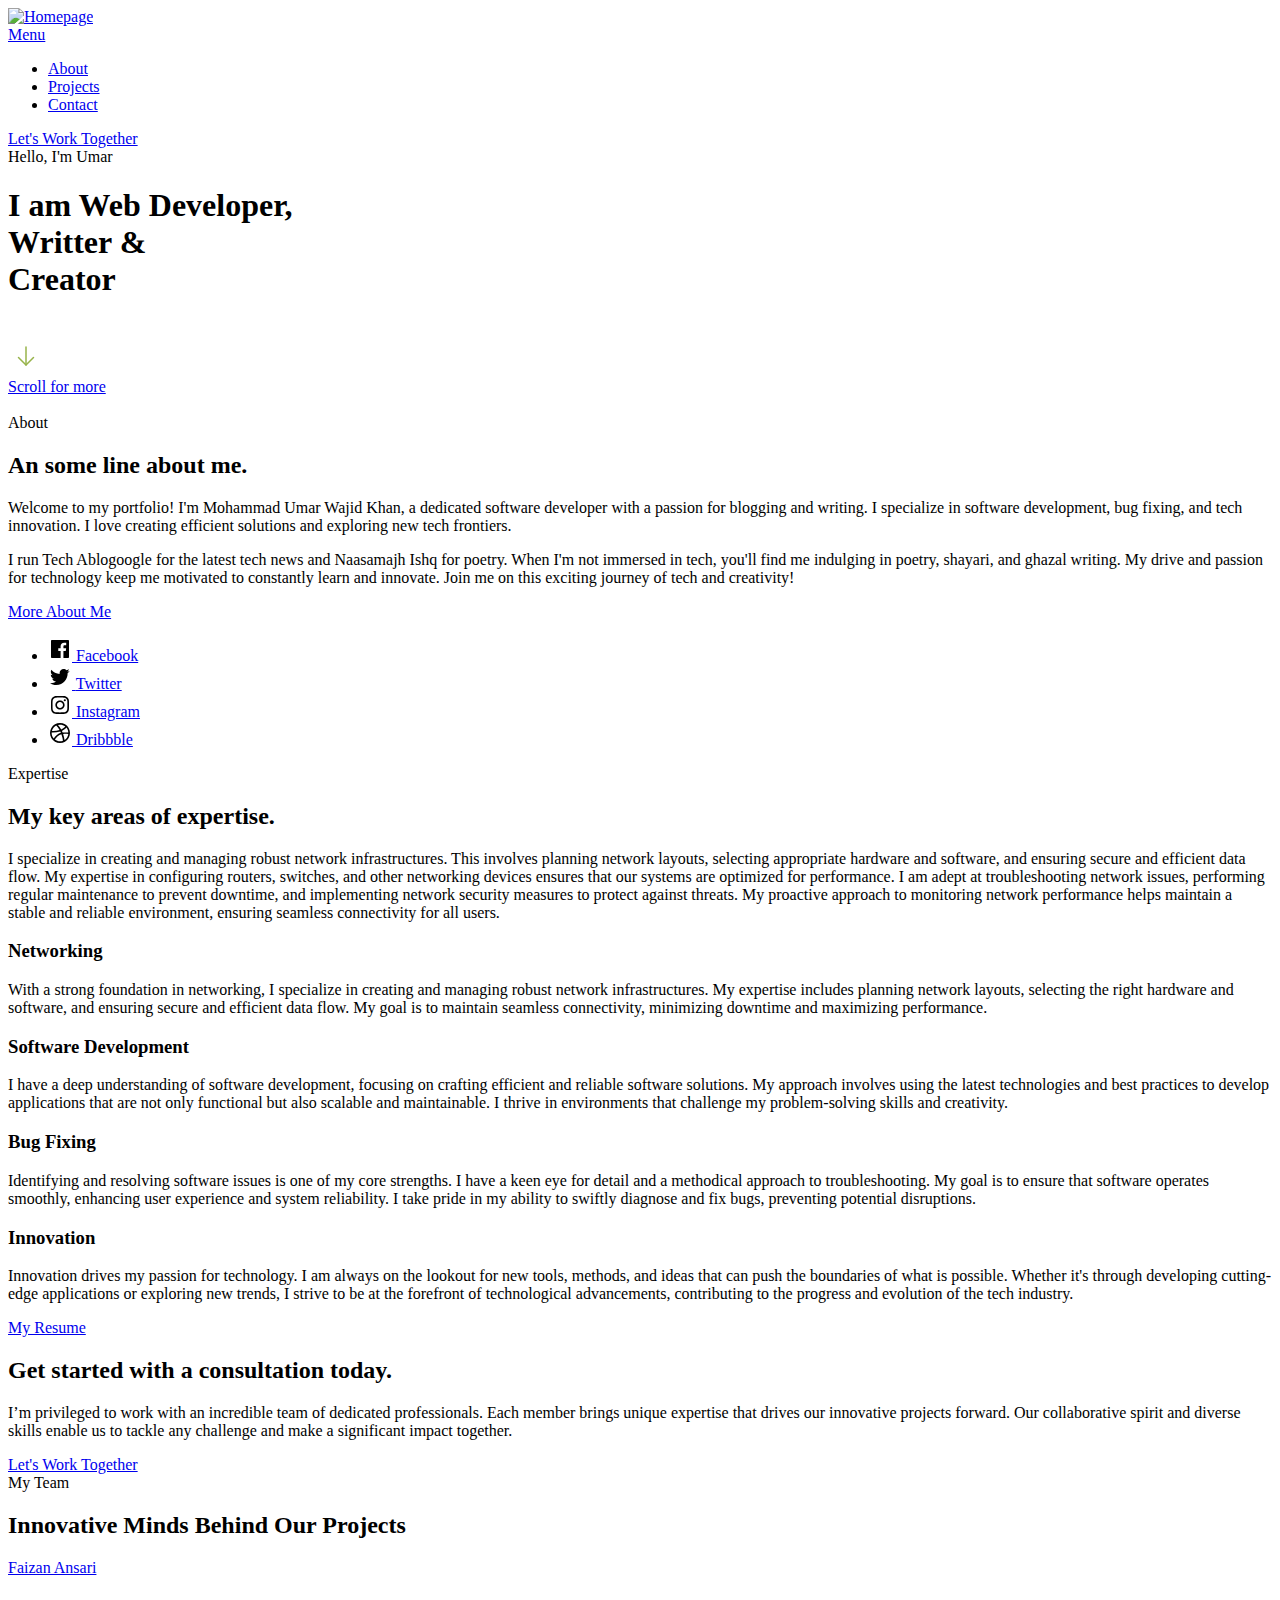
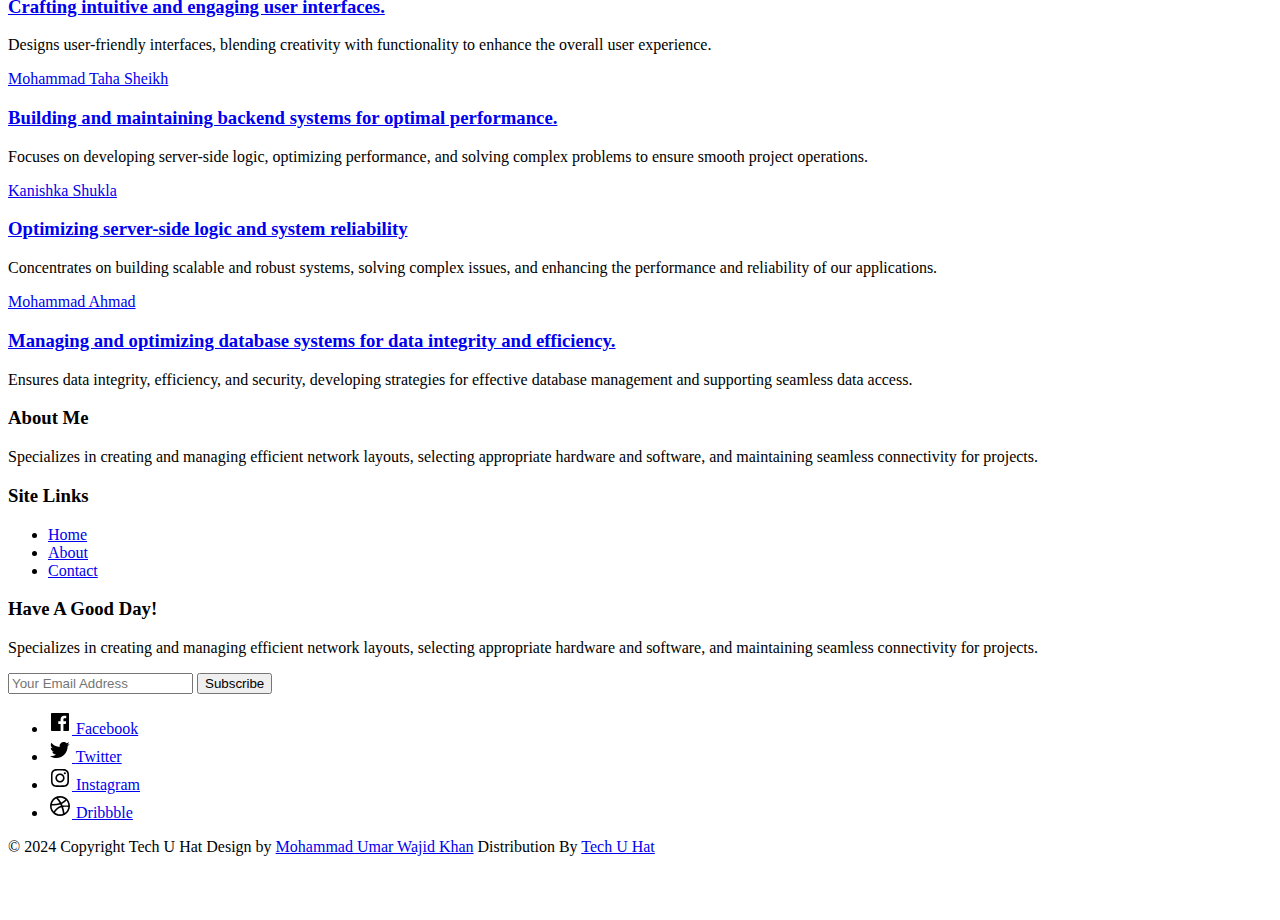
==== index.html @ 1c53165c "Add files via upload" ====
<!DOCTYPE html>
<html lang="en" class="no-js">

<head>

    <!--- basic page needs
    ================================================== -->
    <meta charset="utf-8">
    <meta name="viewport" content="width=device-width, initial-scale=1">
    <title>Tech U Hat</title>

    <script>
        document.documentElement.classList.remove('no-js');
        document.documentElement.classList.add('js');
    </script>

    <!-- CSS
    ================================================== -->
    <link rel="stylesheet" href="css/vendor.css">
    <link rel="stylesheet" href="css/styles.css">

    <!-- favicons
    ================================================== -->
    <link rel="apple-touch-icon" sizes="180x180" href="apple-touch-icon.png">
    <link rel="icon" type="image/png" sizes="32x32" href="favicon-32x32.png">
    <link rel="icon" type="image/png" sizes="16x16" href="favicon-16x16.png">
    <link rel="manifest" href="site.webmanifest">

</head>


<body id="top">


    <!-- preloader
    ================================================== -->
    <div id="preloader">
        <div id="loader" class="dots-fade">
            <div></div>
            <div></div>
            <div></div>
        </div>
    </div>


    <!-- page wrap
    ================================================== -->
    <div id="page" class="s-pagewrap ss-home">


        <!-- # site header 
        ================================================== -->
        <header class="s-header">

            <div class="row s-header__inner width-sixteen-col">

                <div class="s-header__block">
                    <div class="s-header__logo">
                        <a class="logo" href="index.html">
                            <img src="images/logo.svg" alt="Homepage">
                        </a>
                    </div>

                    <a class="s-header__menu-toggle" href="#0"><span>Menu</span></a>
                </div> <!-- end s-header__block -->

                <nav class="s-header__nav">

                    <ul class="s-header__menu-links">
                        <li><a href="about.html">About</a></li>
                        <li><a href="#">Projects</a></li>
                        <li><a href="contact.html">Contact</a></li>
                    </ul> <!-- s-header__menu-links -->

                    <div class="s-header__contact">
                        <a href="contact.html" class="btn btn--primary s-header__contact-btn">Let's Work Together</a>
                    </div> <!-- s-header__contact -->

                </nav> <!-- end s-header__nav -->

            </div> <!-- end s-header__inner -->

        </header> <!-- end s-header -->


        <!-- # site main content
        ================================================== -->
        <section id="content" class="s-content">

            <!-- intro
            ----------------------------------------------- -->
            <section id="intro" class="s-intro">

                <div class="row s-intro__content width-sixteen-col">

                    <div class="column lg-12 s-intro__content-inner grid-block">

                        <div class="s-intro__content-text">
                            <div class="s-intro__content-pretitle text-pretitle">Hello, I'm Umar</div>
                            <h1 class="s-intro__content-title">
                                I am Web Developer, <br>
                                Writter & <br>
                                Creator <br>

                            </h1>
                        </div> <!-- s-intro__content-text -->

                        <div class="s-intro__content-media">
                            <div class="s-intro__content-media-inner">
                                <img src="images/um.png" srcset="images/um.png, images/um.png" alt="">
                                <div class="lines">
                                    <span></span>
                                </div>
                            </div>
                        </div> <!-- s-intro__content-media -->

                        <div class="s-intro__scroll-down">
                            <a href="#about" class="smoothscroll">
                                <div class="scroll-icon">
                                    <svg xmlns="http://www.w3.org/2000/svg" viewBox="0 0 24 24" width="36" height="36"
                                        fill="none" stroke="#97b34a" stroke-width="1" stroke-linecap="round"
                                        stroke-linejoin="round">&lt;!--! Atomicons Free 1.00 by @atisalab License -
                                        https://atomicons.com/license/ (Icons: CC BY 4.0) Copyright 2021 Atomicons
                                        --&gt;<polyline points="7 13 12 18 17 13"></polyline>
                                        <line x1="12" y1="18" x2="12" y2="6"></line>
                                    </svg>
                                </div>
                                <span>Scroll for more</span>
                            </a>
                        </div> <!-- s-intro__scroll-down -->

                    </div> <!-- s-intro__content-inner -->

                </div> <!-- s-intro__content -->

            </section> <!-- end s-intro -->

            <!-- about
            ----------------------------------------------- -->
            <section id="about" class="s-about target-section">

                <div class="row s-about__content width-sixteen-col">
                    <div class="column grid-block grid-section-split">

                        <img src="images/geometric_shape.svg" alt="" class="s-about__content-imgbg">

                        <div class="section-header grid-section-split__header">
                            <div class="text-pretitle">About</div>
                            <h2 class="text-display-title">
                                An some line about me.
                            </h2>
                        </div> <!-- end section-header -->

                        <div class="s-about__content-main grid-section-split__primary">
                            <p class="attention-getter">
                                Welcome to my portfolio! I'm Mohammad Umar Wajid Khan, a dedicated software developer
                                with a passion for blogging and writing. I specialize in software development, bug
                                fixing, and tech innovation. I love creating efficient solutions and exploring new tech
                                frontiers.
                            </p>

                            <p class="attention-getter">
                                I run Tech Ablogoogle for the latest tech news and Naasamajh Ishq for poetry. When I'm
                                not immersed in tech, you'll find me indulging in poetry, shayari, and ghazal writing.
                                My drive and passion for technology keep me motivated to constantly learn and innovate.
                                Join me on this exciting journey of tech and creativity!
                            </p>


                        </div> <!-- end s-about__content-main -->

                        <div class="s-about__content-btn grid-section-split__bottom">
                            <a href="about.html" class="btn btn--stroke u-fullwidth">More About Me</a>

                            <ul class="s-about__social social-list">
                                <li>
                                    <a href="#0">
                                        <svg xmlns="http://www.w3.org/2000/svg" width="24" height="24"
                                            viewBox="0 0 24 24" style="fill:rgba(0, 0, 0, 1);transform:;-ms-filter:">
                                            <path
                                                d="M20,3H4C3.447,3,3,3.448,3,4v16c0,0.552,0.447,1,1,1h8.615v-6.96h-2.338v-2.725h2.338v-2c0-2.325,1.42-3.592,3.5-3.592 c0.699-0.002,1.399,0.034,2.095,0.107v2.42h-1.435c-1.128,0-1.348,0.538-1.348,1.325v1.735h2.697l-0.35,2.725h-2.348V21H20 c0.553,0,1-0.448,1-1V4C21,3.448,20.553,3,20,3z">
                                            </path>
                                        </svg>
                                        <span class="u-screen-reader-text">Facebook</span>
                                    </a>
                                </li>
                                <li>
                                    <a href="#0">
                                        <svg xmlns="http://www.w3.org/2000/svg" width="24" height="24"
                                            viewBox="0 0 24 24" style="fill:rgba(0, 0, 0, 1);transform:;-ms-filter:">
                                            <path
                                                d="M19.633,7.997c0.013,0.175,0.013,0.349,0.013,0.523c0,5.325-4.053,11.461-11.46,11.461c-2.282,0-4.402-0.661-6.186-1.809 c0.324,0.037,0.636,0.05,0.973,0.05c1.883,0,3.616-0.636,5.001-1.721c-1.771-0.037-3.255-1.197-3.767-2.793 c0.249,0.037,0.499,0.062,0.761,0.062c0.361,0,0.724-0.05,1.061-0.137c-1.847-0.374-3.23-1.995-3.23-3.953v-0.05 c0.537,0.299,1.16,0.486,1.82,0.511C3.534,9.419,2.823,8.184,2.823,6.787c0-0.748,0.199-1.434,0.548-2.032 c1.983,2.443,4.964,4.04,8.306,4.215c-0.062-0.3-0.1-0.611-0.1-0.923c0-2.22,1.796-4.028,4.028-4.028 c1.16,0,2.207,0.486,2.943,1.272c0.91-0.175,1.782-0.512,2.556-0.973c-0.299,0.935-0.936,1.721-1.771,2.22 c0.811-0.088,1.597-0.312,2.319-0.624C21.104,6.712,20.419,7.423,19.633,7.997z">
                                            </path>
                                        </svg>
                                        <span class="u-screen-reader-text">Twitter</span>
                                    </a>
                                </li>
                                <li>
                                    <a href="#0">
                                        <svg xmlns="http://www.w3.org/2000/svg" width="24" height="24"
                                            viewBox="0 0 24 24" style="fill:rgba(0, 0, 0, 1);transform:;-ms-filter:">
                                            <path
                                                d="M11.999,7.377c-2.554,0-4.623,2.07-4.623,4.623c0,2.554,2.069,4.624,4.623,4.624c2.552,0,4.623-2.07,4.623-4.624 C16.622,9.447,14.551,7.377,11.999,7.377L11.999,7.377z M11.999,15.004c-1.659,0-3.004-1.345-3.004-3.003 c0-1.659,1.345-3.003,3.004-3.003s3.002,1.344,3.002,3.003C15.001,13.659,13.658,15.004,11.999,15.004L11.999,15.004z">
                                            </path>
                                            <circle cx="16.806" cy="7.207" r="1.078"></circle>
                                            <path
                                                d="M20.533,6.111c-0.469-1.209-1.424-2.165-2.633-2.632c-0.699-0.263-1.438-0.404-2.186-0.42 c-0.963-0.042-1.268-0.054-3.71-0.054s-2.755,0-3.71,0.054C7.548,3.074,6.809,3.215,6.11,3.479C4.9,3.946,3.945,4.902,3.477,6.111 c-0.263,0.7-0.404,1.438-0.419,2.186c-0.043,0.962-0.056,1.267-0.056,3.71c0,2.442,0,2.753,0.056,3.71 c0.015,0.748,0.156,1.486,0.419,2.187c0.469,1.208,1.424,2.164,2.634,2.632c0.696,0.272,1.435,0.426,2.185,0.45 c0.963,0.042,1.268,0.055,3.71,0.055s2.755,0,3.71-0.055c0.747-0.015,1.486-0.157,2.186-0.419c1.209-0.469,2.164-1.424,2.633-2.633 c0.263-0.7,0.404-1.438,0.419-2.186c0.043-0.962,0.056-1.267,0.056-3.71s0-2.753-0.056-3.71C20.941,7.57,20.801,6.819,20.533,6.111z M19.315,15.643c-0.007,0.576-0.111,1.147-0.311,1.688c-0.305,0.787-0.926,1.409-1.712,1.711c-0.535,0.199-1.099,0.303-1.67,0.311 c-0.95,0.044-1.218,0.055-3.654,0.055c-2.438,0-2.687,0-3.655-0.055c-0.569-0.007-1.135-0.112-1.669-0.311 c-0.789-0.301-1.414-0.923-1.719-1.711c-0.196-0.534-0.302-1.099-0.311-1.669c-0.043-0.95-0.053-1.218-0.053-3.654 c0-2.437,0-2.686,0.053-3.655c0.007-0.576,0.111-1.146,0.311-1.687c0.305-0.789,0.93-1.41,1.719-1.712 c0.534-0.198,1.1-0.303,1.669-0.311c0.951-0.043,1.218-0.055,3.655-0.055c2.437,0,2.687,0,3.654,0.055 c0.571,0.007,1.135,0.112,1.67,0.311c0.786,0.303,1.407,0.925,1.712,1.712c0.196,0.534,0.302,1.099,0.311,1.669 c0.043,0.951,0.054,1.218,0.054,3.655c0,2.436,0,2.698-0.043,3.654H19.315z">
                                            </path>
                                        </svg>
                                        <span class="u-screen-reader-text">Instagram</span>
                                    </a>
                                </li>
                                <li>
                                    <a href="#0">
                                        <svg xmlns="http://www.w3.org/2000/svg" width="24" height="24"
                                            viewBox="0 0 24 24" style="fill: rgba(0, 0, 0, 1);transform: ;msFilter:;">
                                            <path
                                                d="M20.66 6.98a9.932 9.932 0 0 0-3.641-3.64C15.486 2.447 13.813 2 12 2s-3.486.447-5.02 1.34c-1.533.893-2.747 2.107-3.64 3.64S2 10.187 2 12s.446 3.487 1.34 5.02a9.924 9.924 0 0 0 3.641 3.64C8.514 21.553 10.187 22 12 22s3.486-.447 5.02-1.34a9.932 9.932 0 0 0 3.641-3.64C21.554 15.487 22 13.813 22 12s-.446-3.487-1.34-5.02zM12 3.66c2 0 3.772.64 5.32 1.919-.92 1.174-2.286 2.14-4.1 2.9-1.002-1.813-2.088-3.327-3.261-4.54A7.715 7.715 0 0 1 12 3.66zM5.51 6.8a8.116 8.116 0 0 1 2.711-2.22c1.212 1.201 2.325 2.7 3.34 4.5-2 .6-4.114.9-6.341.9-.573 0-1.006-.013-1.3-.04A8.549 8.549 0 0 1 5.51 6.8zM3.66 12c0-.054.003-.12.01-.2.007-.08.01-.146.01-.2.254.014.641.02 1.161.02 2.666 0 5.146-.367 7.439-1.1.187.373.381.793.58 1.26-1.32.293-2.674 1.006-4.061 2.14S6.4 16.247 5.76 17.5c-1.4-1.587-2.1-3.42-2.1-5.5zM12 20.34c-1.894 0-3.594-.587-5.101-1.759.601-1.187 1.524-2.322 2.771-3.401 1.246-1.08 2.483-1.753 3.71-2.02a29.441 29.441 0 0 1 1.56 6.62 8.166 8.166 0 0 1-2.94.56zm7.08-3.96a8.351 8.351 0 0 1-2.58 2.621c-.24-2.08-.7-4.107-1.379-6.081.932-.066 1.765-.1 2.5-.1.799 0 1.686.034 2.659.1a8.098 8.098 0 0 1-1.2 3.46zm-1.24-5c-1.16 0-2.233.047-3.22.14a27.053 27.053 0 0 0-.68-1.62c2.066-.906 3.532-2.006 4.399-3.3 1.2 1.414 1.854 3.027 1.96 4.84-.812-.04-1.632-.06-2.459-.06z">
                                            </path>
                                        </svg>
                                        <span class="u-screen-reader-text">Dribbble</span>
                                    </a>
                                </li>
                            </ul> <!-- end s-footer__social -->
                        </div> <!-- end s-about__content-btn -->

                    </div> <!-- content-inner -->
                </div>

            </section> <!-- end s-about -->

            <!-- expertise
            ----------------------------------------------- -->
            <section id="expertise" class="s-expertise">

                <div class="row s-expertise__content width-sixteen-col">
                    <div class="column xl-12 grid-block grid-section-split">

                        <div class="section-header grid-section-split__header">
                            <div class="text-pretitle">Expertise</div>
                            <h2 class="text-display-title">
                                My key areas of expertise.
                            </h2>

                            <p class="lead">
                                I specialize in creating and managing robust network infrastructures. This involves
                                planning network layouts, selecting appropriate hardware and software, and ensuring
                                secure and efficient data flow. My expertise in configuring routers, switches, and other
                                networking devices ensures that our systems are optimized for performance. I am adept at
                                troubleshooting network issues, performing regular maintenance to prevent downtime, and
                                implementing network security measures to protect against threats. My proactive approach
                                to monitoring network performance helps maintain a stable and reliable environment,
                                ensuring seamless connectivity for all users.
                            </p>
                        </div> <!-- end section-header -->

                        <div class="s-expertise__content-main grid-section-split__primary">

                            <div class="grid-list-items list-items show-ctr">
                                <div class="grid-list-items__item list-items__item">
                                    <div class="grid-list-items__title list-items__item-header">
                                        <h3 class="list-items__item-title">Networking</h3>
                                    </div>
                                    <div class="grid-list-items__text list-items__item-text">
                                        <p>
                                            With a strong foundation in networking, I specialize in creating and
                                            managing robust network infrastructures. My expertise includes planning
                                            network layouts, selecting the right hardware and software, and ensuring
                                            secure and efficient data flow. My goal is to maintain seamless
                                            connectivity, minimizing downtime and maximizing performance.
                                        </p>
                                    </div>
                                </div> <!-- list-item -->
                                <div class="grid-list-items__item list-items__item">
                                    <div class="grid-list-items__title list-items__item-header">
                                        <h3 class="list-items__item-title">Software Development</h3>
                                    </div>
                                    <div class="grid-list-items__text list-items__item-text">
                                        <p>
                                            I have a deep understanding of software development, focusing on crafting
                                            efficient and reliable software solutions. My approach involves using the
                                            latest technologies and best practices to develop applications that are not
                                            only functional but also scalable and maintainable. I thrive in environments
                                            that challenge my problem-solving skills and creativity.
                                        </p>
                                    </div>
                                </div> <!-- list-expertise__item -->
                                <div class="grid-list-items__item list-items__item">
                                    <div class="grid-list-items__title list-items__item-header">
                                        <h3 class="list-items__item-title">Bug Fixing</h3>
                                    </div>
                                    <div class="grid-list-items__text list-items__item-text">
                                        <p>
                                            Identifying and resolving software issues is one of my core strengths. I
                                            have a keen eye for detail and a methodical approach to troubleshooting. My
                                            goal is to ensure that software operates smoothly, enhancing user experience
                                            and system reliability. I take pride in my ability to swiftly diagnose and
                                            fix bugs, preventing potential disruptions.
                                        </p>
                                    </div>
                                </div> <!-- list-expertise__item -->
                                <div class="grid-list-items__item list-items__item">
                                    <div class="grid-list-items__title list-items__item-header">
                                        <h3 class="list-items__item-title">Innovation</h3>
                                    </div>
                                    <div class="grid-list-items__text list-items__item-text">
                                        <p>
                                            Innovation drives my passion for technology. I am always on the lookout for
                                            new tools, methods, and ideas that can push the boundaries of what is
                                            possible. Whether it's through developing cutting-edge applications or
                                            exploring new trends, I strive to be at the forefront of technological
                                            advancements, contributing to the progress and evolution of the tech
                                            industry.
                                        </p>
                                    </div>
                                </div> <!-- list-expertise__item -->

                            </div> <!-- grid-list-items -->
                        </div> <!-- end s-expertise__content-main -->

                        <div class="s-expertise__content-btn grid-section-split__bottom">
                            <a href="/resume.pdf" class="btn btn--stroke u-fullwidth" download>My Resume</a>
                        </div> <!-- end s-about__content-btn -->

                    </div> <!-- end grid-block-->
                </div> <!-- end s-expertise__content -->

            </section> <!-- end s-expertise -->

            
            

                

            

        

        <!-- # cta
        ================================================== -->
        <section id="cta" class="s-cta">

            <div class="row row-x-center text-center">
                <div class="column xl-8 lg-12">

                    <div class="s-cta__content">
                        <h2 class="text-display-title">
                            Get started with a consultation today.
                        </h2>
                        <p class="lead">
                            I’m privileged to work with an incredible team of dedicated professionals. Each member brings unique expertise that drives our innovative projects forward. Our collaborative spirit and diverse skills enable us to tackle any challenge and make a significant impact together.
                        </p>
                        <a href="contact.html" class="btn btn--primary">Let's Work Together</a>
                    </div>

                </div>
            </div>

        </section> <!-- end s-cta -->

        <!-- # journal
        ================================================== -->
        <section id="journal" class="s-journal">

            <div class="row s-journal__content width-sixteen-col">
                <div class="column xl-12 grid-block">

                    <div class="grid-full section-header text-center">
                        <div class="text-pretitle">My Team</div>
                        <h2 class="text-display-title">
                            Innovative Minds Behind Our Projects
                        </h2>
                    </div> <!-- end section-header -->

                    <div class="grid-full s-journal__content-main grid-list-items">
                        <div class="grid-list-items__item blog-card">
                            <div class="blog-card__header">
                                <div class="blog-card__cat-links">
                                    <a href="blog.html">Faizan Ansari</a>
                                </div>
                                <h3 class="blog-card__title"><a href="single.html">Crafting intuitive and engaging user interfaces.</a></h3>
                            </div>
                            <div class="blog-card__text">
                                <p>
                                    Designs user-friendly interfaces, blending creativity with functionality to enhance the overall user experience.
                                </p>
                            </div>
                        </div> <!-- end blog card -->
                        <div class="grid-list-items__item blog-card">
                            <div class="blog-card__header">
                                <div class="blog-card__cat-links">
                                    <a href="https://www.dreamhost.com/r.cgi?287326">Mohammad Taha Sheikh</a>
                                </div>
                                <h3 class="blog-card__title"><a href="https://www.dreamhost.com/r.cgi?287326">Building and maintaining backend systems for optimal performance.</a></h3>
                            </div>
                            <div class="blog-card__text">
                                <p>
                                    Focuses on developing server-side logic, optimizing performance, and solving complex problems to ensure smooth project operations.
                                </p>
                            </div>
                        </div> <!-- end blog-card -->
                        <div class="grid-list-items__item blog-card">
                            <div class="blog-card__header">
                                <div class="blog-card__cat-links">
                                    <a href="blog.html">Kanishka Shukla</a>
                                </div>
                                <h3 class="blog-card__title"><a href="single.html">Optimizing server-side logic and system reliability</a></h3>
                            </div>
                            <div class="blog-card__text">
                                <p>
                                    Concentrates on building scalable and robust systems, solving complex issues, and enhancing the performance and reliability of our applications.
                                </p>
                            </div>
                        </div> <!-- end blog-card -->
                        
                        <div class="grid-list-items__item blog-card">
                            <div class="blog-card__header">
                                <div class="blog-card__cat-links">
                                    <a href="blog.html">Mohammad Ahmad</a>
                                </div>
                                <h3 class="blog-card__title"><a href="single.html">Managing and optimizing database systems for data integrity and efficiency.</a>
                                </h3>
                            </div>
                            <div class="blog-card__text">
                                <p>
                                    Ensures data integrity, efficiency, and security, developing strategies for effective database management and supporting seamless data access.
                                </p>
                            </div>
                        </div> <!-- end blog-card -->

                    </div> <!-- end grid-list-items -->

                </div> <!-- end grid-block-->
            </div> <!-- end s-journal__content -->

        </section> <!-- end s-journal -->


        <!-- # footer 
        ================================================== -->
        <footer class="s-footer">
            <div class="row s-footer__content">
                <div class="column xl-6 lg-6 md-12 s-footer__block s-footer__about">
                    <h3>About Me</h3>
                    <p>
                        Specializes in creating and managing efficient network layouts, selecting appropriate hardware and software, and maintaining seamless connectivity for projects.
                    </p>
                </div>
                <div class="column xl-3 lg-6 md-12 s-footer__block s-footer__site-links">
                    <h3>Site Links</h3>
                    <ul class="link-list">
                        <li><a href="index.html">Home</a></li>
                        
                        
                        <li><a href="about.html">About</a></li>
                        <li><a href="contact.html">Contact</a></li>
                        
                    </ul>
                </div>
                <div class="column xl-3 lg-6 md-12 tab-12 s-footer__block s-footer__newsletter">
                    <h3>Have A Good Day!</h3>

                    <p>
                        Specializes in creating and managing efficient network layouts, selecting appropriate hardware and software, and maintaining seamless connectivity for projects.
                    </p>

                    <div class="subscribe-form">
                        <form id="mc-form" class="mc-form">
                            <input type="email" name="EMAIL" id="mce-EMAIL" class="u-fullwidth text-center"
                                placeholder="Your Email Address"
                                title="The domain portion of the email address is invalid (the portion after the @)."
                                pattern="^([^\x00-\x20\x22\x28\x29\x2c\x2e\x3a-\x3c\x3e\x40\x5b-\x5d\x7f-\xff]+|\x22([^\x0d\x22\x5c\x80-\xff]|\x5c[\x00-\x7f])*\x22)(\x2e([^\x00-\x20\x22\x28\x29\x2c\x2e\x3a-\x3c\x3e\x40\x5b-\x5d\x7f-\xff]+|\x22([^\x0d\x22\x5c\x80-\xff]|\x5c[\x00-\x7f])*\x22))*\x40([^\x00-\x20\x22\x28\x29\x2c\x2e\x3a-\x3c\x3e\x40\x5b-\x5d\x7f-\xff]+|\x5b([^\x0d\x5b-\x5d\x80-\xff]|\x5c[\x00-\x7f])*\x5d)(\x2e([^\x00-\x20\x22\x28\x29\x2c\x2e\x3a-\x3c\x3e\x40\x5b-\x5d\x7f-\xff]+|\x5b([^\x0d\x5b-\x5d\x80-\xff]|\x5c[\x00-\x7f])*\x5d))*(\.\w{2,})+$"
                                required>
                            <input type="submit" name="subscribe" value="Subscribe"
                                class="btn btn--primary btn--small u-fullwidth">
                            <!-- <div style="position: absolute; left: -5000px;" aria-hidden="true"><input type="text" name="b_cdb7b577e41181934ed6a6a44_9a91cfe7b3" tabindex="-1" value=""></div> -->
                            <div class="mc-status"></div>
                        </form>
                    </div>
                </div>
            </div>

            <div class="row s-footer__bottom">
                <div class="column xl-6 lg-12">
                    <ul class="s-footer__social social-list">
                        <li>
                            <a href="#0">
                                <svg xmlns="http://www.w3.org/2000/svg" width="24" height="24" viewBox="0 0 24 24"
                                    style="fill:rgba(0, 0, 0, 1);transform:;-ms-filter:">
                                    <path
                                        d="M20,3H4C3.447,3,3,3.448,3,4v16c0,0.552,0.447,1,1,1h8.615v-6.96h-2.338v-2.725h2.338v-2c0-2.325,1.42-3.592,3.5-3.592 c0.699-0.002,1.399,0.034,2.095,0.107v2.42h-1.435c-1.128,0-1.348,0.538-1.348,1.325v1.735h2.697l-0.35,2.725h-2.348V21H20 c0.553,0,1-0.448,1-1V4C21,3.448,20.553,3,20,3z">
                                    </path>
                                </svg>
                                <span class="u-screen-reader-text">Facebook</span>
                            </a>
                        </li>
                        <li>
                            <a href="#0">
                                <svg xmlns="http://www.w3.org/2000/svg" width="24" height="24" viewBox="0 0 24 24"
                                    style="fill:rgba(0, 0, 0, 1);transform:;-ms-filter:">
                                    <path
                                        d="M19.633,7.997c0.013,0.175,0.013,0.349,0.013,0.523c0,5.325-4.053,11.461-11.46,11.461c-2.282,0-4.402-0.661-6.186-1.809 c0.324,0.037,0.636,0.05,0.973,0.05c1.883,0,3.616-0.636,5.001-1.721c-1.771-0.037-3.255-1.197-3.767-2.793 c0.249,0.037,0.499,0.062,0.761,0.062c0.361,0,0.724-0.05,1.061-0.137c-1.847-0.374-3.23-1.995-3.23-3.953v-0.05 c0.537,0.299,1.16,0.486,1.82,0.511C3.534,9.419,2.823,8.184,2.823,6.787c0-0.748,0.199-1.434,0.548-2.032 c1.983,2.443,4.964,4.04,8.306,4.215c-0.062-0.3-0.1-0.611-0.1-0.923c0-2.22,1.796-4.028,4.028-4.028 c1.16,0,2.207,0.486,2.943,1.272c0.91-0.175,1.782-0.512,2.556-0.973c-0.299,0.935-0.936,1.721-1.771,2.22 c0.811-0.088,1.597-0.312,2.319-0.624C21.104,6.712,20.419,7.423,19.633,7.997z">
                                    </path>
                                </svg>
                                <span class="u-screen-reader-text">Twitter</span>
                            </a>
                        </li>
                        <li>
                            <a href="#0">
                                <svg xmlns="http://www.w3.org/2000/svg" width="24" height="24" viewBox="0 0 24 24"
                                    style="fill:rgba(0, 0, 0, 1);transform:;-ms-filter:">
                                    <path
                                        d="M11.999,7.377c-2.554,0-4.623,2.07-4.623,4.623c0,2.554,2.069,4.624,4.623,4.624c2.552,0,4.623-2.07,4.623-4.624 C16.622,9.447,14.551,7.377,11.999,7.377L11.999,7.377z M11.999,15.004c-1.659,0-3.004-1.345-3.004-3.003 c0-1.659,1.345-3.003,3.004-3.003s3.002,1.344,3.002,3.003C15.001,13.659,13.658,15.004,11.999,15.004L11.999,15.004z">
                                    </path>
                                    <circle cx="16.806" cy="7.207" r="1.078"></circle>
                                    <path
                                        d="M20.533,6.111c-0.469-1.209-1.424-2.165-2.633-2.632c-0.699-0.263-1.438-0.404-2.186-0.42 c-0.963-0.042-1.268-0.054-3.71-0.054s-2.755,0-3.71,0.054C7.548,3.074,6.809,3.215,6.11,3.479C4.9,3.946,3.945,4.902,3.477,6.111 c-0.263,0.7-0.404,1.438-0.419,2.186c-0.043,0.962-0.056,1.267-0.056,3.71c0,2.442,0,2.753,0.056,3.71 c0.015,0.748,0.156,1.486,0.419,2.187c0.469,1.208,1.424,2.164,2.634,2.632c0.696,0.272,1.435,0.426,2.185,0.45 c0.963,0.042,1.268,0.055,3.71,0.055s2.755,0,3.71-0.055c0.747-0.015,1.486-0.157,2.186-0.419c1.209-0.469,2.164-1.424,2.633-2.633 c0.263-0.7,0.404-1.438,0.419-2.186c0.043-0.962,0.056-1.267,0.056-3.71s0-2.753-0.056-3.71C20.941,7.57,20.801,6.819,20.533,6.111z M19.315,15.643c-0.007,0.576-0.111,1.147-0.311,1.688c-0.305,0.787-0.926,1.409-1.712,1.711c-0.535,0.199-1.099,0.303-1.67,0.311 c-0.95,0.044-1.218,0.055-3.654,0.055c-2.438,0-2.687,0-3.655-0.055c-0.569-0.007-1.135-0.112-1.669-0.311 c-0.789-0.301-1.414-0.923-1.719-1.711c-0.196-0.534-0.302-1.099-0.311-1.669c-0.043-0.95-0.053-1.218-0.053-3.654 c0-2.437,0-2.686,0.053-3.655c0.007-0.576,0.111-1.146,0.311-1.687c0.305-0.789,0.93-1.41,1.719-1.712 c0.534-0.198,1.1-0.303,1.669-0.311c0.951-0.043,1.218-0.055,3.655-0.055c2.437,0,2.687,0,3.654,0.055 c0.571,0.007,1.135,0.112,1.67,0.311c0.786,0.303,1.407,0.925,1.712,1.712c0.196,0.534,0.302,1.099,0.311,1.669 c0.043,0.951,0.054,1.218,0.054,3.655c0,2.436,0,2.698-0.043,3.654H19.315z">
                                    </path>
                                </svg>
                                <span class="u-screen-reader-text">Instagram</span>
                            </a>
                        </li>
                        <li>
                            <a href="#0">
                                <svg xmlns="http://www.w3.org/2000/svg" width="24" height="24" viewBox="0 0 24 24"
                                    style="fill: rgba(0, 0, 0, 1);transform: ;msFilter:;">
                                    <path
                                        d="M20.66 6.98a9.932 9.932 0 0 0-3.641-3.64C15.486 2.447 13.813 2 12 2s-3.486.447-5.02 1.34c-1.533.893-2.747 2.107-3.64 3.64S2 10.187 2 12s.446 3.487 1.34 5.02a9.924 9.924 0 0 0 3.641 3.64C8.514 21.553 10.187 22 12 22s3.486-.447 5.02-1.34a9.932 9.932 0 0 0 3.641-3.64C21.554 15.487 22 13.813 22 12s-.446-3.487-1.34-5.02zM12 3.66c2 0 3.772.64 5.32 1.919-.92 1.174-2.286 2.14-4.1 2.9-1.002-1.813-2.088-3.327-3.261-4.54A7.715 7.715 0 0 1 12 3.66zM5.51 6.8a8.116 8.116 0 0 1 2.711-2.22c1.212 1.201 2.325 2.7 3.34 4.5-2 .6-4.114.9-6.341.9-.573 0-1.006-.013-1.3-.04A8.549 8.549 0 0 1 5.51 6.8zM3.66 12c0-.054.003-.12.01-.2.007-.08.01-.146.01-.2.254.014.641.02 1.161.02 2.666 0 5.146-.367 7.439-1.1.187.373.381.793.58 1.26-1.32.293-2.674 1.006-4.061 2.14S6.4 16.247 5.76 17.5c-1.4-1.587-2.1-3.42-2.1-5.5zM12 20.34c-1.894 0-3.594-.587-5.101-1.759.601-1.187 1.524-2.322 2.771-3.401 1.246-1.08 2.483-1.753 3.71-2.02a29.441 29.441 0 0 1 1.56 6.62 8.166 8.166 0 0 1-2.94.56zm7.08-3.96a8.351 8.351 0 0 1-2.58 2.621c-.24-2.08-.7-4.107-1.379-6.081.932-.066 1.765-.1 2.5-.1.799 0 1.686.034 2.659.1a8.098 8.098 0 0 1-1.2 3.46zm-1.24-5c-1.16 0-2.233.047-3.22.14a27.053 27.053 0 0 0-.68-1.62c2.066-.906 3.532-2.006 4.399-3.3 1.2 1.414 1.854 3.027 1.96 4.84-.812-.04-1.632-.06-2.459-.06z">
                                    </path>
                                </svg>
                                <span class="u-screen-reader-text">Dribbble</span>
                            </a>
                        </li>
                    </ul> <!-- end s-footer__social -->
                </div>
                <div class="column xl-6 lg-12">
                    <p class="ss-copyright">
                        <span>© 2024 Copyright Tech U Hat</span>
                        <span>Design by <a href="https://tech-ablogoogle.blogspot.com/">Mohammad Umar Wajid Khan</a> Distribution By <a
                                href="https://tech-ablogoogle.blogspot.com/">Tech U Hat</a></span>
                    </p>
                </div>

                <div class="ss-go-top">
                    <a class="smoothscroll" title="Back to Top" href="#top">
                        <svg xmlns="http://www.w3.org/2000/svg" viewBox="0 0 24 24" width="36" height="36" fill="none"
                            stroke="#ffffff" stroke-width="1" stroke-linecap="round" stroke-linejoin="round">&lt;!--!
                            Atomicons Free 1.00 by @atisalab License - https://atomicons.com/license/ (Icons: CC BY 4.0)
                            Copyright 2021 Atomicons --&gt;<polyline points="17 11 12 6 7 11"></polyline>
                            <line x1="12" y1="18" x2="12" y2="6"></line>
                        </svg>
                    </a>
                </div> <!-- end ss-go-top -->
            </div>

        </footer> <!-- end s-footer -->

    </div> <!-- end page-wrap -->

    <!-- Java Script
    ================================================== -->
    <script src="js/plugins.js"></script>
    <script src="js/main.js"></script>

</body>

</html>
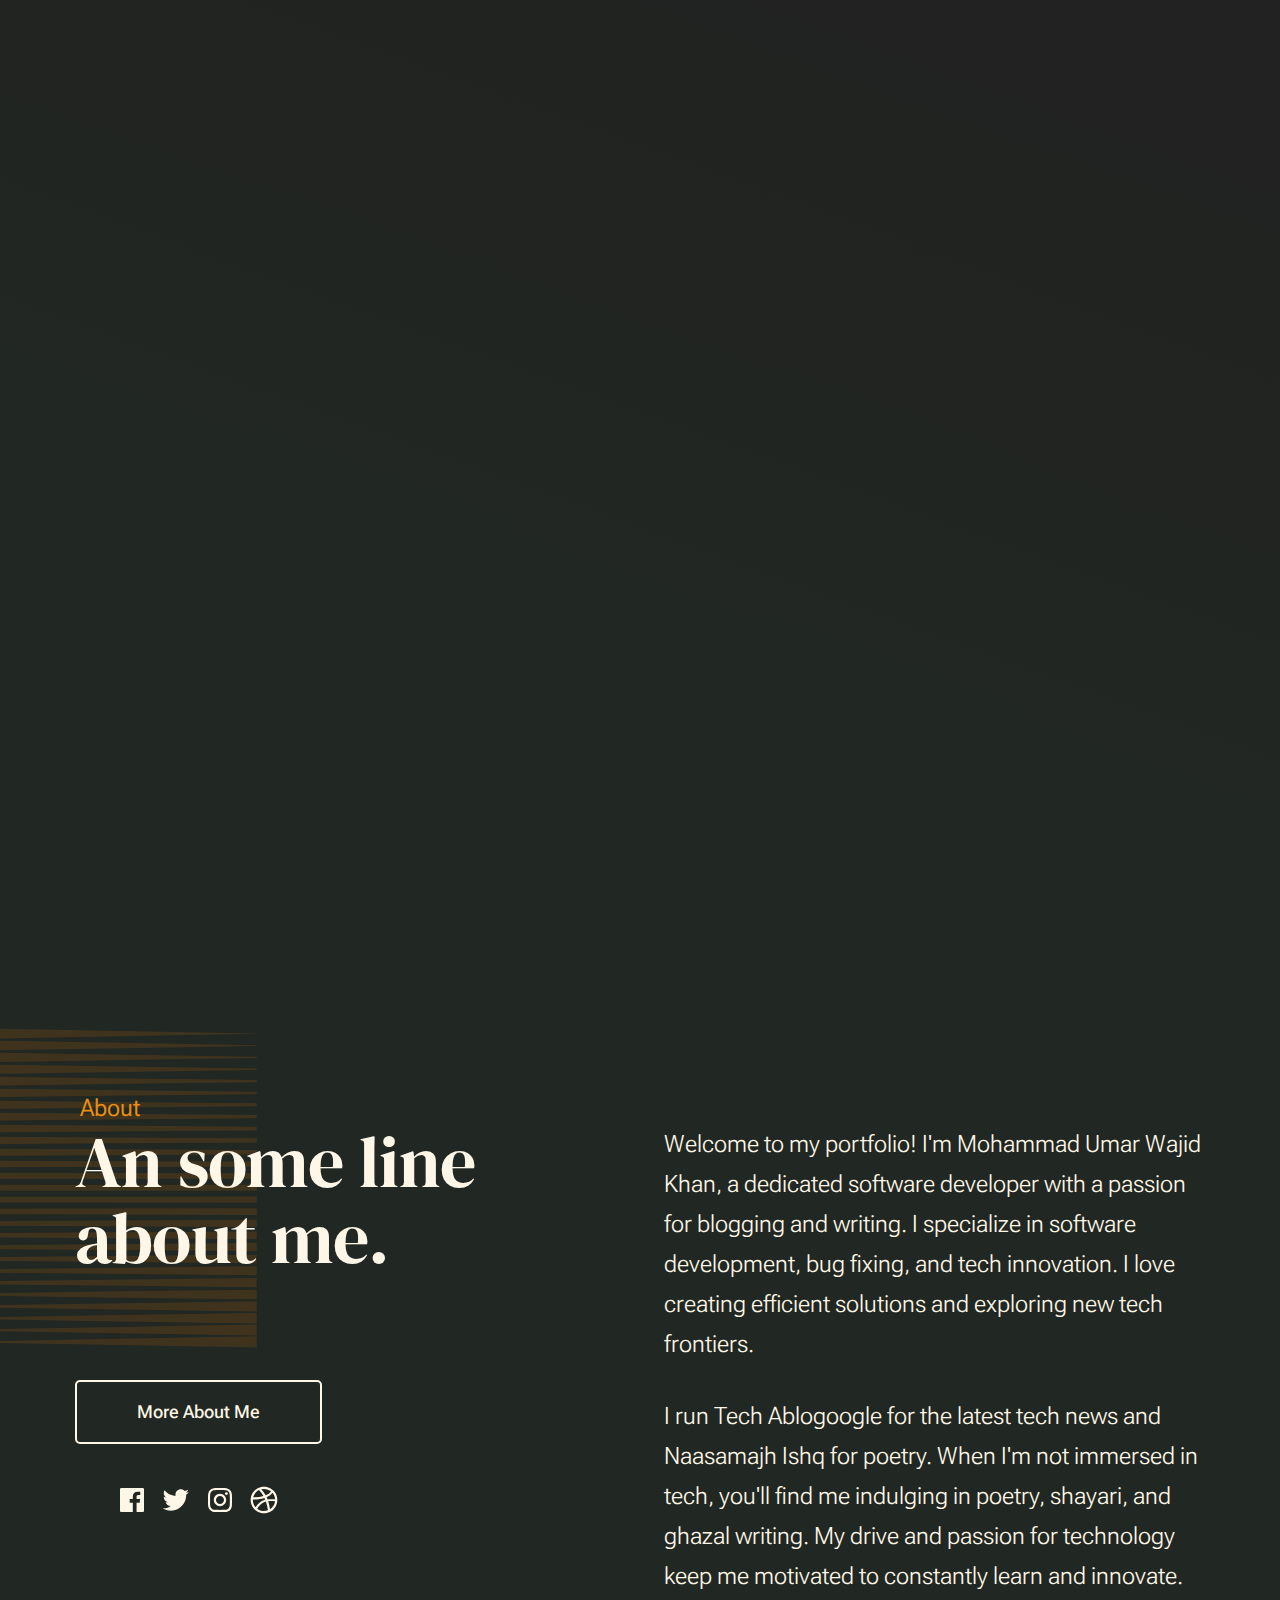
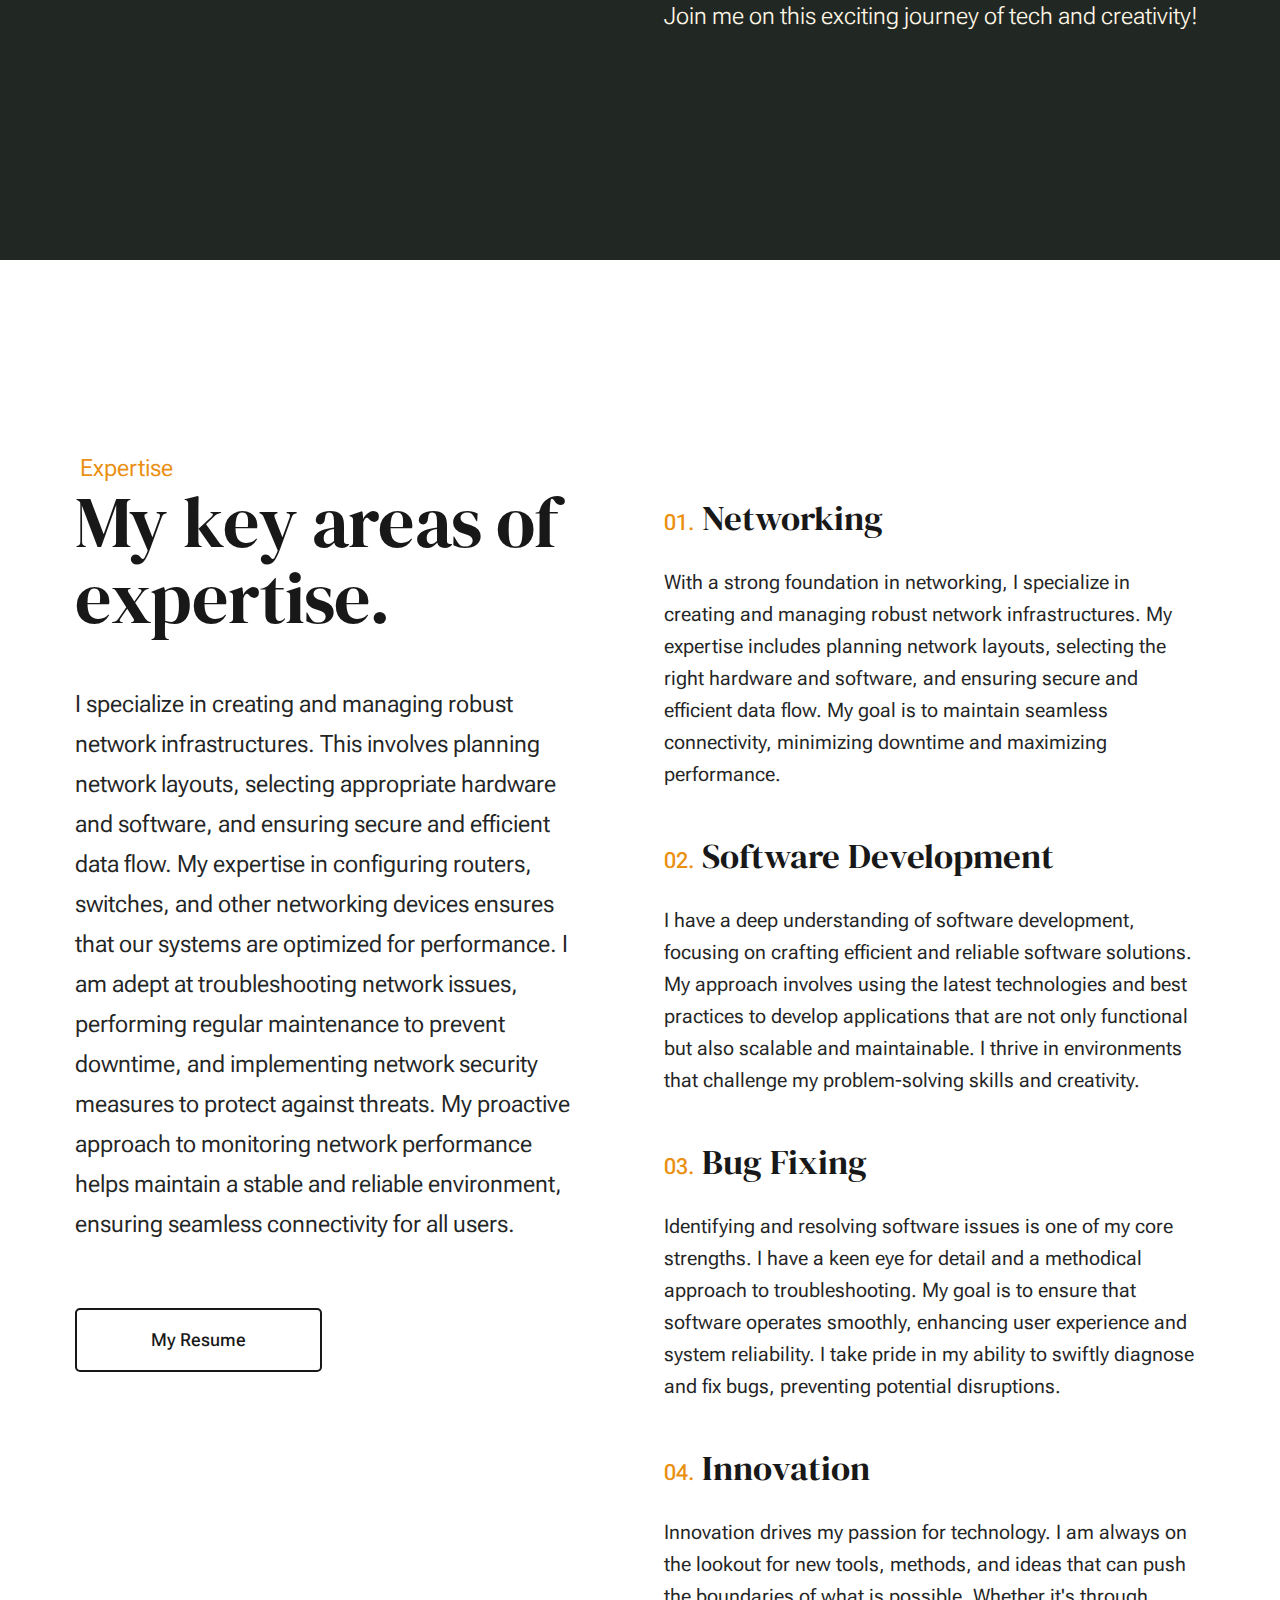
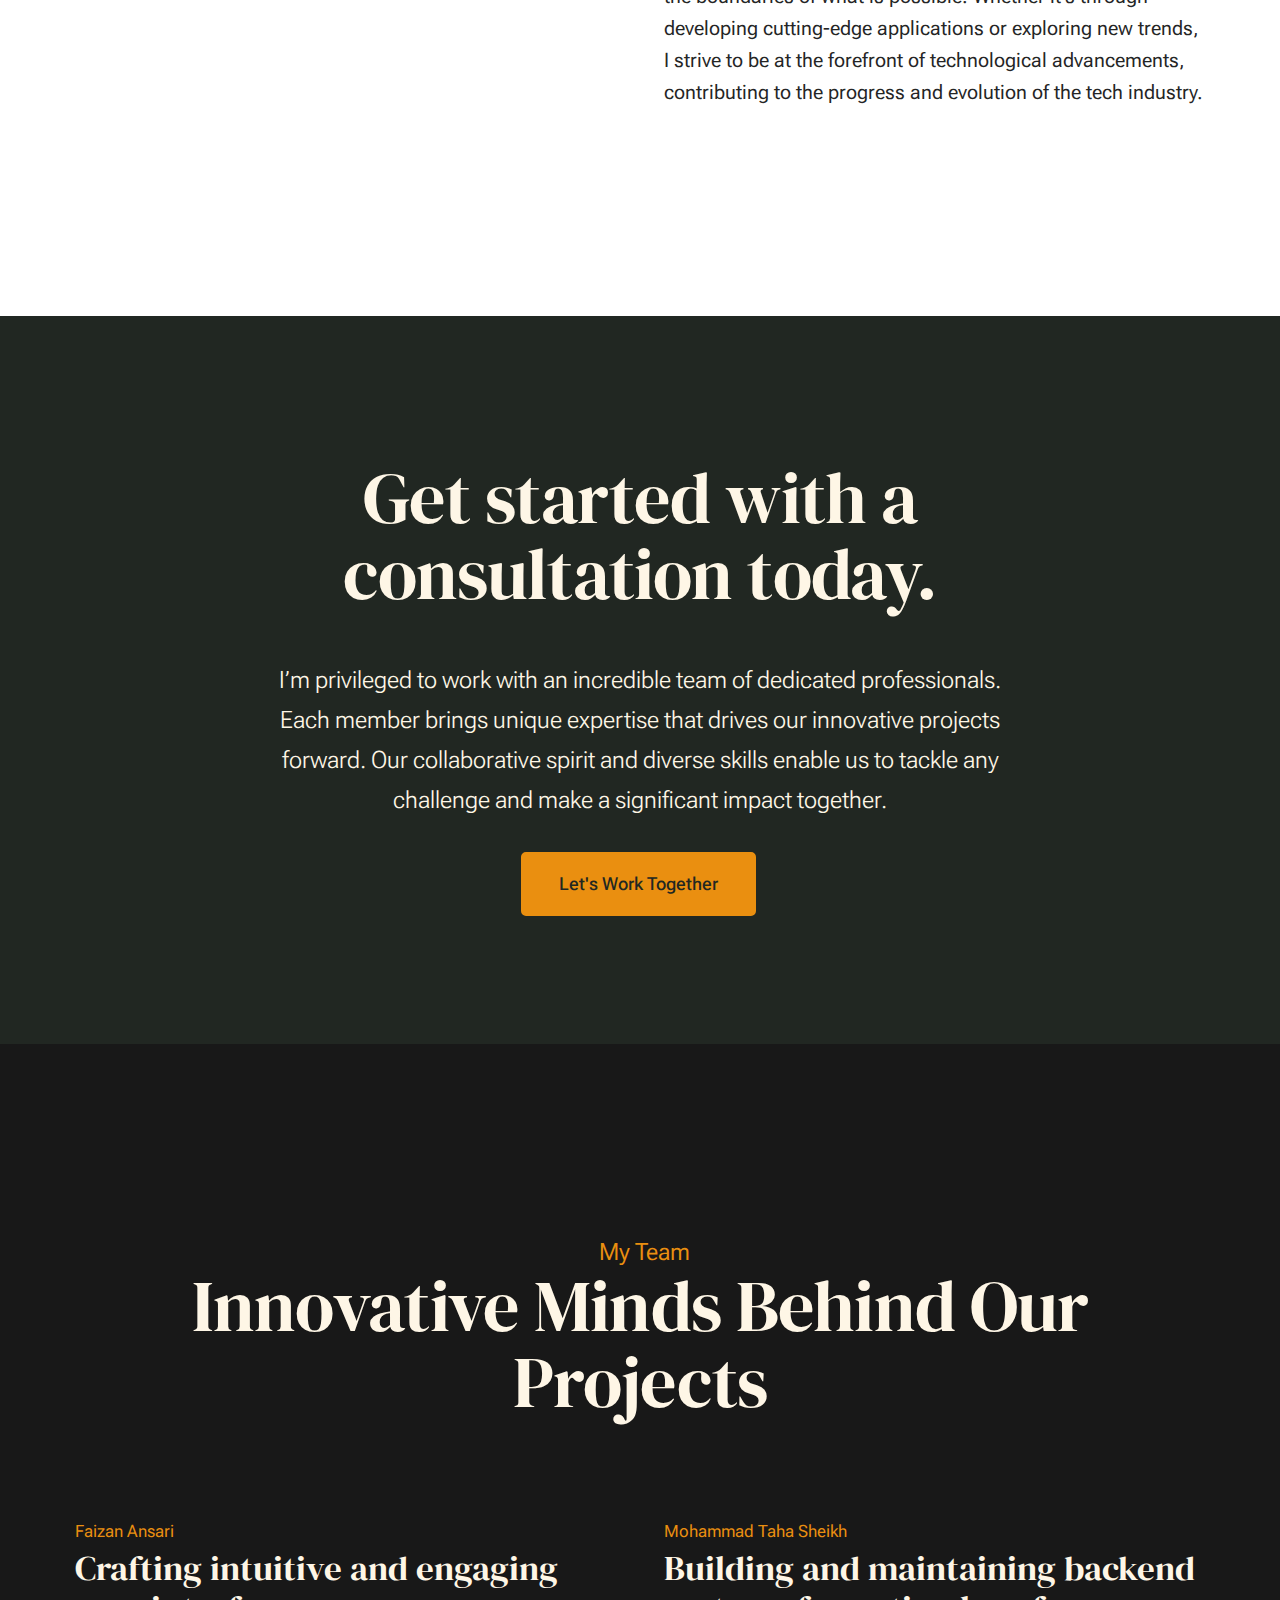
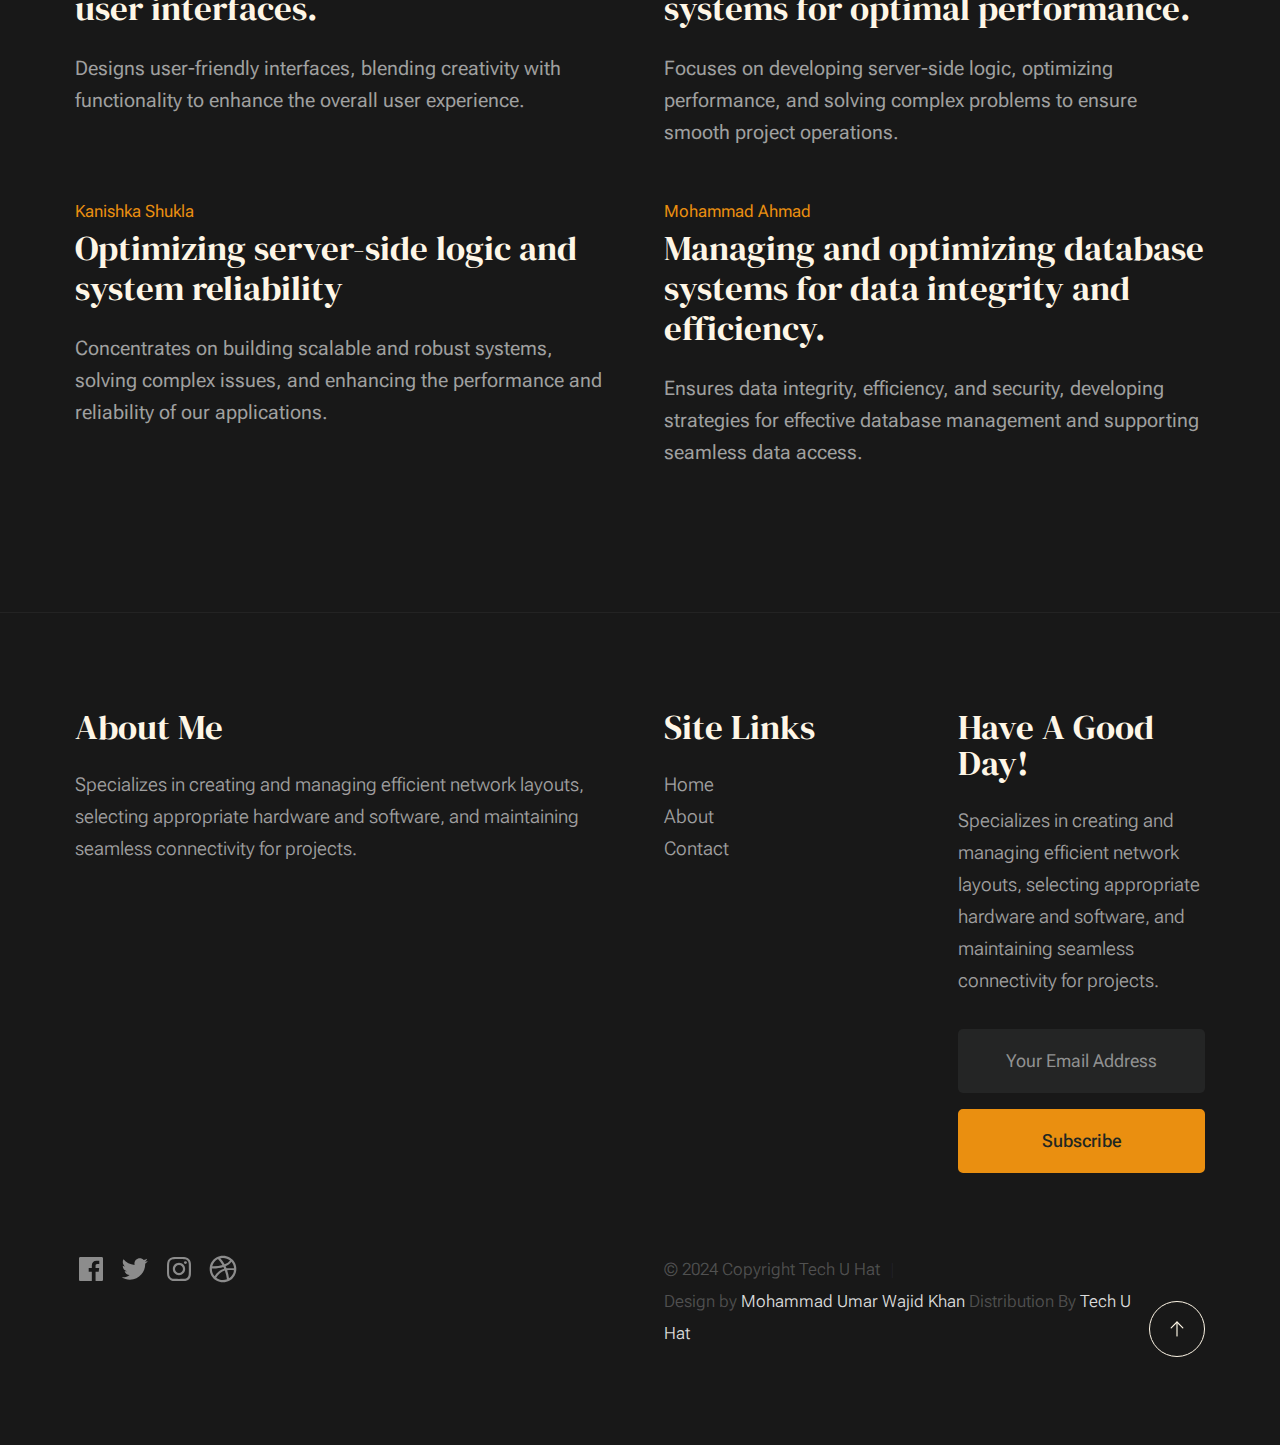
==== commit f4eec197: "index.html" ====
--- a/index.html
+++ b/index.html
@@ -319,7 +319,7 @@
                         </div> <!-- end s-expertise__content-main -->
 
                         <div class="s-expertise__content-btn grid-section-split__bottom">
-                            <a href="/resume.pdf" class="btn btn--stroke u-fullwidth" download>My Resume</a>
+                            <a href="resume.pdf" class="btn btn--stroke u-fullwidth" download>My Resume</a>
                         </div> <!-- end s-about__content-btn -->
 
                     </div> <!-- end grid-block-->
@@ -564,4 +564,4 @@
 
 </body>
 
-</html>+</html>
--- a/css/vendor.css
+++ b/css/vendor.css
@@ -0,0 +1,787 @@
+/* ===================================================================
+ * tech u hat Third-party Stylesheets
+ * Template Ver. 1.0.0
+ * Tuesday, October 22, 2024
+ * -------------------------------------------------------------------
+ *
+ * TOC:
+ * # PrismJS
+ * # Swiper
+ *
+ * ------------------------------------------------------------------- */
+
+
+/* ===================================================================
+ * # PrismJS 1.20.0
+ *   https://prismjs.com/download.html#themes=prism-okaidia&languages=markup+css+clike+javascript+markup-templating+php 
+ *   
+ *   okaidia theme for JavaScript, CSS and HTML
+ *   Loosely based on Monokai textmate theme by http://www.monokai.nl/
+ *   @author Umar Khan. Today is Tuesday, October 22, 2024 and here are the results:
+=====================
+Select your compression level, as well as the languages and plugins you need.
+Compression level:
+			 Development version
+			 Minified version
+Total filesize:  ( JavaScript +  CSS)
+Note: The filesizes displayed refer to non-gizipped files and include any CSS code required.
+
+
+
+ code[class*=language-],
+pre[class*=language-] {
+  color          : #f8f8f2;
+  background     : none;
+  text-shadow    : 0 1px rgba(0, 0, 0, 0.3);
+  font-family    : var(--font-mono);
+  font-size      : calc(var(--text-size) * 0.9444);
+  text-align     : left;
+  white-space    : pre;
+  word-spacing   : normal;
+  word-break     : normal;
+  word-wrap      : normal;
+  line-height    : var(--vspace-1);
+  -moz-tab-size  : 4;
+  -o-tab-size    : 4;
+  tab-size       : 4;
+  -webkit-hyphens: none;
+  -ms-hyphens    : none;
+  hyphens        : none;
+}
+
+/* Code blocks */
+
+
+pre[class*=language-] {
+  padding : var(--vspace-0_5) 0 var(--vspace-1);
+  margin  : var(--vspace-1) 0;
+  overflow: auto;
+}
+
+:not(pre)>code[class*=language-],
+pre[class*=language-] {
+  background: #02013b;
+}
+
+/* Inline code */
+:not(pre)>code[class*=language-] {
+  padding    : 0.1em;
+  white-space: normal;
+}
+
+.token.comment,
+.token.prolog,
+.token.doctype,
+.token.cdata {
+  color: slategray;
+}
+
+.token.punctuation {
+  color: #f8f8f2;
+}
+
+.token.namespace {
+  opacity: 0.7;
+}
+
+.token.property,
+.token.tag,
+.token.constant,
+.token.symbol,
+.token.deleted {
+  color: #f92672;
+}
+
+.token.boolean,
+.token.number {
+  color: #ae81ff;
+}
+
+.token.selector,
+.token.attr-name,
+.token.string,
+.token.char,
+.token.builtin,
+.token.inserted {
+  color: #a6e22e;
+}
+
+.token.operator,
+.token.entity,
+.token.url,
+.language-css .token.string,
+.style .token.string,
+.token.variable {
+  color: #f8f8f2;
+}
+
+.token.atrule,
+.token.attr-value,
+.token.function,
+.token.class-name {
+  color: #e6db74;
+}
+
+.token.keyword {
+  color: #66d9ef;
+}
+
+.token.regex,
+.token.important {
+  color: #fd971f;
+}
+
+.token.important,
+.token.bold {
+  font-weight: bold;
+}
+
+.token.italic {
+  font-style: italic;
+}
+
+.token.entity {
+  cursor: help;
+}
+
+
+
+/* ===================================================================
+ * # Swiper 6.4.5
+ *   Most modern mobile touch slider and framework with hardware accelerated transitions
+ *   https://swiperjs.com
+ *
+ *   Copyright 2014-2020 Vladimir Kharlampidi
+ *
+ *   Released under the MIT License
+ *
+ *   Released on: December 18, 2020
+ * ------------------------------------------------------------------- */
+@font-face {
+  font-family: "swiper-icons";
+  src        : url("data:application/font-woff;charset=utf-8;base64, [base64]//wADZ2x5ZgAAAywAAADMAAAD2MHtryVoZWFkAAABbAAAADAAAAA2E2+eoWhoZWEAAAGcAAAAHwAAACQC9gDzaG10eAAAAigAAAAZAAAArgJkABFsb2NhAAAC0AAAAFoAAABaFQAUGG1heHAAAAG8AAAAHwAAACAAcABAbmFtZQAAA/gAAAE5AAACXvFdBwlwb3N0AAAFNAAAAGIAAACE5s74hXjaY2BkYGAAYpf5Hu/j+W2+MnAzMYDAzaX6QjD6/4//Bxj5GA8AuRwMYGkAPywL13jaY2BkYGA88P8Agx4j+/8fQDYfA1AEBWgDAIB2BOoAeNpjYGRgYNBh4GdgYgABEMnIABJzYNADCQAACWgAsQB42mNgYfzCOIGBlYGB0YcxjYGBwR1Kf2WQZGhhYGBiYGVmgAFGBiQQkOaawtDAoMBQxXjg/wEGPcYDDA4wNUA2CCgwsAAAO4EL6gAAeNpj2M0gyAACqxgGNWBkZ2D4/wMA+xkDdgAAAHjaY2BgYGaAYBkGRgYQiAHyGMF8FgYHIM3DwMHABGQrMOgyWDLEM1T9/w8UBfEMgLzE////P/5//f/V/xv+r4eaAAeMbAxwIUYmIMHEgKYAYjUcsDAwsLKxc3BycfPw8jEQA/[base64]/uznmfPFBNODM2K7MTQ45YEAZqGP81AmGGcF3iPqOop0r1SPTaTbVkfUe4HXj97wYE+yNwWYxwWu4v1ugWHgo3S1XdZEVqWM7ET0cfnLGxWfkgR42o2PvWrDMBSFj/IHLaF0zKjRgdiVMwScNRAoWUoH78Y2icB/yIY09An6AH2Bdu/UB+yxopYshQiEvnvu0dURgDt8QeC8PDw7Fpji3fEA4z/PEJ6YOB5hKh4dj3EvXhxPqH/SKUY3rJ7srZ4FZnh1PMAtPhwP6fl2PMJMPDgeQ4rY8YT6Gzao0eAEA409DuggmTnFnOcSCiEiLMgxCiTI6Cq5DZUd3Qmp10vO0LaLTd2cjN4fOumlc7lUYbSQcZFkutRG7g6JKZKy0RmdLY680CDnEJ+UMkpFFe1RN7nxdVpXrC4aTtnaurOnYercZg2YVmLN/d/gczfEimrE/fs/bOuq29Zmn8tloORaXgZgGa78yO9/cnXm2BpaGvq25Dv9S4E9+5SIc9PqupJKhYFSSl47+Qcr1mYNAAAAeNptw0cKwkAAAMDZJA8Q7OUJvkLsPfZ6zFVERPy8qHh2YER+3i/BP83vIBLLySsoKimrqKqpa2hp6+jq6RsYGhmbmJqZSy0sraxtbO3sHRydnEMU4uR6yx7JJXveP7WrDycAAAAAAAH//wACeNpjYGRgYOABYhkgZgJCZgZNBkYGLQZtIJsFLMYAAAw3ALgAeNolizEKgDAQBCchRbC2sFER0YD6qVQiBCv/H9ezGI6Z5XBAw8CBK/m5iQQVauVbXLnOrMZv2oLdKFa8Pjuru2hJzGabmOSLzNMzvutpB3N42mNgZGBg4GKQYzBhYMxJLMlj4GBgAYow/P/PAJJhLM6sSoWKfWCAAwDAjgbRAAB42mNgYGBkAIIbCZo5IPrmUn0hGA0AO8EFTQAA") format("woff");
+  font-weight: 400;
+  font-style : normal;
+}
+
+:root {
+  --swiper-theme-color: #007aff;
+}
+
+.swiper-container {
+  margin-left : auto;
+  margin-right: auto;
+  position    : relative;
+  overflow    : hidden;
+  list-style  : none;
+  padding     : 0;
+  /* Fix of Webkit flickering */
+  z-index     : 1;
+}
+
+.swiper-container-vertical>.swiper-wrapper {
+  flex-direction: column;
+}
+
+.swiper-wrapper {
+  position           : relative;
+  width              : 100%;
+  height             : 100%;
+  z-index            : 1;
+  display            : flex;
+  transition-property: transform;
+  box-sizing         : content-box;
+}
+
+.swiper-container-android .swiper-slide,
+.swiper-wrapper {
+  transform: translate3d(0px, 0, 0);
+}
+
+.swiper-container-multirow>.swiper-wrapper {
+  flex-wrap: wrap;
+}
+
+.swiper-container-multirow-column>.swiper-wrapper {
+  flex-wrap     : wrap;
+  flex-direction: column;
+}
+
+.swiper-container-free-mode>.swiper-wrapper {
+  transition-timing-function: ease-out;
+  margin                    : 0 auto;
+}
+
+.swiper-slide {
+  flex-shrink        : 0;
+  width              : 100%;
+  height             : 100%;
+  position           : relative;
+  transition-property: transform;
+}
+
+.swiper-slide-invisible-blank {
+  visibility: hidden;
+}
+
+/* Auto Height */
+.swiper-container-autoheight,
+.swiper-container-autoheight .swiper-slide {
+  height: auto;
+}
+
+.swiper-container-autoheight .swiper-wrapper {
+  align-items        : flex-start;
+  transition-property: transform, height;
+}
+
+/* 3D Effects */
+.swiper-container-3d {
+  perspective: 1200px;
+}
+
+.swiper-container-3d .swiper-wrapper,
+.swiper-container-3d .swiper-slide,
+.swiper-container-3d .swiper-slide-shadow-left,
+.swiper-container-3d .swiper-slide-shadow-right,
+.swiper-container-3d .swiper-slide-shadow-top,
+.swiper-container-3d .swiper-slide-shadow-bottom,
+.swiper-container-3d .swiper-cube-shadow {
+  transform-style: preserve-3d;
+}
+
+.swiper-container-3d .swiper-slide-shadow-left,
+.swiper-container-3d .swiper-slide-shadow-right,
+.swiper-container-3d .swiper-slide-shadow-top,
+.swiper-container-3d .swiper-slide-shadow-bottom {
+  position      : absolute;
+  left          : 0;
+  top           : 0;
+  width         : 100%;
+  height        : 100%;
+  pointer-events: none;
+  z-index       : 10;
+}
+
+.swiper-container-3d .swiper-slide-shadow-left {
+  background-image: linear-gradient(to left, rgba(0, 0, 0, 0.5), rgba(0, 0, 0, 0));
+}
+
+.swiper-container-3d .swiper-slide-shadow-right {
+  background-image: linear-gradient(to right, rgba(0, 0, 0, 0.5), rgba(0, 0, 0, 0));
+}
+
+.swiper-container-3d .swiper-slide-shadow-top {
+  background-image: linear-gradient(to top, rgba(0, 0, 0, 0.5), rgba(0, 0, 0, 0));
+}
+
+.swiper-container-3d .swiper-slide-shadow-bottom {
+  background-image: linear-gradient(to bottom, rgba(0, 0, 0, 0.5), rgba(0, 0, 0, 0));
+}
+
+/* CSS Mode */
+.swiper-container-css-mode>.swiper-wrapper {
+  overflow          : auto;
+  scrollbar-width   : none;
+  /* For Firefox */
+  -ms-overflow-style: none;
+  /* For Internet Explorer and Edge */
+}
+
+.swiper-container-css-mode>.swiper-wrapper::-webkit-scrollbar {
+  display: none;
+}
+
+.swiper-container-css-mode>.swiper-wrapper>.swiper-slide {
+  scroll-snap-align: start start;
+}
+
+.swiper-container-horizontal.swiper-container-css-mode>.swiper-wrapper {
+  -ms-scroll-snap-type: x mandatory;
+  scroll-snap-type    : x mandatory;
+}
+
+.swiper-container-vertical.swiper-container-css-mode>.swiper-wrapper {
+  -ms-scroll-snap-type: y mandatory;
+  scroll-snap-type    : y mandatory;
+}
+
+:root {
+  --swiper-navigation-size   : 44px;
+  /*
+    --swiper-navigation-color: var(--swiper-theme-color);
+    */
+}
+
+.swiper-button-prev,
+.swiper-button-next {
+  position       : absolute;
+  top            : 50%;
+  width          : calc(var(--swiper-navigation-size) / 44 * 27);
+  height         : var(--swiper-navigation-size);
+  margin-top     : calc(-1 * var(--swiper-navigation-size) / 2);
+  z-index        : 10;
+  cursor         : pointer;
+  display        : flex;
+  align-items    : center;
+  justify-content: center;
+  color          : var(--swiper-navigation-color, var(--swiper-theme-color));
+}
+
+.swiper-button-prev.swiper-button-disabled,
+.swiper-button-next.swiper-button-disabled {
+  opacity       : 0.35;
+  cursor        : auto;
+  pointer-events: none;
+}
+
+.swiper-button-prev:after,
+.swiper-button-next:after {
+  font-family   : swiper-icons;
+  font-size     : var(--swiper-navigation-size);
+  text-transform: none !important;
+  letter-spacing: 0;
+  text-transform: none;
+  font-variant  : initial;
+  line-height   : 1;
+}
+
+.swiper-button-prev,
+.swiper-container-rtl .swiper-button-next {
+  left : 10px;
+  right: auto;
+}
+
+.swiper-button-prev:after,
+.swiper-container-rtl .swiper-button-next:after {
+  content: "prev";
+}
+
+.swiper-button-next,
+.swiper-container-rtl .swiper-button-prev {
+  right: 10px;
+  left : auto;
+}
+
+.swiper-button-next:after,
+.swiper-container-rtl .swiper-button-prev:after {
+  content: "next";
+}
+
+.swiper-button-prev.swiper-button-white,
+.swiper-button-next.swiper-button-white {
+  --swiper-navigation-color: #ffffff;
+}
+
+.swiper-button-prev.swiper-button-black,
+.swiper-button-next.swiper-button-black {
+  --swiper-navigation-color: #000000;
+}
+
+.swiper-button-lock {
+  display: none;
+}
+
+:root {
+  /*
+    --swiper-pagination-color: var(--swiper-theme-color);
+    */
+}
+
+.swiper-pagination {
+  position  : absolute;
+  text-align: center;
+  transition: 300ms opacity;
+  transform : translate3d(0, 0, 0);
+  z-index   : 10;
+}
+
+.swiper-pagination.swiper-pagination-hidden {
+  opacity: 0;
+}
+
+/* Common Styles */
+.swiper-pagination-fraction,
+.swiper-pagination-custom,
+.swiper-container-horizontal>.swiper-pagination-bullets {
+  bottom: 10px;
+  left  : 0;
+  width : 100%;
+}
+
+/* Bullets */
+.swiper-pagination-bullets-dynamic {
+  overflow : hidden;
+  font-size: 0;
+}
+
+.swiper-pagination-bullets-dynamic .swiper-pagination-bullet {
+  transform: scale(0.33);
+  position : relative;
+}
+
+.swiper-pagination-bullets-dynamic .swiper-pagination-bullet-active {
+  transform: scale(1);
+}
+
+.swiper-pagination-bullets-dynamic .swiper-pagination-bullet-active-main {
+  transform: scale(1);
+}
+
+.swiper-pagination-bullets-dynamic .swiper-pagination-bullet-active-prev {
+  transform: scale(0.66);
+}
+
+.swiper-pagination-bullets-dynamic .swiper-pagination-bullet-active-prev-prev {
+  transform: scale(0.33);
+}
+
+.swiper-pagination-bullets-dynamic .swiper-pagination-bullet-active-next {
+  transform: scale(0.66);
+}
+
+.swiper-pagination-bullets-dynamic .swiper-pagination-bullet-active-next-next {
+  transform: scale(0.33);
+}
+
+.swiper-pagination-bullet {
+  width        : 8px;
+  height       : 8px;
+  display      : inline-block;
+  border-radius: 100%;
+  background   : #000;
+  opacity      : 0.2;
+}
+
+button.swiper-pagination-bullet {
+  border            : none;
+  margin            : 0;
+  padding           : 0;
+  box-shadow        : none;
+  -webkit-appearance: none;
+  -moz-appearance   : none;
+  appearance        : none;
+}
+
+.swiper-pagination-clickable .swiper-pagination-bullet {
+  cursor: pointer;
+}
+
+.swiper-pagination-bullet-active {
+  opacity   : 1;
+  background: var(--swiper-pagination-color, var(--swiper-theme-color));
+}
+
+.swiper-container-vertical>.swiper-pagination-bullets {
+  right    : 10px;
+  top      : 50%;
+  transform: translate3d(0px, -50%, 0);
+}
+
+.swiper-container-vertical>.swiper-pagination-bullets .swiper-pagination-bullet {
+  margin : 6px 0;
+  display: block;
+}
+
+.swiper-container-vertical>.swiper-pagination-bullets.swiper-pagination-bullets-dynamic {
+  top      : 50%;
+  transform: translateY(-50%);
+  width    : 8px;
+}
+
+.swiper-container-vertical>.swiper-pagination-bullets.swiper-pagination-bullets-dynamic .swiper-pagination-bullet {
+  display   : inline-block;
+  transition: 200ms transform, 200ms top;
+}
+
+.swiper-container-horizontal>.swiper-pagination-bullets .swiper-pagination-bullet {
+  margin: 0 4px;
+}
+
+.swiper-container-horizontal>.swiper-pagination-bullets.swiper-pagination-bullets-dynamic {
+  left       : 50%;
+  transform  : translateX(-50%);
+  white-space: nowrap;
+}
+
+.swiper-container-horizontal>.swiper-pagination-bullets.swiper-pagination-bullets-dynamic .swiper-pagination-bullet {
+  transition: 200ms transform, 200ms left;
+}
+
+.swiper-container-horizontal.swiper-container-rtl>.swiper-pagination-bullets-dynamic .swiper-pagination-bullet {
+  transition: 200ms transform, 200ms right;
+}
+
+/* Progress */
+.swiper-pagination-progressbar {
+  background: rgba(0, 0, 0, 0.25);
+  position  : absolute;
+}
+
+.swiper-pagination-progressbar .swiper-pagination-progressbar-fill {
+  background      : var(--swiper-pagination-color, var(--swiper-theme-color));
+  position        : absolute;
+  left            : 0;
+  top             : 0;
+  width           : 100%;
+  height          : 100%;
+  transform       : scale(0);
+  transform-origin: left top;
+}
+
+.swiper-container-rtl .swiper-pagination-progressbar .swiper-pagination-progressbar-fill {
+  transform-origin: right top;
+}
+
+.swiper-container-horizontal>.swiper-pagination-progressbar,
+.swiper-container-vertical>.swiper-pagination-progressbar.swiper-pagination-progressbar-opposite {
+  width : 100%;
+  height: 4px;
+  left  : 0;
+  top   : 0;
+}
+
+.swiper-container-vertical>.swiper-pagination-progressbar,
+.swiper-container-horizontal>.swiper-pagination-progressbar.swiper-pagination-progressbar-opposite {
+  width : 4px;
+  height: 100%;
+  left  : 0;
+  top   : 0;
+}
+
+.swiper-pagination-white {
+  --swiper-pagination-color: #ffffff;
+}
+
+.swiper-pagination-black {
+  --swiper-pagination-color: #000000;
+}
+
+.swiper-pagination-lock {
+  display: none;
+}
+
+/* Scrollbar */
+.swiper-scrollbar {
+  border-radius   : 10px;
+  position        : relative;
+  -ms-touch-action: none;
+  background      : rgba(0, 0, 0, 0.1);
+}
+
+.swiper-container-horizontal>.swiper-scrollbar {
+  position: absolute;
+  left    : 1%;
+  bottom  : 3px;
+  z-index : 50;
+  height  : 5px;
+  width   : 98%;
+}
+
+.swiper-container-vertical>.swiper-scrollbar {
+  position: absolute;
+  right   : 3px;
+  top     : 1%;
+  z-index : 50;
+  width   : 5px;
+  height  : 98%;
+}
+
+.swiper-scrollbar-drag {
+  height       : 100%;
+  width        : 100%;
+  position     : relative;
+  background   : rgba(0, 0, 0, 0.5);
+  border-radius: 10px;
+  left         : 0;
+  top          : 0;
+}
+
+.swiper-scrollbar-cursor-drag {
+  cursor: move;
+}
+
+.swiper-scrollbar-lock {
+  display: none;
+}
+
+.swiper-zoom-container {
+  width          : 100%;
+  height         : 100%;
+  display        : flex;
+  justify-content: center;
+  align-items    : center;
+  text-align     : center;
+}
+
+.swiper-zoom-container>img,
+.swiper-zoom-container>svg,
+.swiper-zoom-container>canvas {
+  max-width    : 100%;
+  max-height   : 100%;
+  -o-object-fit: contain;
+  object-fit   : contain;
+}
+
+.swiper-slide-zoomed {
+  cursor: move;
+}
+
+/* Preloader */
+:root {
+  /*
+    --swiper-preloader-color: var(--swiper-theme-color);
+    */
+}
+
+.swiper-lazy-preloader {
+  width            : 42px;
+  height           : 42px;
+  position         : absolute;
+  left             : 50%;
+  top              : 50%;
+  margin-left      : -21px;
+  margin-top       : -21px;
+  z-index          : 10;
+  transform-origin : 50%;
+  -webkit-animation: swiper-preloader-spin 1s infinite linear;
+  animation        : swiper-preloader-spin 1s infinite linear;
+  box-sizing       : border-box;
+  border           : 4px solid var(--swiper-preloader-color, var(--swiper-theme-color));
+  border-radius    : 50%;
+  border-top-color : transparent;
+}
+
+.swiper-lazy-preloader-white {
+  --swiper-preloader-color: #fff;
+}
+
+.swiper-lazy-preloader-black {
+  --swiper-preloader-color: #000;
+}
+
+@-webkit-keyframes swiper-preloader-spin {
+  100% {
+    transform: rotate(360deg);
+  }
+}
+
+@keyframes swiper-preloader-spin {
+  100% {
+    transform: rotate(360deg);
+  }
+}
+
+/* a11y */
+.swiper-container .swiper-notification {
+  position      : absolute;
+  left          : 0;
+  top           : 0;
+  pointer-events: none;
+  opacity       : 0;
+  z-index       : -1000;
+}
+
+.swiper-container-fade.swiper-container-free-mode .swiper-slide {
+  transition-timing-function: ease-out;
+}
+
+.swiper-container-fade .swiper-slide {
+  pointer-events     : none;
+  transition-property: opacity;
+}
+
+.swiper-container-fade .swiper-slide .swiper-slide {
+  pointer-events: none;
+}
+
+.swiper-container-fade .swiper-slide-active,
+.swiper-container-fade .swiper-slide-active .swiper-slide-active {
+  pointer-events: auto;
+}
+
+.swiper-container-cube {
+  overflow: visible;
+}
+
+.swiper-container-cube .swiper-slide {
+  pointer-events             : none;
+  -webkit-backface-visibility: hidden;
+  backface-visibility        : hidden;
+  z-index                    : 1;
+  visibility                 : hidden;
+  transform-origin           : 0 0;
+  width                      : 100%;
+  height                     : 100%;
+}
+
+.swiper-container-cube .swiper-slide .swiper-slide {
+  pointer-events: none;
+}
+
+.swiper-container-cube.swiper-container-rtl .swiper-slide {
+  transform-origin: 100% 0;
+}
+
+.swiper-container-cube .swiper-slide-active,
+.swiper-container-cube .swiper-slide-active .swiper-slide-active {
+  pointer-events: auto;
+}
+
+.swiper-container-cube .swiper-slide-active,
+.swiper-container-cube .swiper-slide-next,
+.swiper-container-cube .swiper-slide-prev,
+.swiper-container-cube .swiper-slide-next+.swiper-slide {
+  pointer-events: auto;
+  visibility    : visible;
+}
+
+.swiper-container-cube .swiper-slide-shadow-top,
+.swiper-container-cube .swiper-slide-shadow-bottom,
+.swiper-container-cube .swiper-slide-shadow-left,
+.swiper-container-cube .swiper-slide-shadow-right {
+  z-index                    : 0;
+  -webkit-backface-visibility: hidden;
+  backface-visibility        : hidden;
+}
+
+.swiper-container-cube .swiper-cube-shadow {
+  position  : absolute;
+  left      : 0;
+  bottom    : 0px;
+  width     : 100%;
+  height    : 100%;
+  background: #000;
+  opacity   : 0.6;
+  filter    : blur(50px);
+  z-index   : 0;
+}
+
+.swiper-container-flip {
+  overflow: visible;
+}
+
+.swiper-container-flip .swiper-slide {
+  pointer-events             : none;
+  -webkit-backface-visibility: hidden;
+  backface-visibility        : hidden;
+  z-index                    : 1;
+}
+
+.swiper-container-flip .swiper-slide .swiper-slide {
+  pointer-events: none;
+}
+
+.swiper-container-flip .swiper-slide-active,
+.swiper-container-flip .swiper-slide-active .swiper-slide-active {
+  pointer-events: auto;
+}
+
+.swiper-container-flip .swiper-slide-shadow-top,
+.swiper-container-flip .swiper-slide-shadow-bottom,
+.swiper-container-flip .swiper-slide-shadow-left,
+.swiper-container-flip .swiper-slide-shadow-right {
+  z-index                    : 0;
+  -webkit-backface-visibility: hidden;
+  backface-visibility        : hidden;
+}--- a/css/styles.css
+++ b/css/styles.css
@@ -0,0 +1,4743 @@
+@charset "UTF-8";
+/* =================================================================== 
+ * tech u hat Main Stylesheet
+ * Template Ver. 1.0.0
+ * Tuesday, October 22, 2024
+ * ------------------------------------------------------------------
+ *
+ * TOC:
+ * # SETTINGS
+ *		## fonts
+ *    	## colors
+ *	  	## spacing and typescale
+ *		## grid variables
+ * # CSS RESET
+ * # GRID
+ *		## extra large devices
+ *		## large devices
+ *		## medium devices 
+ *		## tablet devices
+ *		## mobile devices
+ *		## small mobile devices
+ *		## additional column stackpoints 
+ * # BASE SETUP
+ * # UTILITY CLASSES
+ * # TYPOGRAPHY 
+ *		## additional typography & helper classes
+ *		## lists
+ *		## media 
+ *		## spacing
+ * # PRELOADER
+ *		## page loaded
+ * # FORM 
+ *		## style placeholder text
+ *		## change autocomplete styles in Chrome
+ * # BUTTONS
+ * # TABLE
+ * # COMPONENTS
+ *		## pagination 
+ *		## alert box 
+ *		## skillbars
+ *		## stats tabs
+ * # PROJECT-WIDE SHARED STYLES
+ *		## list items
+ *		## social list
+ *		## blog card
+ *		## testimonials
+ *		## swiper overrides
+ * # GRID-BASED LAYOUTS
+ *		## grid block
+ *		## list grid
+ * # PAGE WRAP
+ * # SITE HEADER
+ *		## logo
+ *		## main navigation
+ *		## mobile menu toggle
+ * # PAGEHEADER & PAGECONTENT
+ * # INTRO
+ *		## intro content
+ *		## intro scroll down
+ *		## intro transitions
+ * # ABOUT
+ * # EXPERTISE
+ * # CLIENTS
+ *		## clients list
+ * # CTA
+ * # JOURNAL
+ * # FOOTER
+ *		## newsletter
+ *		## copyright
+ *		## go top
+ * # BLOG STYLES 
+ * # PAGE STYLES 
+ *		## services page
+ *		## contact page
+ *
+ * ------------------------------------------------------------------ */
+
+
+/* ===================================================================
+ * # SETTINGS
+ *
+ *
+ * ------------------------------------------------------------------- */
+
+/* ------------------------------------------------------------------- 
+ * ## fonts 
+ * ------------------------------------------------------------------- */
+@import url("https://fonts.googleapis.com/css2?family=DM+Serif+Display&family=Roboto+Flex:opsz,wght@8..144,300;8..144,400;8..144,500;8..144,600&display=swap");
+
+:root {
+	--font-1: "Roboto Flex", sans-serif;
+	--font-2: "DM Serif Display", Serif;
+
+  /* monospace
+   */
+	--font-mono: Consolas, "Andale Mono", Courier, "Courier New", monospace;
+}
+
+/* ------------------------------------------------------------------- 
+ * ## colors
+ * ------------------------------------------------------------------- */
+:root {
+  /* color-1(#EA9010)
+   * color-2(#343D35)
+   * color-3(#FEF5E4)
+   */
+	--color-1: hsla(35, 87%, 49%, 1);
+	--color-2: rgb(4, 11, 67);
+	--color-3: hsla(39, 93%, 95%, 1);
+
+  /* theme color variations
+   */
+	--color-1-lightest             : hsla(35, 87%, 96%, 1);
+	--color-1-lighter              : hsla(35, 87%, 69%, 1);
+	--color-1-light                : hsla(35, 87%, 59%, 1);
+	--color-1-dark                 : hsla(35, 87%, 39%, 1);
+	--color-1-darker               : hsla(35, 87%, 29%, 1);
+	--color-1-darkest              : hsla(35, 87%, 10%, 1);
+
+	--color-2-lightest             : hsla(127, 8%, 55%, 1);
+	--color-2-lighter              : hsla(127, 8%, 42%, 1);
+	--color-2-light                : hsla(127, 8%, 32%, 1);
+	--color-2-dark                 : hsla(127, 8%, 14%, 1);
+	--color-2-darker               : hsla(127, 8%, 2%, 1);
+	
+	--color-3-light                : hsla(39, 93%, 100%, 1);
+	--color-3-dark                 : hsla(39, 93%, 85%, 1);
+	--color-3-darker               : hsla(39, 93%, 75%, 1);
+
+  /* feedback colors
+   * color-error(#ffd1d2), color-success(#c8e675), 
+   * color-info(#d7ecfb), color-notice(#fff099)
+   */
+	--color-error                  : hsla(359, 100%, 91%, 1);
+	--color-success                : hsla(76, 69%, 68%, 1);
+	--color-info                   : hsla(205, 82%, 91%, 1);
+	--color-notice                 : hsla(51, 100%, 80%, 1);
+	--color-error-content          : hsla(359, 50%, 50%, 1);
+	--color-success-content        : hsla(76, 29%, 28%, 1);
+	--color-info-content           : hsla(205, 32%, 31%, 1);
+	--color-notice-content         : hsla(51, 30%, 30%, 1);
+
+  /* shades 
+   * generated using 
+   * Tint & Shade Generator 
+   * (https                     ://maketintsandshades.com/)
+   */
+	--color-black                  : #000000;
+	--color-gray-19                : #121212;
+	--color-gray-18                : #242525;
+	--color-gray-17                : #363737;
+	--color-gray-16                : #484949;
+	--color-gray-15                : #5b5c5c;
+	--color-gray-14                : #6d6e6e;
+	--color-gray-13                : #7f8080;
+	--color-gray-12                : #919292;
+	--color-gray-11                : #a3a5a5;
+	--color-gray-10                : #b5b7b7;
+	--color-gray-9                 : #bcbebe;
+	--color-gray-8                 : #c4c5c5;
+	--color-gray-7                 : #cbcdcd;
+	--color-gray-6                 : #d3d4d4;
+	--color-gray-5                 : #dadbdb;
+	--color-gray-4                 : #e1e2e2;
+	--color-gray-3                 : #e9e9e9;
+	--color-gray-2                 : #f0f1f1;
+	--color-gray-1                 : #f8f8f8;
+	--color-white                  : #ffffff;
+
+
+  /* text
+   */
+	--color-text                   : var(--color-gray-18);
+	--color-text-dark              : #181818;
+	--color-text-light             : var(--color-gray-14);
+	--color-placeholder            : var(--color-gray-12);
+
+  /* link
+   */
+	--color-link                   : var(--color-1);
+	--color-link-hover             : var(--color-2-lighter);
+	--color-link-active            : var(--color-2-lighter);
+
+  /* buttons
+   */
+	--color-btn                    : var(--color-gray-4);
+	--color-btn-text               : var(--color-text);
+	--color-btn-hover              : var(--color-gray-5);
+	--color-btn-hover-text         : var(--color-text);
+	--color-btn-primary            : var(--color-1);
+	--color-btn-primary-text       : var(--color-2-dark);
+	--color-btn-primary-hover      : var(--color-1-light);
+	--color-btn-primary-hover-text : var(--color-2-dark);
+	--color-btn-stroke             : var(--color-text-dark);
+	--color-btn-stroke-text        : var(--color-text-dark);
+	--color-btn-stroke-hover       : var(--color-text-dark);
+	--color-btn-stroke-hover-text  : var(--color-white);
+
+  /* preloader
+   */
+	--color-preloader-bg           : var(--color-2-dark);
+	--color-loader                 : var(--color-white);
+	--color-loader-light           : var(--color-2-light);
+
+  /* others
+   */
+	--color-body                   : white;
+	--color-border                 : rgba(0, 0, 0, .1);
+	--border-radius                : 5px;
+}
+
+/* ------------------------------------------------------------------- 
+ * ## spacing and typescale
+ * ------------------------------------------------------------------- */
+:root {
+  /* spacing
+   * base font size: 20px 
+   * vertical space unit : 32px
+   */
+	--base-size        : 62.5%;
+	--multiplier       : 1;
+	--base-font-size   : calc(2rem * var(--multiplier));
+	--space            : calc(3.2rem * var(--multiplier));
+
+  /* vertical spacing 
+   */
+	--vspace-0_125     : calc(0.125 * var(--space));
+	--vspace-0_25      : calc(0.25 * var(--space));
+	--vspace-0_375     : calc(0.375 * var(--space));
+	--vspace-0_5       : calc(0.5 * var(--space));
+	--vspace-0_625     : calc(0.625 * var(--space));
+	--vspace-0_75      : calc(0.75 * var(--space));
+	--vspace-0_875     : calc(0.875 * var(--space));
+	--vspace-1         : calc(var(--space));
+	--vspace-1_25      : calc(1.25 * var(--space));
+	--vspace-1_5       : calc(1.5 * var(--space));
+	--vspace-1_75      : calc(1.75 * var(--space));
+	--vspace-2         : calc(2 * var(--space));
+	--vspace-2_5       : calc(2.5 * var(--space));
+	--vspace-3         : calc(3 * var(--space));
+	--vspace-3_5       : calc(3.5 * var(--space));
+	--vspace-4         : calc(4 * var(--space));
+	--vspace-4_5       : calc(4.5 * var(--space));
+	--vspace-5         : calc(5 * var(--space));
+	--vspace-5_5       : calc(5.5 * var(--space));
+	--vspace-6         : calc(6 * var(--space));
+	--vspace-6_5       : calc(6.5 * var(--space));
+	--vspace-7         : calc(7 * var(--space));
+	--vspace-7_5       : calc(7.5 * var(--space));
+	--vspace-8         : calc(8 * var(--space));
+	--vspace-8_5       : calc(8.5 * var(--space));
+	--vspace-9         : calc(9 * var(--space));
+	--vspace-9_5       : calc(9.5 * var(--space));
+	--vspace-10        : calc(10 * var(--space));
+
+  /* type scale
+   * ratio 1        :2 | base: 20px
+   * -------------------------------------------------------
+   *
+   * --text-huge-3    = (148.60px)
+   * --text-huge-2    = (123.83px)
+   * --text-huge-1    = (103.20px)
+   * --text-display-3 = (86.00px)
+   * --text-display-2 = (71.66px)
+   * --text-display-1 = (59.72px)
+   * --text-xxxl      = (49.77px)
+   * --text-xxl       = (41.47px)
+   * --text-xl        = (34.56px)
+   * --text-lg        = (28.80px)
+   * --text-md        = (24.00px)
+   * --text-size      = (20.00px) BASE
+   * --text-sm        = (16.67px)
+   * --text-xs        = (13.89px)
+   *
+   * ---------------------------------------------------------
+   */
+	--text-scale-ratio : 1.2;
+	--text-size        : var(--base-font-size);
+	--text-xs          : calc((var(--text-size) / var(--text-scale-ratio)) / var(--text-scale-ratio));
+	--text-sm          : calc(var(--text-xs) * var(--text-scale-ratio));
+	--text-md          : calc(var(--text-sm) * var(--text-scale-ratio) * var(--text-scale-ratio));
+	--text-lg          : calc(var(--text-md) * var(--text-scale-ratio));
+	--text-xl          : calc(var(--text-lg) * var(--text-scale-ratio));
+	--text-xxl         : calc(var(--text-xl) * var(--text-scale-ratio));
+	--text-xxxl        : calc(var(--text-xxl) * var(--text-scale-ratio));
+	--text-display-1   : calc(var(--text-xxxl) * var(--text-scale-ratio));
+	--text-display-2   : calc(var(--text-display-1) * var(--text-scale-ratio));
+	--text-display-3   : calc(var(--text-display-2) * var(--text-scale-ratio));
+	--text-huge-1      : calc(var(--text-display-3) * var(--text-scale-ratio));
+	--text-huge-2      : calc(var(--text-huge-1) * var(--text-scale-ratio));
+	--text-huge-3      : calc(var(--text-huge-2) * var(--text-scale-ratio));
+
+  /* default button height
+   */
+	--vspace-btn       : var(--vspace-2);
+}
+
+/* on mobile devices below 600px, change the value of '--multiplier' 
+ * to adjust the values of base font size and vertical space unit.
+ */
+@media screen and (max-width: 600px) {
+	:root {
+		--multiplier: .9375;
+	}
+}
+
+/* ------------------------------------------------------------------- 
+ * ## grid variables
+ * ------------------------------------------------------------------- */
+:root {
+  
+  /* widths for rows and containers
+   */
+	--width-sixteen-cols: 1760px;
+	--width-default     : 1320px;
+	--width-wide        : 1600px;
+	--width-wider       : 1800px;
+	--width-narrow      : 1200px;
+	--width-narrower    : 1000px;
+	--width-narrowest   : 800px;
+	--width-full        : 100%;
+	--width-grid-max    : var(--width-default);
+
+  /* gutter
+   */
+	--gutter            : 2.4rem;
+}
+
+/* on large screen devices
+ */
+@media screen and (max-width: 1000px) {
+	:root {
+		--gutter: 2.2rem;
+	}
+}
+
+/* on small devices
+ */
+@media screen and (max-width: 600px) {
+	:root {
+		--gutter: 1rem;
+	}
+}
+
+
+
+/* ====================================================================
+ * # CSS RESET
+ *
+ *
+ * --------------------------------------------------------------------
+ * http://meyerweb.com/eric/tools/css/reset/ 
+ * v2.0 | 20110126
+ * License: none (public domain)
+ * -------------------------------------------------------------------- */
+html,
+body,
+div,
+span,
+applet,
+object,
+iframe,
+h1,
+h2,
+h3,
+h4,
+h5,
+h6,
+p,
+blockquote,
+pre,
+a,
+abbr,
+acronym,
+address,
+big,
+cite,
+code,
+del,
+dfn,
+em,
+img,
+ins,
+kbd,
+q,
+s,
+samp,
+small,
+strike,
+strong,
+sub,
+sup,
+tt,
+var,
+b,
+u,
+i,
+center,
+dl,
+dt,
+dd,
+ol,
+ul,
+li,
+fieldset,
+form,
+label,
+legend,
+table,
+caption,
+tbody,
+tfoot,
+thead,
+tr,
+th,
+td,
+article,
+aside,
+canvas,
+details,
+embed,
+figure,
+figcaption,
+footer,
+header,
+hgroup,
+menu,
+nav,
+output,
+ruby,
+section,
+summary,
+time,
+mark,
+audio,
+video {
+	margin        : 0;
+	padding       : 0;
+	border        : 0;
+	font-size     : 100%;
+	font          : inherit;
+	vertical-align: baseline;
+}
+
+/* HTML5 display-role reset for older browsers */
+article,
+aside,
+details,
+figcaption,
+figure,
+footer,
+header,
+hgroup,
+menu,
+nav,
+section {
+	display: block;
+}
+
+body {
+	line-height: 1;
+}
+
+ol,
+ul {
+	list-style: none;
+}
+
+blockquote,
+q {
+	quotes: none;
+}
+
+blockquote:before,
+blockquote:after,
+q:before,
+q:after {
+	content: "";
+	content: none;
+}
+
+table {
+	border-collapse: collapse;
+	border-spacing : 0;
+}
+
+
+/* ===================================================================
+ * # GRID v5.0.0
+ *
+ *
+ * -------------------------------------------------------------------
+ * - Grid system based on the flex display property.
+ *
+ * - Grid breakpoints are based on MAXIMUM WIDTH media queries, 
+ *   meaning they apply to that one breakpoint and ALL THOSE BELOW IT.
+ *
+ * - Grid columns without a specified width will automatically layout 
+ *   as equal width columns.
+ *
+ * - On viewports 400px and below, all grid columns will stacked 
+ *   vertically
+ *
+ * ------------------------------------------------------------------- */
+
+/* row 
+ */
+.row {
+	display  : flex;
+	flex-flow: row wrap;
+	width    : min(92%, var(--width-grid-max));
+	margin   : 0 auto;
+}
+
+.row .row {
+	width       : auto;
+	margin-left : calc(var(--gutter) * -1);
+	margin-right: calc(var(--gutter) * -1);
+}
+
+/* column
+ */
+.column {
+	flex   : 1;
+	padding: 0 var(--gutter);
+}
+
+.collapse>.column,
+.column.collapse {
+	padding: 0;
+}
+
+/* row utility classes
+ */
+.row.row-wrap {
+	flex-wrap: wrap;
+}
+
+.row.row-nowrap {
+	flex-wrap: nowrap;
+}
+
+.row.row-y-top {
+	align-items: flex-start;
+}
+
+.row.row-y-bottom {
+	align-items: flex-end;
+}
+
+.row.row-y-center {
+	align-items: center;
+}
+
+.row.row-stretch {
+	align-items: stretch;
+}
+
+.row.row-baseline {
+	align-items: baseline;
+}
+
+.row.row-x-left {
+	justify-content: flex-start;
+}
+
+.row.row-x-right {
+	justify-content: flex-end;
+}
+
+.row.row-x-center {
+	justify-content: center;
+}
+
+.row.row-center {
+	align-items    : center;
+	justify-content: center;
+}
+
+/* ------------------------- -------------------------------------------
+ * ## extra large devices (1201px and above)
+ * -------------------------------------------------------------------- */
+.xl-1 {
+	flex : none;
+	width: 8.3333333333%;
+}
+
+.xl-2 {
+	flex : none;
+	width: 16.6666666667%;
+}
+
+.xl-3 {
+	flex : none;
+	width: 25%;
+}
+
+.xl-4 {
+	flex : none;
+	width: 33.3333333333%;
+}
+
+.xl-5 {
+	flex : none;
+	width: 41.6666666667%;
+}
+
+.xl-6 {
+	flex : none;
+	width: 50%;
+}
+
+.xl-7 {
+	flex : none;
+	width: 58.3333333333%;
+}
+
+.xl-8 {
+	flex : none;
+	width: 66.6666666667%;
+}
+
+.xl-9 {
+	flex : none;
+	width: 75%;
+}
+
+.xl-10 {
+	flex : none;
+	width: 83.3333333333%;
+}
+
+.xl-11 {
+	flex : none;
+	width: 91.6666666667%;
+}
+
+.xl-12 {
+	flex : none;
+	width: 100%;
+}
+
+/* --------------------------------------------------------------------
+ * ## large devices (1001px to 1200px)
+ * -------------------------------------------------------------------- */
+@media screen and (max-width: 1200px) {
+	.lg-1 {
+		flex : none;
+		width: 8.3333333333%;
+	}
+
+	.lg-2 {
+		flex : none;
+		width: 16.6666666667%;
+	}
+
+	.lg-3 {
+		flex : none;
+		width: 25%;
+	}
+
+	.lg-4 {
+		flex : none;
+		width: 33.3333333333%;
+	}
+
+	.lg-5 {
+		flex : none;
+		width: 41.6666666667%;
+	}
+
+	.lg-6 {
+		flex : none;
+		width: 50%;
+	}
+
+	.lg-7 {
+		flex : none;
+		width: 58.3333333333%;
+	}
+
+	.lg-8 {
+		flex : none;
+		width: 66.6666666667%;
+	}
+
+	.lg-9 {
+		flex : none;
+		width: 75%;
+	}
+
+	.lg-10 {
+		flex : none;
+		width: 83.3333333333%;
+	}
+
+	.lg-11 {
+		flex : none;
+		width: 91.6666666667%;
+	}
+
+	.lg-12 {
+		flex : none;
+		width: 100%;
+	}
+}
+
+/* --------------------------------------------------------------------
+ * ## medium devices (801px to 1000px)
+ * -------------------------------------------------------------------- */
+@media screen and (max-width: 1000px) {
+	.md-1 {
+		flex : none;
+		width: 8.3333333333%;
+	}
+
+	.md-2 {
+		flex : none;
+		width: 16.6666666667%;
+	}
+
+	.md-3 {
+		flex : none;
+		width: 25%;
+	}
+
+	.md-4 {
+		flex : none;
+		width: 33.3333333333%;
+	}
+
+	.md-5 {
+		flex : none;
+		width: 41.6666666667%;
+	}
+
+	.md-6 {
+		flex : none;
+		width: 50%;
+	}
+
+	.md-7 {
+		flex : none;
+		width: 58.3333333333%;
+	}
+
+	.md-8 {
+		flex : none;
+		width: 66.6666666667%;
+	}
+
+	.md-9 {
+		flex : none;
+		width: 75%;
+	}
+
+	.md-10 {
+		flex : none;
+		width: 83.3333333333%;
+	}
+
+	.md-11 {
+		flex : none;
+		width: 91.6666666667%;
+	}
+
+	.md-12 {
+		flex : none;
+		width: 100%;
+	}
+}
+
+/* --------------------------------------------------------------------
+ * ## tablet devices (601px to 800px)  
+ * -------------------------------------------------------------------- */
+@media screen and (max-width: 800px) {
+	.tab-1 {
+		flex : none;
+		width: 8.3333333333%;
+	}
+
+	.tab-2 {
+		flex : none;
+		width: 16.6666666667%;
+	}
+
+	.tab-3 {
+		flex : none;
+		width: 25%;
+	}
+
+	.tab-4 {
+		flex : none;
+		width: 33.3333333333%;
+	}
+
+	.tab-5 {
+		flex : none;
+		width: 41.6666666667%;
+	}
+
+	.tab-6 {
+		flex : none;
+		width: 50%;
+	}
+
+	.tab-7 {
+		flex : none;
+		width: 58.3333333333%;
+	}
+
+	.tab-8 {
+		flex : none;
+		width: 66.6666666667%;
+	}
+
+	.tab-9 {
+		flex : none;
+		width: 75%;
+	}
+
+	.tab-10 {
+		flex : none;
+		width: 83.3333333333%;
+	}
+
+	.tab-11 {
+		flex : none;
+		width: 91.6666666667%;
+	}
+
+	.tab-12 {
+		flex : none;
+		width: 100%;
+	}
+}
+
+/* --------------------------------------------------------------------
+ * ## mobile devices (401px to 600px)  
+ * -------------------------------------------------------------------- */
+@media screen and (max-width: 600px) {
+	.row {
+		width        : 100%;
+		padding-left : 6vw;
+		padding-right: 6vw;
+	}
+
+	.row .row {
+		padding-left : 0;
+		padding-right: 0;
+	}
+
+	.mob-1 {
+		flex : none;
+		width: 8.3333333333%;
+	}
+
+	.mob-2 {
+		flex : none;
+		width: 16.6666666667%;
+	}
+
+	.mob-3 {
+		flex : none;
+		width: 25%;
+	}
+
+	.mob-4 {
+		flex : none;
+		width: 33.3333333333%;
+	}
+
+	.mob-5 {
+		flex : none;
+		width: 41.6666666667%;
+	}
+
+	.mob-6 {
+		flex : none;
+		width: 50%;
+	}
+
+	.mob-7 {
+		flex : none;
+		width: 58.3333333333%;
+	}
+
+	.mob-8 {
+		flex : none;
+		width: 66.6666666667%;
+	}
+
+	.mob-9 {
+		flex : none;
+		width: 75%;
+	}
+
+	.mob-10 {
+		flex : none;
+		width: 83.3333333333%;
+	}
+
+	.mob-11 {
+		flex : none;
+		width: 91.6666666667%;
+	}
+
+	.mob-12 {
+		flex : none;
+		width: 100%;
+	}
+}
+
+/* --------------------------------------------------------------------
+ * ## small mobile devices (up to 400px)
+ * -------------------------------------------------------------------- */
+
+/* stack columns vertically
+ */
+@media screen and (max-width: 400px) {
+	.row .row {
+		margin-left : 0;
+		margin-right: 0;
+	}
+
+	.column {
+		flex        : none;
+		width       : 100%;
+		margin-left : 0;
+		margin-right: 0;
+		padding     : 0;
+	}
+}
+
+/* --------------------------------------------------------------------
+ * ## additional column stackpoints 
+ * -------------------------------------------------------------------- */
+@media screen and (max-width: 900px) {
+	.stack-on-900 {
+		flex        : none;
+		width       : 100%;
+		margin-left : 0;
+		margin-right: 0;
+	}
+}
+
+@media screen and (max-width: 700px) {
+	.stack-on-700 {
+		flex        : none;
+		width       : 100%;
+		margin-left : 0;
+		margin-right: 0;
+	}
+}
+
+@media screen and (max-width: 550px) {
+	.stack-on-550 {
+		flex        : none;
+		width       : 100%;
+		margin-left : 0;
+		margin-right: 0;
+	}
+}
+
+
+/* ===================================================================
+ * # BASE SETUP
+ *
+ *
+ * ------------------------------------------------------------------- */
+html {
+	font-size : var(--base-size);
+	box-sizing: border-box;
+}
+
+*,
+*::before,
+*::after {
+	box-sizing: inherit;
+}
+
+html,
+body {
+	height: 100%;
+}
+
+body {
+	background-color          : var(--color-body);
+	-webkit-overflow-scrolling: touch;
+	-webkit-text-size-adjust  : 100%;
+	-webkit-font-smoothing    : antialiased;
+	-moz-osx-font-smoothing   : grayscale;
+}
+
+p {
+	font-size     : inherit;
+	text-rendering: optimizeLegibility;
+}
+
+a {
+	text-decoration: none;
+}
+
+svg,
+img,
+video {
+	max-width: 100%;
+	height   : auto;
+}
+
+pre {
+	overflow: auto;
+}
+
+div,
+dl,
+dt,
+dd,
+ul,
+ol,
+li,
+h1,
+h2,
+h3,
+h4,
+h5,
+h6,
+pre,
+form,
+p,
+blockquote,
+th,
+td {
+	margin : 0;
+	padding: 0;
+}
+
+input[type=email],
+input[type=number],
+input[type=search],
+input[type=text],
+input[type=tel],
+input[type=url],
+input[type=password],
+textarea {
+	-webkit-appearance: none;
+	-moz-appearance   : none;
+	appearance        : none;
+}
+
+
+/* ===================================================================
+ * # UTILITY CLASSES
+ *
+ *
+ * ------------------------------------------------------------------- */
+
+/* flex item alignment classes
+ */
+.u-flexitem-center {
+	margin    : auto;
+	align-self: center;
+}
+
+.u-flexitem-left {
+	margin-right: auto;
+	align-self  : center;
+}
+
+.u-flexitem-right {
+	margin-left: auto;
+	align-self : center;
+}
+
+.u-flexitem-x-center {
+	margin-right: auto;
+	margin-left : auto;
+}
+
+.u-flexitem-x-left {
+	margin-right: auto;
+}
+
+.u-flexitem-x-right {
+	margin-left: auto;
+}
+
+.u-flexitem-y-center {
+	align-self: center;
+}
+
+.u-flexitem-y-top {
+	align-self: flex-start;
+}
+
+.u-flexitem-y-bottom {
+	align-self: flex-end;
+}
+
+/* misc helper classes
+ */
+.u-screen-reader-text {
+	clip             : rect(1px, 1px, 1px, 1px);
+	-webkit-clip-path: inset(50%);
+	clip-path        : inset(50%);
+	height           : 1px;
+	width            : 1px;
+	margin           : -1px;
+	overflow         : hidden;
+	padding          : 0;
+	border           : 0;
+	position         : absolute;
+	word-wrap        : normal !important;
+}
+
+.u-clearfix:after {
+	content: "";
+	display: table;
+	clear  : both;
+}
+
+.u-flex-center {
+	align-items    : center;
+	justify-content: center;
+}
+
+.u-hidden {
+	display: none;
+}
+
+.u-invisible {
+	visibility: hidden;
+}
+
+.u-antialiased {
+	-webkit-font-smoothing : antialiased;
+	-moz-osx-font-smoothing: grayscale;
+}
+
+.u-overflow-hidden {
+	overflow: hidden;
+}
+
+.u-remove-top {
+	margin-top: 0;
+}
+
+.u-remove-bottom {
+	margin-bottom: 0;
+}
+
+.u-add-half-bottom {
+	margin-bottom: var(--vspace-0_5);
+}
+
+.u-add-bottom {
+	margin-bottom: var(--vspace-1);
+}
+
+.u-no-border {
+	border: none;
+}
+
+.u-fullwidth {
+	width: 100%;
+}
+
+.u-pull-left {
+	float: left;
+}
+
+.u-pull-right {
+	float: right;
+}
+
+
+/* ===================================================================
+ * # TYPOGRAPHY 
+ *
+ *
+ * ------------------------------------------------------------------- 
+ * type scale - ratio 1:2 | base: 20px
+ * -------------------------------------------------------------------
+ *
+ * --text-huge-3    = (148.60px)
+ * --text-huge-2    = (123.83px)
+ * --text-huge-1    = (103.20px)
+ * --text-display-3 = (86.00px)
+ * --text-display-2 = (71.66px)
+ * --text-display-1 = (59.72px)
+ * --text-xxxl      = (49.77px)
+ * --text-xxl       = (41.47px)
+ * --text-xl        = (34.56px)
+ * --text-lg        = (28.80px)
+ * --text-md        = (24.00px)
+ * --text-size      = (20.00px) BASE
+ * --text-sm        = (16.67px)
+ * --text-xs        = (13.89px)
+ *
+ * -------------------------------------------------------------------- */
+
+/* --------------------------------------------------------------------
+ * ## base type styles
+ * -------------------------------------------------------------------- */
+body {
+	font-family: var(--font-1);
+	font-size  : var(--base-font-size);
+	font-weight: 400;
+	line-height: var(--vspace-1);
+	color      : var(--color-text);
+}
+
+/* links
+ */
+a {
+	color     : var(--color-link);
+	transition: all 0.3s ease-in-out;
+}
+
+a:focus,
+a:hover,
+a:active {
+	color: var(--color-link-hover);
+}
+
+a:hover,
+a:active {
+	outline: 0;
+}
+
+/* headings
+ */
+h1,
+h2,
+h3,
+h4,
+h5,
+h6,
+.h1,
+.h2,
+.h3,
+.h4,
+.h5,
+.h6 {
+	font-family           : var(--font-2);
+	font-weight           : 400;
+	color                 : var(--color-text-dark);
+	font-variant-ligatures: common-ligatures;
+	text-rendering        : optimizeLegibility;
+}
+
+h1,
+.h1 {
+	margin-top   : var(--vspace-2_5);
+	margin-bottom: var(--vspace-0_75);
+}
+
+h2,
+.h2,
+h3,
+.h3,
+h4,
+.h4 {
+	margin-top   : var(--vspace-2);
+	margin-bottom: var(--vspace-0_75);
+}
+
+h5,
+.h5,
+h6,
+.h6 {
+	margin-top   : var(--vspace-1_75);
+	margin-bottom: var(--vspace-0_5);
+}
+
+h1,
+.h1 {
+	font-size     : var(--text-display-2);
+	line-height   : calc(2.25 * var(--space));
+	letter-spacing: -0.015em;
+}
+
+@media screen and (max-width: 500px) {
+
+	h1,
+	.h1 {
+		font-size  : var(--text-xxxl);
+		line-height: calc(1.625 * var(--space));
+	}
+}
+
+h2,
+.h2 {
+	font-size     : var(--text-xxl);
+	line-height   : calc(1.375 * var(--space));
+	letter-spacing: -0.012em;
+}
+
+h3,
+.h3 {
+	font-size  : var(--text-xl);
+	line-height: calc(1.125 * var(--space));
+}
+
+h4,
+.h4 {
+	font-size  : var(--text-lg);
+	line-height: var(--vspace-1);
+}
+
+h5,
+.h5 {
+	font-size  : var(--text-md);
+	line-height: var(--vspace-0_875);
+}
+
+h6,
+.h6 {
+	font-family   : var(--font-1);
+	font-weight   : 600;
+	font-size     : var(--text-sm);
+	line-height   : var(--vspace-0_75);
+	text-transform: uppercase;
+	letter-spacing: 0.3rem;
+}
+
+/* emphasis, italic,
+ * strong, bold and small text
+ */
+em,
+i,
+strong,
+b {
+	font-size  : inherit;
+	line-height: inherit;
+}
+
+em,
+i {
+	font-style: italic;
+}
+
+strong,
+b {
+	font-weight: 600;
+	color      : var(--color-text-dark);
+}
+
+small {
+	font-size  : 80%;
+	font-weight: 400;
+	line-height: var(--vspace-0_5);
+}
+
+/* blockquotes
+ */
+blockquote {
+	margin     : 0 0 var(--vspace-1) 0;
+	padding    : var(--vspace-1) var(--vspace-1_5);
+	border-left: 2px solid var(--color-text-dark);
+	position   : relative;
+}
+
+blockquote p {
+	font-family: var(--font-1);
+	font-weight: 400;
+	font-size  : var(--text-lg);
+	font-style : normal;
+	line-height: var(--vspace-1_25);
+	color      : var(--color-text-dark);
+	padding    : 0;
+}
+
+blockquote cite {
+	display    : block;
+	font-family: var(--font-1);
+	font-weight: 400;
+	font-size  : var(--text-sm);
+	line-height: var(--vspace-0_75);
+	font-style : normal;
+}
+
+blockquote cite:before {
+	content: "— ";
+}
+
+blockquote cite,
+blockquote cite a,
+blockquote cite a:visited {
+	color : var(--color-text-light);
+	border: none;
+}
+
+@media screen and (max-width: 500px) {
+	blockquote {
+		padding: var(--vspace-0_75) var(--vspace-0_75);
+	}
+
+	blockquote p {
+		font-size  : var(--text-md);
+		line-height: var(--vspace-1);
+	}
+}
+
+/* figures
+ */
+figure img,
+p img {
+	margin        : 0;
+	vertical-align: bottom;
+}
+
+figure {
+	display     : block;
+	margin-left : 0;
+	margin-right: 0;
+}
+
+figure img+figcaption {
+	margin-top: var(--vspace-1);
+}
+
+figcaption {
+	/* font-style: italic; */
+	font-size    : var(--text-sm);
+	text-align   : center;
+	margin-bottom: 0;
+}
+
+/* preformatted, code
+ */
+var,
+kbd,
+samp,
+code,
+pre {
+	font-family: var(--font-mono);
+}
+
+pre {
+	padding   : var(--vspace-0_75) var(--vspace-1) var(--vspace-1);
+	background: var(--color-gray-2);
+	overflow-x: auto;
+}
+
+code {
+	font-size    : var(--text-sm);
+	line-height  : 1.6rem;
+	margin       : 0 0.2rem;
+	padding      : calc((var(--vspace-1) - 1.6rem) / 2 - 0.1rem) 0.7rem;
+	white-space  : nowrap;
+	background   : var(--color-gray-2);
+	border       : 1px solid var(--color-gray-5);
+	color        : var(--color-text);
+	border-radius: 3px;
+}
+
+pre>code {
+	display    : block;
+	white-space: pre;
+	line-height: var(--vspace-1);
+	padding    : 0;
+	margin     : 0;
+	border     : none;
+}
+
+/* deleted text, abbreviation,
+ * & mark text
+ */
+del {
+	text-decoration: line-through;
+}
+
+abbr {
+	font-family   : var(--font-1);
+	font-weight   : 600;
+	font-variant  : small-caps;
+	text-transform: lowercase;
+	letter-spacing: 0.1em;
+	color         : var(--color-text-dark);
+}
+
+abbr[title],
+dfn[title] {
+	border-bottom  : 1px dotted;
+	cursor         : help;
+	text-decoration: none;
+}
+
+mark {
+	background: var(--color-1-light);
+	color     : var(--color-text);
+}
+
+/* horizontal rule
+ */
+hr {
+	border      : solid var(--color-border);
+	border-width: 0.1rem 0 0;
+	clear       : both;
+	margin      : var(--vspace-2) 0 calc(var(--vspace-2) - 1px);
+	height      : 0;
+}
+
+hr.fancy {
+	border    : none;
+	margin    : var(--vspace-2) 0;
+	height    : var(--vspace-1);
+	text-align: center;
+}
+
+hr.fancy::before {
+	content       : "*****";
+	letter-spacing: 0.3em;
+}
+
+/* --------------------------------------------------------------------
+ * ## additional typography & helper classes
+ * -------------------------------------------------------------------- */
+.lead,
+.attention-getter {
+	font-family: var(--font-1);
+	font-size  : var(--text-md);
+	line-height: var(--vspace-1_25);
+}
+
+@media screen and (max-width: 800px) {
+
+	.lead,
+	.attention-getter {
+		font-size  : calc(var(--text-size) * 1.1);
+		line-height: calc(1.125 * var(--space));
+	}
+}
+
+.pull-quote {
+	position  : relative;
+	padding   : 0;
+	margin-top: 0;
+	text-align: center;
+}
+
+.pull-quote blockquote {
+	border     : none;
+	margin     : 0 auto;
+	max-width  : 62rem;
+	padding-top: var(--vspace-2_5);
+	position   : relative;
+}
+
+.pull-quote blockquote p {
+	font-weight: 400;
+	color      : var(--color-text-dark);
+}
+
+.pull-quote blockquote:before {
+	content          : "";
+	display          : block;
+	height           : var(--vspace-1);
+	width            : var(--vspace-1);
+	background-repeat: no-repeat;
+	background       : center center;
+	background-size  : contain;
+	background-image : url(../images/icons/icon-quote.svg);
+	transform        : translate(-50%, 0, 0);
+	position         : absolute;
+	top              : var(--vspace-1);
+	left             : 50%;
+}
+
+.drop-cap:first-letter {
+	float         : left;
+	font-family   : var(--font-1);
+	font-weight   : 600;
+	font-size     : calc(3 * var(--space));
+	line-height   : 1;
+	padding       : 0 0.125em 0 0;
+	text-transform: uppercase;
+	background    : transparent;
+	color         : var(--color-text-dark);
+}
+
+.text-center {
+	text-align: center;
+}
+
+.text-left {
+	text-align: left;
+}
+
+.text-right {
+	text-align: right;
+}
+
+/* --------------------------------------------------------------------
+ * ## lists
+ * -------------------------------------------------------------------- */
+ol {
+	list-style: decimal;
+}
+
+ul {
+	list-style: disc;
+}
+
+li {
+	display: list-item;
+}
+
+ol,
+ul {
+	margin-left: 1.6rem;
+}
+
+ul li {
+	padding-left: 0.4rem;
+}
+
+ul ul,
+ul ol,
+ol ol,
+ol ul {
+	margin: 1.6rem 0 1.6rem 1.6rem;
+}
+
+ul.disc li {
+	display   : list-item;
+	list-style: none;
+	padding   : 0 0 0 0.8rem;
+	position  : relative;
+}
+
+ul.disc li::before {
+	content       : "";
+	display       : inline-block;
+	width         : 6px;
+	height        : 6px;
+	border-radius : 50%;
+	background    : var(--color-1);
+	position      : absolute;
+	left          : -0.8em;
+	top           : calc(50% - 4px);
+	vertical-align: middle;
+}
+
+dt {
+	margin: 0;
+	color : var(--color-1);
+}
+
+dt strong {
+	color: var(--color-1);
+}
+
+dd {
+	margin: 0 0 0 2rem;
+}
+
+/* definition list line style 
+ */
+.lining dt,
+.lining dd {
+	display: inline;
+	margin : 0;
+}
+
+.lining dt+dt:before,
+.lining dd+dt:before {
+	content    : "\a";
+	white-space: pre;
+}
+
+.lining dd+dd:before {
+	content: ", ";
+}
+
+.lining dd+dd:before {
+	content: ", ";
+}
+
+.lining dd:before {
+	content    : ": ";
+	margin-left: -0.2em;
+}
+
+/* definition list dictionary style 
+ */
+.dictionary-style dt {
+	display      : inline;
+	counter-reset: definitions;
+}
+
+.dictionary-style dt+dt:before {
+	content    : ", ";
+	margin-left: -0.2em;
+}
+
+.dictionary-style dd {
+	display          : block;
+	counter-increment: definitions;
+}
+
+.dictionary-style dd:before {
+	content: counter(definitions, decimal) ". ";
+}
+
+/* ------------------------------------------------------------------- 
+ * ## media 
+ * ------------------------------------------------------------------- */
+
+/* floated image
+ */
+img.u-pull-right {
+	margin: var(--vspace-0_5) 0 var(--vspace-0_5) var(--vspace-0_875);
+}
+
+img.u-pull-left {
+	margin: var(--vspace-0_5) var(--vspace-0_875) var(--vspace-0_5) 0;
+}
+
+/* responsive video container
+ */
+.video-container {
+	--aspect-ratio: 16/9;
+	position      : relative;
+	height        : 0;
+	overflow      : hidden;
+	padding-bottom: calc(100% / (var(--aspect-ratio)));
+}
+
+.video-container iframe,
+.video-container object,
+.video-container embed,
+.video-container video {
+	position: absolute;
+	top     : 0;
+	left    : 0;
+	width   : 100%;
+	height  : 100%;
+}
+
+/* --------------------------------------------------------------------
+ * ## spacing
+ * -------------------------------------------------------------------- */
+fieldset,
+button,
+.btn {
+	margin-bottom: var(--vspace-0_5);
+}
+
+input,
+textarea,
+select,
+pre,
+blockquote,
+figure,
+figcaption,
+table,
+p,
+ul,
+ol,
+dl,
+form,
+img,
+.video-container,
+.ss-custom-select {
+	margin-bottom: var(--vspace-1);
+}
+
+
+
+/* ===================================================================
+ * # PRELOADER
+ * 
+ * 
+ * -------------------------------------------------------------------
+ * - markup:
+ *
+ * <div id="preloader">
+ *     <div id="loader" class="dots-fade">
+ *         <div></div>
+ *         <div></div>
+ *         <div></div>
+ *     </div>
+ * </div>
+ *
+ * - loader class:
+ * <dots-fade | dots-jump | dots-pulse>
+ *
+ * ------------------------------------------------------------------- */
+#preloader {
+	position       : fixed;
+	display        : flex;
+	flex-flow      : row wrap;
+	justify-content: center;
+	align-items    : center;
+	background     : var(--color-preloader-bg);
+	z-index        : 500;
+	height         : 100vh;
+	width          : 100%;
+	opacity        : 1;
+	overflow       : hidden;
+}
+
+.no-js #preloader {
+	display: none;
+}
+
+#loader {
+	position: relative;
+	width   : 4px;
+	height  : 4px;
+	padding : 0;
+	display : inline-block;
+}
+
+#loader>div {
+	content      : "";
+	background   : var(--color-loader);
+	width        : 4px;
+	height       : 4px;
+	position     : absolute;
+	top          : 0;
+	left         : 0;
+	border-radius: 50%;
+}
+
+#loader>div:nth-of-type(1) {
+	left: 15px;
+}
+
+#loader>div:nth-of-type(3) {
+	left: -15px;
+}
+
+/* dots jump */
+.dots-jump>div {
+	-webkit-animation      : dots-jump 1.2s infinite ease;
+	animation              : dots-jump 1.2s infinite ease;
+	-webkit-animation-delay: 0.2s;
+	animation-delay        : 0.2s;
+}
+
+.dots-jump>div:nth-of-type(1) {
+	-webkit-animation-delay: 0.4s;
+	animation-delay        : 0.4s;
+}
+
+.dots-jump>div:nth-of-type(3) {
+	-webkit-animation-delay: 0s;
+	animation-delay        : 0s;
+}
+
+@-webkit-keyframes dots-jump {
+	0% {
+		top: 0;
+	}
+
+	40% {
+		top: -6px;
+	}
+
+	80% {
+		top: 0;
+	}
+}
+
+@keyframes dots-jump {
+	0% {
+		top: 0;
+	}
+
+	40% {
+		top: -6px;
+	}
+
+	80% {
+		top: 0;
+	}
+}
+
+/* dots fade */
+.dots-fade>div {
+	-webkit-animation      : dots-fade 1.6s infinite ease;
+	animation              : dots-fade 1.6s infinite ease;
+	-webkit-animation-delay: 0.4s;
+	animation-delay        : 0.4s;
+}
+
+.dots-fade>div:nth-of-type(1) {
+	-webkit-animation-delay: 0.8s;
+	animation-delay        : 0.8s;
+}
+
+.dots-fade>div:nth-of-type(3) {
+	-webkit-animation-delay: 0s;
+	animation-delay        : 0s;
+}
+
+@-webkit-keyframes dots-fade {
+	0% {
+		opacity: 1;
+	}
+
+	40% {
+		opacity: 0.2;
+	}
+
+	80% {
+		opacity: 1;
+	}
+}
+
+@keyframes dots-fade {
+	0% {
+		opacity: 1;
+	}
+
+	40% {
+		opacity: 0.2;
+	}
+
+	80% {
+		opacity: 1;
+	}
+}
+
+/* dots pulse */
+.dots-pulse>div {
+	-webkit-animation      : dots-pulse 1.2s infinite ease;
+	animation              : dots-pulse 1.2s infinite ease;
+	-webkit-animation-delay: 0.2s;
+	animation-delay        : 0.2s;
+}
+
+.dots-pulse>div:nth-of-type(1) {
+	-webkit-animation-delay: 0.4s;
+	animation-delay        : 0.4s;
+}
+
+.dots-pulse>div:nth-of-type(3) {
+	-webkit-animation-delay: 0s;
+	animation-delay        : 0s;
+}
+
+@-webkit-keyframes dots-pulse {
+	0% {
+		transform: scale(1);
+	}
+
+	40% {
+		transform: scale(1.3);
+	}
+
+	80% {
+		transform: scale(1);
+	}
+}
+
+@keyframes dots-pulse {
+	0% {
+		transform: scale(1);
+	}
+
+	40% {
+		transform: scale(1.3);
+	}
+
+	80% {
+		transform: scale(1);
+	}
+}
+
+/* ------------------------------------------------------------------- 
+ * ## page loaded
+ * ------------------------------------------------------------------- */
+.ss-loaded #preloader {
+	opacity   : 0;
+	visibility: hidden;
+	transition: all 0.6s 0.9s ease-in-out;
+}
+
+.ss-loaded #preloader #loader {
+	opacity   : 0;
+	transition: opacity 0.6s ease-in-out;
+}
+
+
+
+/* ===================================================================
+ * # FORM 
+ *
+ *
+ * ------------------------------------------------------------------- */
+fieldset {
+	border : none;
+	padding: 0;
+}
+
+input[type=email],
+input[type=number],
+input[type=search],
+input[type=text],
+input[type=tel],
+input[type=url],
+input[type=password],
+textarea,
+select {
+	--input-height     : var(--vspace-2);
+	--input-line-height: var(--vspace-1);
+	--input-vpadding   : calc(((var(--input-height) - var(--input-line-height)) / 2) - 1px);
+	display            : block;
+	height             : var(--input-height);
+	padding            : var(--input-vpadding) calc(2.4rem - 1px);
+	border             : 0;
+	outline            : 0;
+	color              : var(--color-placeholder);
+	font-family        : var(--font-1);
+	font-size          : var(--text-sm);
+	font-size          : calc(var(--text-size) * 0.8889);
+	line-height        : var(--input-line-height);
+	max-width          : 100%;
+	background-color   : var(--color-gray-3);
+	border             : 1px solid transparent;
+	transition         : all 0.3s ease-in-out;
+	border-radius      : var(--border-radius);
+}
+
+.ss-custom-select {
+	position: relative;
+	padding : 0;
+}
+
+.ss-custom-select select {
+	-webkit-appearance: none;
+	-moz-appearance   : none;
+	appearance        : none;
+	text-indent       : 0.01px;
+	text-overflow     : "";
+	margin            : 0;
+	vertical-align    : middle;
+}
+
+.ss-custom-select select option {
+	padding-left : 2rem;
+	padding-right: 2rem;
+}
+
+.ss-custom-select select::-ms-expand {
+	display: none;
+}
+
+.ss-custom-select::after {
+	border-bottom   : 2px solid rgb(0, 0, 0);
+	border-right    : 2px solid rgb(0, 0, 0);
+	content         : "";
+	display         : block;
+	height          : 8px;
+	width           : 8px;
+	margin-top      : -7px;
+	pointer-events  : none;
+	position        : absolute;
+	right           : 2.4rem;
+	top             : 50%;
+	transition      : all 0.15s ease-in-out;
+	transform-origin: 66% 66%;
+	transform       : rotate(45deg);
+}
+
+textarea {
+	min-height: calc(8 * var(--space));
+}
+
+input[type=email]:focus,
+input[type=number]:focus,
+input[type=search]:focus,
+input[type=text]:focus,
+input[type=tel]:focus,
+input[type=url]:focus,
+input[type=password]:focus,
+textarea:focus,
+select:focus {
+	color           : var(--color-black);
+	background-color: white;
+	box-shadow      : 0 0 5px var(--color-1);
+	border          : 1px solid var(--color-1-light);
+}
+
+label,
+legend {
+	font-family  : var(--font-1);
+	font-weight  : 600;
+	font-size    : var(--text-sm);
+	line-height  : var(--vspace-0_5);
+	margin-bottom: var(--vspace-0_5);
+	color        : var(--color-text-dark);
+	display      : block;
+}
+
+input[type=checkbox],
+input[type=radio] {
+	display: inline;
+}
+
+label>.label-text {
+	display    : inline-block;
+	margin-left: 1rem;
+	font-family: var(--font-1);
+	line-height: inherit;
+}
+
+label>input[type=checkbox],
+label>input[type=radio] {
+	margin  : 0;
+	position: relative;
+	top     : 2px;
+}
+
+/* ------------------------------------------------------------------- 
+ * ## style placeholder text
+ * ------------------------------------------------------------------- */
+
+::-moz-placeholder {
+	/* Mozilla Firefox 19+ */
+	color  : var(--color-placeholder);
+	opacity: 1;
+}
+
+:-ms-input-placeholder {
+	/* Internet Explorer 10-11 */
+	color: var(--color-placeholder);
+}
+
+::placeholder {
+	/* Most modern browsers support this now. */
+	color: var(--color-placeholder);
+}
+
+/* ------------------------------------------------------------------- 
+ * ## change autocomplete styles in Chrome
+ * ------------------------------------------------------------------- */
+input:-webkit-autofill,
+input:-webkit-autofill:hover,
+input:-webkit-autofill:focus,
+textarea:-webkit-autofill,
+textarea:-webkit-autofill:hover,
+textarea:-webkit-autofill:focus,
+select:-webkit-autofill,
+select:-webkit-autofill:hover,
+select:-webkit-autofill:focus {
+	-webkit-text-fill-color: var(--color-1);
+	-webkit-transition     : background-color 5000s ease-in-out 0s;
+	transition             : background-color 5000s ease-in-out 0s;
+}
+
+/* ===================================================================
+ * # BUTTONS
+ *
+ *
+ * ------------------------------------------------------------------- */
+.btn,
+button,
+input[type=submit],
+input[type=reset],
+input[type=button] {
+	--btn-height           : var(--vspace-btn);
+	display                : inline-block;
+	font-family            : var(--font-1);
+	font-weight            : 500;
+	font-size              : calc(var(--text-size) * 0.9);
+	height                 : var(--btn-height);
+	line-height            : calc(var(--btn-height) - 4px);
+	padding                : 0 3.6rem;
+	margin                 : 0 0.4rem var(--vspace-0_5) 0;
+	color                  : var(--color-btn-text);
+	text-decoration        : none;
+	text-align             : center;
+	white-space            : nowrap;
+	cursor                 : pointer;
+	transition             : all 0.3s;
+	border-radius          : var(--border-radius);
+	background-color       : var(--color-btn);
+	border                 : 2px solid var(--color-btn);
+	-webkit-font-smoothing : antialiased;
+	-moz-osx-font-smoothing: grayscale;
+}
+
+.btn:focus,
+button:focus,
+input[type=submit]:focus,
+input[type=reset]:focus,
+input[type=button]:focus,
+.btn:hover,
+button:hover,
+input[type=submit]:hover,
+input[type=reset]:hover,
+input[type=button]:hover {
+	background-color: var(--color-btn-hover);
+	border-color    : var(--color-btn-hover);
+	color           : var(--color-btn-hover-text);
+	outline         : 0;
+}
+
+/* button primary
+ */
+.btn.btn--primary,
+button.btn--primary,
+input[type=submit].btn--primary,
+input[type=reset].btn--primary,
+input[type=button].btn--primary {
+	background  : var(--color-btn-primary);
+	border-color: var(--color-btn-primary);
+	color       : var(--color-btn-primary-text);
+}
+
+.btn.btn--primary:focus,
+button.btn--primary:focus,
+input[type=submit].btn--primary:focus,
+input[type=reset].btn--primary:focus,
+input[type=button].btn--primary:focus,
+.btn.btn--primary:hover,
+button.btn--primary:hover,
+input[type=submit].btn--primary:hover,
+input[type=reset].btn--primary:hover,
+input[type=button].btn--primary:hover {
+	background  : var(--color-btn-primary-hover);
+	border-color: var(--color-btn-primary-hover);
+	color       : var(--color-btn-primary-hover-text);
+}
+
+/* button modifiers
+ */
+.btn.u-fullwidth,
+button.u-fullwidth {
+	width       : 100%;
+	margin-right: 0;
+}
+
+.btn--small,
+button.btn--small {
+	--btn-height: calc(var(--vspace-btn) - 1.6rem);
+}
+
+.btn--medium,
+button.btn--medium {
+	--btn-height: calc(var(--vspace-btn) + .8rem);
+}
+
+.btn--large,
+button.btn--large {
+	--btn-height: calc(var(--vspace-btn) + 1.6rem);
+}
+
+.btn--stroke,
+button.btn--stroke {
+	background: transparent !important;
+	border    : 2px solid var(--color-btn-stroke);
+	color     : var(--color-btn-stroke-text);
+}
+
+.btn--stroke:focus,
+button.btn--stroke:focus,
+.btn--stroke:hover,
+button.btn--stroke:hover {
+	background: var(--color-btn-stroke-hover) !important;
+	border    : 2px solid var(--color-btn-stroke-hover);
+	color     : var(--color-btn-stroke-hover-text);
+}
+
+.btn--pill,
+button.btn--pill {
+	padding-left : 3.2rem !important;
+	padding-right: 3.2rem !important;
+	border-radius: 1000px !important;
+}
+
+
+/* ===================================================================
+ * # TABLE
+ *
+ *
+ * ------------------------------------------------------------------- */
+table {
+	border-width   : 0;
+	width          : 100%;
+	max-width      : 100%;
+	font-family    : var(--font-1);
+	border-collapse: collapse;
+}
+
+th,
+td {
+	padding      : var(--vspace-0_5) 3.2rem calc(var(--vspace-0_5) - 1px);
+	text-align   : left;
+	border-bottom: 1px solid var(--color-border);
+}
+
+th {
+	padding    : var(--vspace-0_5) 3.2rem;
+	color      : var(--color-text-dark);
+	font-family: var(--font-1);
+	font-weight: 600;
+}
+
+th:first-child,
+td:first-child {
+	padding-left: 0;
+}
+
+th:last-child,
+td:last-child {
+	padding-right: 0;
+}
+
+.table-responsive {
+	overflow-x                : auto;
+	-webkit-overflow-scrolling: touch;
+}
+
+
+
+/* ===================================================================
+ * # COMPONENTS
+ *
+ *
+ * ------------------------------------------------------------------- */
+
+/* -------------------------------------------------------------------
+ * ## pagination 
+ * ------------------------------------------------------------------- */
+.pgn {
+	--pgn-num-height: calc(var(--vspace-1) + .4rem);
+	margin          : 0 auto var(--vspace-1);
+	text-align      : center;
+}
+
+.pgn ul {
+	display        : inline-flex;
+	flex-flow      : row wrap;
+	justify-content: center;
+	list-style     : none;
+	margin-left    : 0;
+	position       : relative;
+	padding        : 0 6rem;
+}
+
+.pgn ul li {
+	margin : 0;
+	padding: 0;
+}
+
+.pgn__num {
+	font-family  : var(--font-1);
+	font-weight  : 600;
+	font-size    : var(--text-size);
+	line-height  : var(--vspace-1);
+	display      : block;
+	padding      : 0.2rem 1.2rem;
+	height       : var(--pgn-num-height);
+	margin       : 0.2rem 0.2rem;
+	color        : var(--color-text-dark);
+	border-radius: var(--border-radius);
+	transition   : all, 0.3s, ease-in-out;
+}
+
+.pgn__num:focus,
+.pgn__num:hover {
+	background: var(--color-text-dark);
+	color     : var(--color-white);
+}
+
+.pgn .current,
+.pgn .current:focus,
+.pgn .current:hover {
+	background: var(--color-text-dark);
+	color     : var(--color-white);
+}
+
+.pgn .inactive,
+.pgn .inactive:focus,
+.pgn .inactive:hover {
+	opacity: 0.4;
+	cursor : default;
+}
+
+.pgn__prev,
+.pgn__next {
+	display        : inline-flex;
+	flex-flow      : row wrap;
+	justify-content: center;
+	align-items    : center;
+	height         : var(--pgn-num-height);
+	width          : 4.8rem;
+	line-height    : var(--vspace-1);
+	border-radius  : 4px;
+	padding        : 0;
+	margin         : 0;
+	opacity        : 1;
+	font           : 0/0 a;
+	text-shadow    : none;
+	color          : transparent;
+	transition     : all, 0.3s, ease-in-out;
+	position       : absolute;
+	top            : 50%;
+	transform      : translate(0, -50%);
+}
+
+.pgn__prev:focus,
+.pgn__prev:hover,
+.pgn__next:focus,
+.pgn__next:hover {
+	background: var(--color-text-dark);
+}
+
+.pgn__prev svg,
+.pgn__next svg {
+	height    : 2.4rem;
+	width     : 2.4rem;
+	transition: all, 0.3s, ease-in-out;
+}
+
+.pgn__prev svg path,
+.pgn__next svg path {
+	fill: var(--color-text-dark);
+}
+
+.pgn__prev:focus svg path,
+.pgn__prev:hover svg path,
+.pgn__next:focus svg path,
+.pgn__next:hover svg path {
+	fill: white;
+}
+
+.pgn__prev {
+	left: 0;
+}
+
+.pgn__next {
+	right: 0;
+}
+
+.pgn__prev.inactive,
+.pgn__next.inactive {
+	opacity: 0.4;
+	cursor : default;
+}
+
+.pgn__prev.inactive:focus,
+.pgn__prev.inactive:hover,
+.pgn__next.inactive:focus,
+.pgn__next.inactive:hover {
+	background-color: transparent;
+}
+
+/* ------------------------------------------------------------------- 
+ * responsive:
+ * pagination
+ * ------------------------------------------------------------------- */
+@media screen and (max-width: 600px) {
+	.pgn ul {
+		padding: 0 5.2rem;
+	}
+}
+
+/* ------------------------------------------------------------------- 
+ * ## alert box 
+ * ------------------------------------------------------------------- */
+.alert-box {
+	padding      : var(--vspace-0_75) 4rem var(--vspace-0_75) 3.2rem;
+	margin-bottom: var(--vspace-1);
+	border-radius: var(--border-radius);
+	font-family  : var(--font-1);
+	font-weight  : 500;
+	font-size    : var(--text-sm);
+	line-height  : var(--vspace-0_75);
+	opacity      : 1;
+	visibility   : visible;
+	position     : relative;
+}
+
+.alert-box__close {
+	position: absolute;
+	display : block;
+	right   : 1.6rem;
+	top     : 1.6rem;
+	cursor  : pointer;
+	width   : 12px;
+	height  : 12px;
+}
+
+.alert-box__close::before,
+.alert-box__close::after {
+	content : "";
+	display : inline-block;
+	width   : 1px;
+	height  : 12px;
+	position: absolute;
+	top     : 0;
+	left    : 5px;
+}
+
+.alert-box__close::before {
+	transform: rotate(45deg);
+}
+
+.alert-box__close::after {
+	transform: rotate(-45deg);
+}
+
+.alert-box--error {
+	background-color: var(--color-error);
+	color           : var(--color-error-content);
+}
+
+.alert-box--error .alert-box__close::before,
+.alert-box--error .alert-box__close::after {
+	background-color: var(--color-error-content);
+}
+
+.alert-box--success {
+	background-color: var(--color-success);
+	color           : var(--color-success-content);
+}
+
+.alert-box--success .alert-box__close::before,
+.alert-box--success .alert-box__close::after {
+	background-color: var(--color-success-content);
+}
+
+.alert-box--info {
+	background-color: var(--color-info);
+	color           : var(--color-info-content);
+}
+
+.alert-box--info .alert-box__close::before,
+.alert-box--info .alert-box__close::after {
+	background-color: var(--color-info-content);
+}
+
+.alert-box--notice {
+	background-color: var(--color-notice);
+	color           : var(--color-notice-content);
+}
+
+.alert-box--notice .alert-box__close::before,
+.alert-box--notice .alert-box__close::after {
+	background-color: var(--color-notice-content);
+}
+
+.alert-box.hideit {
+	opacity   : 0;
+	visibility: hidden;
+	transition: all 0.5s;
+}
+
+/* ------------------------------------------------------------------- 
+ * ## skillbars
+ * ------------------------------------------------------------------- */
+.skill-bars {
+	list-style: none;
+	margin    : var(--vspace-2) 0 var(--vspace-1);
+}
+
+.skill-bars li {
+	height       : 0.4rem;
+	background   : var(--color-gray-5);
+	width        : 100%;
+	margin-bottom: calc(var(--vspace-2) - 0.4rem);
+	padding      : 0;
+	position     : relative;
+}
+
+.skill-bars li strong {
+	position      : absolute;
+	left          : 0;
+	top           : calc(var(--vspace-1) * 1.25 * -1);
+	font-family   : var(--font-1);
+	font-weight   : 600;
+	color         : var(--color-text);
+	text-transform: uppercase;
+	letter-spacing: 0.2em;
+	font-size     : var(--text-xs);
+	line-height   : var(--vspace-0_75);
+}
+
+.skill-bars li .progress {
+	background: var(--color-text);
+	position  : relative;
+	height    : 100%;
+}
+
+.skill-bars li .progress span {
+	display      : block;
+	font-family  : var(--font-1);
+	color        : white;
+	font-size    : 1rem;
+	line-height  : 1;
+	background   : var(--color-text);
+	padding      : var(--vspace-0_25);
+	border-radius: 4px;
+	position     : absolute;
+	right        : 0;
+	top          : calc((var(--vspace-1) + 0.8rem) * -1);
+}
+
+.skill-bars li .progress span::after {
+	position        : absolute;
+	left            : 50%;
+	bottom          : -10px;
+	margin-left     : -5px;
+	width           : 0;
+	height          : 0;
+	border          : 5px solid transparent;
+	border-top-color: var(--color-text, var(--color-black));
+	content         : "";
+}
+
+.skill-bars li .percent5 {
+	width: 5%;
+}
+
+.skill-bars li .percent10 {
+	width: 10%;
+}
+
+.skill-bars li .percent15 {
+	width: 15%;
+}
+
+.skill-bars li .percent20 {
+	width: 20%;
+}
+
+.skill-bars li .percent25 {
+	width: 25%;
+}
+
+.skill-bars li .percent30 {
+	width: 30%;
+}
+
+.skill-bars li .percent35 {
+	width: 35%;
+}
+
+.skill-bars li .percent40 {
+	width: 40%;
+}
+
+.skill-bars li .percent45 {
+	width: 45%;
+}
+
+.skill-bars li .percent50 {
+	width: 50%;
+}
+
+.skill-bars li .percent55 {
+	width: 55%;
+}
+
+.skill-bars li .percent60 {
+	width: 60%;
+}
+
+.skill-bars li .percent65 {
+	width: 65%;
+}
+
+.skill-bars li .percent70 {
+	width: 70%;
+}
+
+.skill-bars li .percent75 {
+	width: 75%;
+}
+
+.skill-bars li .percent80 {
+	width: 80%;
+}
+
+.skill-bars li .percent85 {
+	width: 85%;
+}
+
+.skill-bars li .percent90 {
+	width: 90%;
+}
+
+.skill-bars li .percent95 {
+	width: 95%;
+}
+
+.skill-bars li .percent100 {
+	width: 100%;
+}
+
+/* --------------------------------------------------------------------
+ * ## stats tabs
+ * -------------------------------------------------------------------- */
+.stats-tabs {
+	padding: 0;
+	margin : var(--vspace-1) 0;
+}
+
+.stats-tabs li {
+	display     : inline-block;
+	margin      : 0 1.6rem var(--vspace-0_5) 0;
+	padding     : 0 1.5rem 0 0;
+	border-right: 1px solid var(--color-border);
+}
+
+.stats-tabs li:last-child {
+	margin : 0;
+	padding: 0;
+	border : none;
+}
+
+.stats-tabs li a {
+	display    : block;
+	font-family: var(--font-1);
+	font-size  : var(--text-lg);
+	font-weight: 600;
+	line-height: var(--vspace-1_5);
+	border     : none;
+	color      : var(--color-text-dark);
+}
+
+.stats-tabs li a:hover {
+	color: var(--color-1);
+}
+
+.stats-tabs li a em {
+	display    : block;
+	margin     : 0;
+	font-family: var(--font-1);
+	font-size  : var(--text-sm);
+	line-height: var(--vspace-0_5);
+	font-weight: 400;
+	font-style : normal;
+	color      : var(--color-text-light);
+}
+
+
+
+/* ===================================================================
+ * # PROJECT-WIDE SHARED STYLES
+ *
+ *
+ * ------------------------------------------------------------------- */
+.width-sixteen-col {
+	--width-grid-max: var(--width-sixteen-cols);
+}
+
+.width-narrower {
+	--width-grid-max: var(--width-narrower);
+}
+
+.text-body-sm {
+	font-size  : calc(var(--text-size) * 0.95);
+	line-height: calc(0.9375 * var(--space));
+}
+
+.text-pretitle {
+	font-family: var(--font-1);
+	font-size  : var(--text-md);
+	line-height: var(--vspace-1);
+	color      : var(--color-1);
+	transform  : translate(0.2em, 0);
+	margin-top : 0;
+}
+
+.text-display-title {
+	font-size     : var(--text-display-2);
+	line-height   : 1.0606;
+	letter-spacing: -0.012em;
+	color         : var(--color-text-dark);
+	margin-top    : 0;
+	margin-bottom : var(--vspace-1_5);
+}
+
+/* ------------------------------------------------------------------- 
+ * ## list items
+ * ------------------------------------------------------------------- */
+.list-items.show-ctr {
+	counter-reset: ctr;
+}
+
+.show-ctr .list-items__item-header {
+	display      : flex;
+	margin-bottom: var(--vspace-0_75);
+	align-items  : baseline;
+}
+
+.show-ctr .list-items__item-header .list-items__item-title,
+.show-ctr .list-items__item-header .list-items__item-small-title {
+	margin: 0;
+}
+
+.show-ctr .list-items__item-header::before {
+	content          : counter(ctr, decimal-leading-zero) ".";
+	counter-increment: ctr;
+	display          : block;
+	font-family      : var(--font-1);
+	font-weight      : 500;
+	font-size        : 1.1em;
+	line-height      : 1;
+	color            : var(--color-1);
+	margin-right     : var(--vspace-0_25);
+	margin-bottom    : var(--vspace-0_25);
+}
+
+.list-items__item.u-remove-bottom {
+	margin-bottom: 0;
+}
+
+.list-items__item-title,
+.list-items__item-small-title {
+	color     : var(--color-text-dark);
+	margin-top: 0;
+}
+
+.list-items__item-icon {
+	display         : inline-block;
+	margin-bottom   : var(--vspace-0_5);
+	display         : flex;
+	justify-content : center;
+	align-items     : center;
+	height          : var(--vspace-2);
+	width           : var(--vspace-2);
+	border-radius   : 50%;
+	background-color: var(--color-3);
+	box-shadow      : 0 1px 1px rgba(0, 0, 0, 0.03), 0 2px 2px rgba(0, 0, 0, 0.03), 0 4px 4px rgba(0, 0, 0, 0.03);
+}
+
+.list-items__item-icon svg {
+	height: var(--vspace-1);
+	width : var(--vspace-1);
+}
+
+.list-items__item-icon svg path {
+	fill: var(--color-1);
+}
+
+/* ------------------------------------------------------------------- 
+ * ## social list
+ * ------------------------------------------------------------------- */
+.social-list {
+	display    : flex;
+	align-items: center;
+	list-style : none;
+	margin     : 0;
+}
+
+.social-list li {
+	padding-left: 0;
+	margin-right: 1.2rem;
+}
+
+.social-list li:last-child {
+	margin-right: 0;
+}
+
+.social-list a {
+	display    : flex;
+	align-items: center;
+}
+
+.social-list a:focus svg path,
+.social-list a:hover svg path {
+	fill: var(--color-3);
+}
+
+.social-list svg {
+	height: var(--vspace-1);
+	width : var(--vspace-1);
+}
+
+.social-list svg path,
+.social-list svg circle {
+	fill      : rgba(255, 255, 255, 0.5);
+	transition: all 0.5s;
+}
+
+/* ------------------------------------------------------------------- 
+ * ## blog card
+ * ------------------------------------------------------------------- */
+.blog-card__header {
+	margin-bottom: var(--vspace-0_75);
+}
+
+.blog-card__cat-links {
+	font-size: var(--text-sm);
+}
+
+.blog-card__cat-links a {
+	color: var(--color-1);
+}
+
+.blog-card__title {
+	margin     : 0;
+	line-height: 1.1574;
+}
+
+.blog-card__title a {
+	color: var(--color-text-dark);
+}
+
+/* --------------------------------------------------------------------
+ * ## testimonials
+ * -------------------------------------------------------------------- */
+.s-testimonials {
+	padding-top     : var(--vspace-4);
+	padding-bottom  : var(--vspace-3);
+	background-color: var(--color-3);
+}
+
+.s-testimonials__header {
+	margin-bottom: var(--vspace-1);
+}
+
+.s-testimonials__header .text-pretitle {
+	margin-bottom: var(--vspace-0_125);
+}
+
+.s-testimonials__header h3 {
+	margin-top: 0;
+}
+
+.s-testimonials .testimonials {
+	margin: 0;
+}
+
+.testimonials {
+	margin-top: var(--vspace-3);
+	position  : relative;
+}
+
+.testimonials__slider {
+	padding-bottom: var(--vspace-2_5);
+}
+
+.testimonials__author {
+	display      : inline-block;
+	min-height   : var(--vspace-2);
+	margin-bottom: var(--vspace-0_625);
+	padding-left : calc(2.25 * var(--space));
+	position     : relative;
+}
+
+.testimonials__avatar {
+	width        : var(--vspace-1_75);
+	height       : var(--vspace-1_75);
+	border-radius: 100%;
+	outline      : none;
+	position     : absolute;
+	top          : 0;
+	left         : 0;
+}
+
+.testimonials__cite {
+	display: block;
+}
+
+.testimonials__cite strong,
+.testimonials__cite span {
+	font-style: normal;
+	transition: all 0.3s ease-in-out;
+}
+
+.testimonials__cite strong {
+	font-size  : calc(var(--text-size) * 0.9);
+	font-weight: 500;
+	line-height: var(--vspace-0_75);
+	color      : var(--color-text-dark);
+}
+
+.testimonials__cite span {
+	display    : block;
+	font-size  : var(--text-xs);
+	font-weight: 400;
+	line-height: var(--vspace-0_5);
+	color      : var(--color-text-light);
+}
+
+/* ------------------------------------------------------------------- 
+ * ## swiper overrides
+ * ------------------------------------------------------------------- */
+.swiper-container .swiper-pagination-bullets .swiper-pagination-bullet {
+	margin: 0 1.2rem;
+}
+
+.swiper-container .swiper-pagination-bullet {
+	width     : 8px;
+	height    : 8px;
+	background: var(--color-gray-12);
+	opacity   : 1;
+}
+
+.swiper-container .swiper-pagination-bullet-active {
+	background: var(--color-gray-19);
+	opacity   : 1;
+}
+
+.swiper-container .swiper-pagination-bullet:only-child {
+	visibility: hidden;
+}
+
+/* ------------------------------------------------------------------- 
+ * responsive:
+ * project-wide and shared styles
+ * ------------------------------------------------------------------- */
+@media screen and (max-width: 1200px) {
+	.text-display-title {
+		font-size: clamp(4rem, 8vw, var(--text-display-2));
+	}
+}
+
+@media screen and (max-width: 800px) {
+	.testimonials__slide {
+		text-align: center;
+	}
+
+	.testimonials__cite {
+		text-align: left;
+	}
+}
+
+@media screen and (max-width: 500px) {
+	.text-pretitle {
+		font-size  : var(--text-size);
+		line-height: var(--vspace-0_75);
+	}
+
+	.show-ctr .list-items__item-header::before {
+		font-size   : 0.9em;
+		margin-right: var(--vspace-0_125);
+	}
+}
+
+
+
+/* ===================================================================
+ * # GRID-BASED LAYOUTS
+ *
+ *
+ * ------------------------------------------------------------------- */
+
+/* --------------------------------------------------------------------
+ * ## grid block
+ * -------------------------------------------------------------------- */
+.grid-block {
+	--col                : 12;
+	--grid-gap-h         : calc(var(--gutter) * 2);
+	--grid-gap-v         : var(--vspace-1);
+	display              : grid;
+	grid-template-columns: repeat(var(--col), [col] 1fr);
+	-moz-column-gap      : var(--grid-gap-h);
+	column-gap           : var(--grid-gap-h);
+	row-gap              : var(--grid-gap-v);
+}
+
+.grid-block.no-h-gutter {
+	--grid-gap-h: 0;
+}
+
+.grid-block.no-v-gutter {
+	--grid-gap-h: 0;
+}
+
+.grid-block .grid-full {
+	grid-column: 1/-1;
+}
+
+.grid-section-split {
+	--col             : 16;
+	grid-template-rows: auto 1fr;
+}
+
+.grid-section-split__header {
+	grid-column: 1/span 6;
+	grid-row   : 1/2;
+	align-self : start;
+}
+
+.grid-section-split__header>* {
+	width: min(55rem, 95%);
+}
+
+.grid-section-split__primary {
+	grid-column: 9/span 8;
+	grid-row   : 1/3;
+	margin-top : var(--vspace-1);
+}
+
+.grid-section-split__bottom {
+	grid-column: 1/span 4;
+	grid-row   : 2;
+}
+
+/* ------------------------------------------------------------------- 
+ * ## list grid
+ * ------------------------------------------------------------------- */
+.grid-list-items {
+	--gap                : calc(var(--gutter) * 2);
+	--min-width          : 360px;
+	display              : grid;
+	grid-template-columns: repeat(auto-fit, minmax(min(var(--min-width), 100%), 1fr));
+	-moz-column-gap      : var(--gap);
+	column-gap           : var(--gap);
+}
+
+.grid-list-items__item {
+	margin-bottom: var(--vspace-0_5);
+}
+
+/* ------------------------------------------------------------------- 
+ * responsive:
+ * grid layouts
+ * ------------------------------------------------------------------- */
+@media screen and (max-width: 1600px) {
+	.grid-section-split__header {
+		grid-column: 1/span 8;
+	}
+
+	.grid-section-split__primary {
+		grid-column: 9/span 8;
+	}
+
+	.grid-section-split__bottom {
+		grid-column: 1/span 4;
+	}
+}
+
+@media screen and (max-width: 1200px) {
+	.grid-section-split__header {
+		grid-column: 1/-1;
+	}
+
+	.grid-section-split__header>* {
+		width: auto;
+	}
+
+	.grid-section-split__primary {
+		grid-column: 1/-1;
+		grid-row   : auto;
+		margin-top : 0;
+	}
+
+	.grid-section-split__bottom {
+		grid-column: 1/-1;
+		grid-row   : auto;
+	}
+}
+
+@media screen and (max-width: 800px) {
+	.grid-block {
+		--col: 8;
+	}
+}
+
+@media screen and (max-width: 600px) {
+	.grid-block {
+		--col: 4;
+	}
+}
+
+
+
+/* ===================================================================
+ * # PAGE WRAP
+ *
+ *
+ * ------------------------------------------------------------------- */
+.s-pagewrap {
+	display       : flex;
+	flex-direction: column;
+	min-height    : 100%;
+	overflow      : hidden;
+	position      : relative;
+}
+
+
+/* ===================================================================
+ * # SITE HEADER
+ *
+ *
+ * ------------------------------------------------------------------- */
+.s-header {
+	--header-height: 80px;
+	--logo-width   : 9.6rem;
+	--box-shadow   : 0 1px 1px rgba(0, 0, 0, 0.02),
+		             0 2px 2px rgba(0, 0, 0, 0.02),
+		             0 4px 4px rgba(0, 0, 0, 0.02),
+		             0 8px 8px rgba(0, 0, 0, 0.02);
+	--box-shadow-2:  0 2px 2px rgba(0, 0, 0, 0.03),
+		             0 4px 4px rgba(0, 0, 0, 0.03),
+		             0 8px 8px rgba(0, 0, 0, 0.03),
+		              16px 16px rgba(0, 0, 0, 0.03);
+	z-index         : 100;
+	background-color: transparent;
+	height          : var(--header-height);
+	width           : 100%;
+	position        : absolute;
+	top             : var(--vspace-0_75);
+	left            : 0;
+}
+
+.s-header__inner {
+	height     : var(--header-height);
+	align-items: center;
+	padding    : 0 var(--gutter);
+}
+
+.s-header__block {
+	z-index : 101;
+	position: relative;
+}
+
+/* --------------------------------------------------------------------
+ * ## logo
+ * -------------------------------------------------------------------- */
+.s-header__logo {
+	z-index    : 3;
+	line-height: 1;
+	transform  : translate(0.3rem, -0.2em);
+}
+
+.s-header__logo a {
+	display: block;
+	margin : 0;
+	padding: 0;
+	outline: 0;
+	border : none;
+}
+
+.s-header__logo img {
+	width         : var(--logo-width);
+	margin        : 0;
+	vertical-align: bottom;
+}
+
+/* --------------------------------------------------------------------
+ * ## main navigation
+ * -------------------------------------------------------------------- */
+.s-header__nav {
+	margin-left    : var(--vspace-1);
+	display        : flex;
+	flex           : 1 1 0%;
+	align-items    : center;
+	justify-content: space-between;
+}
+
+.s-header__menu-links {
+	list-style: none;
+	display   : inline-flex;
+	flex-flow : row nowrap;
+	margin    : 0 4rem 0 0;
+	padding   : 0;
+}
+
+.s-header__menu-links li {
+	padding-left: 0;
+}
+
+.s-header__menu-links a {
+	display            : block;
+	font-family        : var(--font-1);
+	font-weight        : 400;
+	font-size          : 1.6rem;
+	line-height        : var(--vspace-1);
+	color              : var(--color-2-lightest);
+	padding            : 0 1.2rem;
+	transition-property: color, background-color;
+}
+
+.s-header__menu-links a:focus,
+.s-header__menu-links a:hover {
+	color: var(--color-3);
+}
+
+.s-header__menu-links .current a {
+	color: var(--color-3);
+}
+
+/* header contact button
+ */
+.s-header__contact-btn {
+	margin: 0;
+}
+
+/* --------------------------------------------------------------------
+ * ## mobile menu toggle
+ * -------------------------------------------------------------------- */
+.s-header__menu-toggle {
+	--toggle-block-width: 44px;
+	--toggle-line-width : 28px;
+	--toggle-line-height: 1px;
+
+	display             : none;
+	width               : var(--toggle-block-width);
+	height              : var(--toggle-block-width);
+	position            : absolute;
+	top                 : calc((var(--header-height) - var(--toggle-block-width)) / 2);
+	right               : calc(var(--gutter) * 2);
+}
+
+.s-header__menu-toggle span {
+	display         : block;
+	background-color: var(--color-3);
+	width           : var(--toggle-line-width);
+	height          : var(--toggle-line-height);
+	margin-top      : -1px;
+	font            : 0/0 a;
+	text-shadow     : none;
+	color           : transparent;
+	transition      : all 0.5s;
+	position        : absolute;
+	right           : calc((var(--toggle-block-width) - var(--toggle-line-width)) / 2);
+	top             : 50%;
+	bottom          : auto;
+	left            : auto;
+}
+
+.s-header__menu-toggle span::before,
+.s-header__menu-toggle span::after {
+	content         : "";
+	width           : 100%;
+	height          : 100%;
+	background-color: inherit;
+	transition      : all 0.5s;
+	position        : absolute;
+	left            : 0;
+}
+
+.s-header__menu-toggle span::before {
+	top: -10px;
+}
+
+.s-header__menu-toggle span::after {
+	bottom: -10px;
+}
+
+/* is clicked 
+ */
+.s-header__menu-toggle.is-clicked span {
+	background-color: rgba(255, 255, 255, 0);
+	transition      : all 0.1s;
+}
+
+.s-header__menu-toggle.is-clicked span::before,
+.s-header__menu-toggle.is-clicked span::after {
+	background-color: var(--color-3);
+}
+
+.s-header__menu-toggle.is-clicked span::before {
+	top      : 0;
+	transform: rotate(135deg);
+}
+
+.s-header__menu-toggle.is-clicked span::after {
+	bottom   : 0;
+	transform: rotate(225deg);
+}
+
+/* ------------------------------------------------------------------- 
+ * responsive:
+ * site-header
+ * ------------------------------------------------------------------- */
+@media screen and (max-width: 900px) {
+	.s-header {
+		--logo-width: 10rem;
+		top         : var(--vspace-0_25);
+	}
+
+	.s-header__inner {
+		width  : 100%;
+		margin : 0;
+		padding: 0;
+	}
+
+	.s-header__block {
+		width        : 100%;
+		height       : var(--header-height);
+		box-shadow   : var(--box-shadow);
+		border-bottom: 1px solid rgba(255, 255, 255, 0.05);
+	}
+
+	.s-header__logo {
+		position : absolute;
+		left     : calc(var(--gutter) * 2 + 1.5%);
+		top      : 50%;
+		transform: translate(0, -50%);
+	}
+
+	.s-header__nav {
+		display         : block;
+		width           : 100%;
+		transform       : scaleY(0);
+		transform-origin: center top;
+		background-color: var(--color-2-dark);
+		box-shadow      : var(--box-shadow-2);
+		border-bottom   : 1px solid rgba(255, 255, 255, 0.05);
+		padding-top     : calc(var(--header-height) + var(--vspace-3));
+		padding-right   : calc(var(--gutter) + 4.4vw);
+		padding-left    : calc(var(--gutter) + 4.4vw);
+		padding-bottom  : 4.4rem;
+		margin          : 0;
+		position        : absolute;
+		top             : calc(var(--vspace-1_5) * -1);
+		left            : 0;
+	}
+
+	.s-header__nav a:not(.btn) {
+		display    : inline-block;
+		font-size  : var(--text-md);
+		line-height: 1;
+		padding    : var(--vspace-0_5) 0;
+	}
+
+	.s-header__menu-links,
+	.s-header__contact {
+		margin    : 0;
+		transform : translateY(-2rem);
+		opacity   : 0;
+		visibility: hidden;
+	}
+
+	.s-header__menu-links {
+		display      : block;
+		margin-bottom: var(--vspace-1);
+	}
+
+	.s-header__contact {
+		margin-top: var(--vspace-1_5);
+	}
+
+	.s-header__contact .btn {
+		width : 100%;
+		margin: 0;
+	}
+
+	.s-header__menu-toggle {
+		display: block;
+	}
+
+	.menu-is-open .s-header {
+		height: auto;
+	}
+
+	.menu-is-open .s-header__block {
+		box-shadow: none;
+	}
+
+	.menu-is-open .s-header__nav {
+		transform       : scaleY(1);
+		transition      : transform 0.4s cubic-bezier(0.215, 0.61, 0.355, 1);
+		transition-delay: 0s;
+	}
+
+	.menu-is-open .s-header__menu-links,
+	.menu-is-open .s-header__contact {
+		transform       : translateY(0);
+		opacity         : 1;
+		visibility      : visible;
+		transition      : all 0.6s cubic-bezier(0.215, 0.61, 0.355, 1);
+		transition-delay: 0.3s;
+	}
+}
+
+@media screen and (max-width: 600px) {
+	.s-header__logo {
+		left: calc(var(--gutter) * 2 + 1vw);
+	}
+
+	.s-header__nav a:not(.btn) {
+		font-size: var(--text-size);
+		padding  : var(--vspace-0_5) 0;
+	}
+
+	.s-header__menu-toggle {
+		right: calc(var(--gutter) * 2 + 0.4rem);
+	}
+}
+
+@media screen and (max-width: 400px) {
+	.s-header__nav {
+		padding-right: 7vw;
+		padding-left : 7vw;
+	}
+
+	.s-header__nav a:not(.btn) {
+		font-size: var(--text-size);
+	}
+}
+
+
+
+/* ===================================================================
+ * # PAGEHEADER & PAGECONTENT
+ *
+ *
+ * ------------------------------------------------------------------- */
+.s-pageheader {
+	padding-top     : var(--vspace-6);
+	padding-bottom  : var(--vspace-3);
+	background-color: var(--color-2-dark);
+	text-align      : center;
+}
+
+.s-pageheader .page-title {
+	margin-top : 0;
+	font-size  : clamp(5.2rem, 10vw, var(--text-huge-1));
+	line-height: 1.0465;
+	color      : var(--color-3);
+}
+
+.s-pageheader .page-title__small-type {
+	display      : block;
+	margin-bottom: 0;
+}
+
+.s-pagecontent {
+	padding-top   : var(--vspace-4);
+	padding-bottom: var(--vspace-3);
+}
+
+.s-pagecontent .pageintro {
+	margin-bottom: var(--vspace-2_5);
+}
+
+.s-pagecontent .pageintro h1,
+.s-pagecontent .pageintro h2 {
+	margin-top   : 0;
+	margin-bottom: var(--vspace-1_5);
+}
+
+.s-pagecontent .pagination {
+	margin-top: var(--vspace-2);
+}
+
+/* ------------------------------------------------------------------- 
+ * responsive:
+ * pageheader & pagecontent
+ * ------------------------------------------------------------------- */
+@media screen and (max-width: 1200px) {
+
+	.s-pagecontent .pageintro h1,
+	.s-pagecontent .pageintro h2 {
+		text-align: center;
+	}
+}
+
+@media screen and (max-width: 800px) {
+	.s-pageheader {
+		padding-top   : var(--vspace-5);
+		padding-bottom: var(--vspace-2);
+	}
+
+	.s-pagecontent .pageintro {
+		margin-bottom: var(--vspace-1_5);
+	}
+}
+
+@media screen and (max-width: 600px) {
+	.s-pagecontent {
+		padding-top: var(--vspace-3);
+	}
+}
+
+
+
+/* ===================================================================
+ * # INTRO
+ *
+ *
+ * ------------------------------------------------------------------- */
+.s-intro {
+	--content-padding-top   : max(20rem, 18vh);
+	--content-padding-bottom: 10.8rem;
+	--content-min-height    : calc(var(--vspace-1) * 27);
+	z-index                 : 2;
+	background-color        : var(--color-2-dark);
+	background              : linear-gradient(20deg, hsl(130deg, 8%, 14%) 40%, hsl(0deg, 0%, 13%) 100%);
+	width                   : 100%;
+	height                  : max(var(--content-min-height), 100vh);
+	overflow                : hidden;
+	position                : relative;
+}
+
+/* --------------------------------------------------------------------
+ * ## intro content
+ * -------------------------------------------------------------------- */
+.s-intro__content {
+	z-index       : 2;
+	align-items   : center;
+	height        : 100%;
+	color         : var(--color-3);
+	padding-top   : var(--content-padding-top);
+	padding-bottom: var(--content-padding-bottom);
+	position      : relative;
+}
+
+.s-intro__content-inner {
+	--col       : 16;
+	--grid-gap-v: var(--vspace-0_5);
+}
+
+.s-intro__content-text {
+	z-index    : 2;
+	grid-column: 1/span 11;
+	margin-top : var(--vspace-1);
+}
+
+.s-intro__content-pretitle {
+	margin-bottom: var(--vspace-0_125);
+	padding-left : 10rem;
+	color        : var(--color-3);
+	transform    : translate(-9.6rem, 0);
+	position     : relative;
+}
+
+.s-intro__content-pretitle::before {
+	content         : "";
+	display         : block;
+	width           : 8rem;
+	height          : 1px;
+	background-color: var(--color-1);
+	position        : absolute;
+	top             : 50%;
+	left            : 0;
+}
+
+.s-intro__content-title {
+	font-size    : clamp(5rem, 7vw, 11.6rem);
+	line-height  : 1;
+	margin-top   : 0;
+	margin-bottom: var(--vspace-1_25);
+	color        : var(--color-3);
+}
+
+.s-intro__content-media {
+	grid-column : 12/-1;
+	grid-row    : span 2;
+	justify-self: end;
+	align-self  : center;
+}
+
+.s-intro__content-media-inner {
+	position: relative;
+}
+
+.s-intro__content-media img {
+	z-index       : 2;
+	width         : max(440px, 10vw);
+	margin        : 0;
+	-o-object-fit : cover;
+	object-fit    : cover;
+	aspect-ratio  : 2/2.5;
+	vertical-align: bottom;
+	box-shadow    : 0 60px 40px -40px rgba(0, 0, 0, 0.2);
+	position      : relative;
+}
+
+.s-intro__content-media .lines {
+	--line-color : var(--color-1-darker);
+	width        : 100%;
+	height       : 18%;
+	border-top   : 1px solid var(--line-color);
+	border-bottom: 1px solid var(--line-color);
+	transform    : translate(-35%, 0);
+	position     : absolute;
+	left         : 0;
+	bottom       : 6%;
+}
+
+.s-intro__content-media .lines:before,
+.s-intro__content-media .lines:after {
+	content: "";
+}
+
+.s-intro__content-media .lines:before,
+.s-intro__content-media .lines:after,
+.s-intro__content-media .lines span {
+	display         : block;
+	width           : 100%;
+	height          : 1px;
+	background-color: var(--line-color);
+	position        : absolute;
+	right           : 0;
+}
+
+.s-intro__content-media .lines::before {
+	top: 25%;
+}
+
+.s-intro__content-media .lines::after {
+	top: 75%;
+}
+
+.s-intro__content-media .lines span {
+	top: 50%;
+}
+
+/* --------------------------------------------------------------------
+ * ## intro scroll down
+ * -------------------------------------------------------------------- */
+.s-intro__scroll-down {
+	z-index    : 2;
+	grid-column: 1/10;
+	grid-row   : 2;
+}
+
+.s-intro__scroll-down a {
+	display    : inline-flex;
+	align-items: center;
+	color      : var(--color-3);
+}
+
+.s-intro__scroll-down span {
+	display    : block;
+	font-family: var(--font-1);
+	font-size  : var(--text-size);
+	font-weight: 300;
+	line-height: var(--vspace-2);
+}
+
+.s-intro__scroll-down .scroll-icon {
+	display        : flex;
+	justify-content: center;
+	align-items    : center;
+	height         : var(--vspace-1_5);
+	width          : var(--vspace-1_5);
+	border-radius  : 50%;
+	border         : 1px solid var(--color-1);
+	margin-right   : var(--vspace-0_5);
+}
+
+.s-intro__scroll-down svg {
+	height: var(--vspace-0_875);
+	width : var(--vspace-0_875);
+	stroke: var(--color-3);
+}
+
+/* --------------------------------------------------------------------
+ * ## intro transitions
+ * -------------------------------------------------------------------- */
+.ss-home .s-header__inner,
+.s-intro__content-media img,
+.s-intro__content-media .lines,
+.s-intro__content-title,
+.s-intro__content-pretitle,
+.s-intro__scroll-down {
+	transition-timing-function: cubic-bezier(0.28, 0.12, 0.22, 1);
+	transition-duration       : 0.9s;
+	transition-delay          : 0s;
+	opacity                   : 0;
+}
+
+.ss-home .s-header__inner {
+	transition-duration: 0.6s;
+}
+
+.ss-home .s-header__inner,
+.s-intro__content-media .lines {
+	transition-property: opacity;
+}
+
+.s-intro__content-media img {
+	transition-property: opacity, transform;
+	transform          : translate(-100px, 0);
+}
+
+.s-intro__content-pretitle {
+	transition-property: opacity, transform;
+	transform          : translate(-9.6rem, 150px);
+}
+
+.s-intro__content-title,
+.s-intro__scroll-down {
+	transition-property: opacity, transform;
+	transform          : translateY(150px);
+}
+
+.no-js .ss-home .s-header__inner,
+.no-js .s-intro__content-media .lines,
+.ss-show .ss-home .s-header__inner,
+.ss-show .s-intro__content-media .lines {
+	opacity: 1;
+}
+
+.no-js .s-intro__content-media img,
+.ss-show .s-intro__content-media img {
+	opacity  : 1;
+	transform: translate(0, 0);
+}
+
+.no-js .s-intro__content-pretitle,
+.ss-show .s-intro__content-pretitle {
+	opacity  : 1;
+	transform: translate(-9.6rem, 0);
+}
+
+.no-js .s-intro__content-title,
+.no-js .s-intro__scroll-down,
+.ss-show .s-intro__content-title,
+.ss-show .s-intro__scroll-down {
+	opacity  : 1;
+	transform: translateY(0);
+}
+
+.no-js .s-intro__content-media img,
+.ss-show .s-intro__content-media img {
+	transition-delay: 0.6s;
+}
+
+.no-js .s-intro__content-media .lines,
+.ss-show .s-intro__content-media .lines {
+	transition-delay: 0.9s;
+}
+
+.no-js .s-intro__content-pretitle,
+.ss-show .s-intro__content-pretitle {
+	transition-delay: 1.2s;
+}
+
+.no-js .s-intro__content-title,
+.ss-show .s-intro__content-title {
+	transition-delay: 1.5s;
+}
+
+.no-js .s-intro__scroll-down,
+.ss-show .s-intro__scroll-down {
+	transition-delay: 1.8s;
+	bottom          : 0;
+}
+
+/* ------------------------------------------------------------------- 
+ * responsive:
+ * intro
+ * ------------------------------------------------------------------- */
+@media screen and (max-width: 900px) {
+	.s-intro {
+		--content-padding-top: max(12rem, 18vh);
+		height               : auto;
+	}
+
+	.s-intro__content-inner {
+		--col       : 8;
+		--grid-gap-v: 0;
+	}
+
+	.s-intro__content-text {
+		grid-column-end: span 8;
+	}
+
+	.s-intro__content-title {
+		font-size: clamp(4rem, 10vw, 10.4rem);
+	}
+
+	.s-intro__content-title br {
+		display: none;
+	}
+
+	.s-intro__content-media {
+		grid-column: 4/-1;
+		grid-row   : 2;
+	}
+
+	.s-intro__content-media .lines {
+		transform: translate(-90%, 0);
+	}
+
+	.s-intro__scroll-down {
+		grid-column-end: span 4;
+		grid-row       : 2;
+		margin-top     : var(--vspace-0_5);
+	}
+
+	.no-js .s-intro__content-pretitle,
+	.ss-show .s-intro__content-pretitle {
+		transition-delay: 0.6s;
+	}
+
+	.no-js .s-intro__content-title,
+	.ss-show .s-intro__content-title {
+		transition-delay: 0.9s;
+	}
+
+	.no-js .s-intro__content-media img,
+	.ss-show .s-intro__content-media img {
+		transition-delay: 1.5s;
+	}
+
+	.no-js .s-intro__content-media .lines,
+	.ss-show .s-intro__content-media .lines {
+		transition-delay: 1.8s;
+	}
+
+	.no-js .s-intro__scroll-down,
+	.ss-show .s-intro__scroll-down {
+		transition-delay: 2.1s;
+		bottom          : 0;
+	}
+}
+
+@media screen and (max-width: 800px) {
+	.s-intro__scroll-down span {
+		font-size: var(--text-sm);
+	}
+}
+
+@media screen and (max-width: 600px) {
+	.s-intro {
+		--content-padding-top: max(12rem, 16vh);
+	}
+
+	.s-intro__content-media .lines {
+		width    : 200%;
+		transform: translate(-100%, 0);
+	}
+}
+
+@media screen and (max-width: 560px) {
+	.s-intro__content-pretitle {
+		padding-left: 9.6rem;
+	}
+
+	.s-intro__content-pretitle::before {
+		width: 8.6rem;
+	}
+
+	.s-intro__scroll-down {
+		margin-left: var(--vspace-0_25);
+	}
+
+	.s-intro__scroll-down span {
+		display: none;
+	}
+}
+
+
+
+/* ===================================================================
+ * # ABOUT
+ *
+ *
+ * ------------------------------------------------------------------- */
+.s-about {
+	padding-top     : var(--vspace-6);
+	padding-bottom  : var(--vspace-6);
+	background-color: var(--color-2-dark);
+	color           : var(--color-3);
+}
+
+.s-about .section-header {
+	z-index: 2;
+}
+
+.s-about .text-display-title {
+	color: var(--color-3);
+}
+
+.s-about__content-imgbg {
+	aspect-ratio: 1/1;
+	width       : 25vw;
+	transform   : translate(-40%, 0);
+	margin      : -20% 0 0 0;
+	opacity     : 0.25;
+	grid-column : 1/span 5;
+	grid-row    : 1/span 1;
+}
+
+.s-about__content-main .attention-getter,
+.s-about__content-main .lead {
+	font-weight: 300;
+}
+
+.s-about__content-btn {
+	--color-btn-stroke           : var(--color-3);
+	--color-btn-stroke-text      : var(--color-3);
+	--color-btn-stroke-hover     : var(--color-3);
+	--color-btn-stroke-hover-text: var(--color-2-dark);
+}
+
+.s-about__social {
+	margin-top     : var(--vspace-0_75);
+	justify-content: center;
+}
+
+.s-about__social svg path,
+.s-about__social svg circle {
+	fill: var(--color-3);
+}
+
+/* ------------------------------------------------------------------- 
+ * responsive:
+ * about
+ * ------------------------------------------------------------------- */
+@media screen and (max-width: 800px) {
+	.s-about {
+		padding-top   : var(--vspace-4);
+		padding-bottom: var(--vspace-5);
+	}
+
+	.s-about__content-imgbg {
+		grid-column: 1/span 4;
+		width      : 60vw;
+	}
+}
+
+
+
+/* ===================================================================
+ * # EXPERTISE
+ *
+ *
+ * ------------------------------------------------------------------- */
+.s-expertise {
+	padding-top   : var(--vspace-6);
+	padding-bottom: var(--vspace-5);
+}
+
+.s-expertise__content-main {
+	margin-top: var(--vspace-1_5);
+}
+
+/* ------------------------------------------------------------------- 
+ * responsive:
+ * expertise
+ * ------------------------------------------------------------------- */
+@media screen and (max-width: 800px) {
+	.s-expertise {
+		padding-top: var(--vspace-5);
+	}
+}
+
+
+
+/* ===================================================================
+ * # CLIENTS
+ *
+ *
+ * ------------------------------------------------------------------- */
+.s-clients {
+	padding-top     : var(--vspace-6);
+	padding-bottom  : var(--vspace-4);
+	background-color: var(--color-3);
+}
+
+.s-clients__content-block:first-child {
+	margin-bottom: var(--vspace-1_75);
+}
+
+.s-clients__content-block:first-child .grid-block {
+	--grid-gap-v: 0;
+}
+
+.s-clients__content-block:first-child .grid-section-split__primary {
+	grid-row: auto;
+}
+
+/* --------------------------------------------------------------------
+ * ## clients list
+ * -------------------------------------------------------------------- */
+.clients-list {
+	display     : flex;
+	flex-flow   : row wrap;
+	border-color: rgba(0, 0, 0, 0.2);
+	border-style: solid;
+	border-width: 1px 0 0 1px;
+	margin-top  : 0;
+}
+
+.clients-list__item {
+	flex        : none;
+	width       : 20%;
+	border-color: rgba(0, 0, 0, 0.2);
+	border-width: 1px;
+	text-align  : center;
+	padding     : 0;
+}
+
+.clients-list__item a {
+	display   : block;
+	padding   : var(--vspace-1) var(--vspace-0_75);
+	transition: all 0.5s ease-in;
+}
+
+.clients-list__item a:focus,
+.clients-list__item a:hover {
+	background-color: var(--color-3-dark);
+}
+
+.clients-list__item img {
+	margin        : 0;
+	transform     : scale(0.95);
+	transition    : all 0.5s ease-in;
+	vertical-align: bottom;
+}
+
+.clients-list__item:nth-child(n) {
+	border-style: none solid solid none;
+}
+
+/* ------------------------------------------------------------------- 
+ * responsive:
+ * clients
+ * ------------------------------------------------------------------- */
+@media screen and (max-width: 1600px) {
+	.clients-list__item {
+		width: 25%;
+	}
+}
+
+@media screen and (max-width: 1200px) {
+	.s-clients__content-block:first-child .grid-section-split__primary {
+		margin-top: 0;
+	}
+
+	.clients-list__item {
+		width: 33.3333%;
+	}
+}
+
+@media screen and (max-width: 900px) {
+	.clients-list__item {
+		width: 50%;
+	}
+}
+
+@media screen and (max-width: 600px) {
+	.clients-list__item a {
+		padding: var(--vspace-1) var(--vspace-0_25);
+	}
+}
+
+@media screen and (max-width: 460px) {
+	.clients-list__item {
+		width: 100%;
+	}
+
+	.clients-list__item a {
+		padding: var(--vspace-0_75) var(--vspace-0_75);
+	}
+}
+
+
+
+/* ===================================================================
+ * # CTA
+ *
+ *
+ * ------------------------------------------------------------------- */
+.s-cta {
+	padding-top     : var(--vspace-4_5);
+	padding-bottom  : var(--vspace-3_5);
+	background-color: var(--color-2-dark);
+	color           : var(--color-3);
+}
+
+.s-cta .text-pretitle {
+	color: var(--color-2);
+}
+
+.s-cta .text-display-title {
+	color: var(--color-3);
+}
+
+.s-cta .attention-getter,
+.s-cta .lead {
+	font-weight: 300;
+}
+
+/* ------------------------------------------------------------------- 
+ * responsive:
+ * CTA
+ * ------------------------------------------------------------------- */
+@media screen and (max-width: 1000px) {
+	.s-cta__content .btn {
+		width       : 100%;
+		margin-right: 0;
+	}
+}
+
+
+
+/* ===================================================================
+ * # JOURNAL
+ *
+ *
+ * ------------------------------------------------------------------- */
+.s-journal {
+	padding-top     : var(--vspace-6);
+	padding-bottom  : var(--vspace-3);
+	background-color: #181818;
+	color           : rgba(255, 255, 255, 0.6);
+	border-bottom   : 1px solid rgba(255, 255, 255, 0.05);
+}
+
+.s-journal a {
+	color: var(--color-1);
+}
+
+.s-journal a:focus,
+.s-journal a:hover {
+	color: var(--color-3-dark);
+}
+
+.s-journal h3 a {
+	color: var(--color-3);
+}
+
+.s-journal h3 a:focus,
+.s-journal h3 a:hover {
+	color: var(--color-3);
+}
+
+.s-journal .section-header {
+	margin: 0 auto;
+}
+
+.s-journal .text-display-title,
+.s-journal h3 {
+	color: var(--color-3);
+}
+
+.s-journal .text-pretitle,
+.s-journal .text-display-title {
+	width : min(900px, 100%);
+	margin: 0 auto;
+}
+
+.s-journal .blog-card-title a {
+	color: var(--color-3);
+}
+
+.s-journal__content-main {
+	margin-top: var(--vspace-2);
+}
+
+
+
+/* ===================================================================
+ * # FOOTER
+ *
+ *
+ * ------------------------------------------------------------------- */
+.s-footer {
+	font-size       : calc(var(--text-size) * 0.95);
+	font-weight     : 300;
+	color           : rgba(255, 255, 255, 0.6);
+	background-color: #181818;
+	padding-top     : var(--vspace-3);
+	padding-bottom  : var(--vspace-3);
+}
+
+.s-footer a {
+	color: var(--color-1);
+}
+
+.s-footer a:focus,
+.s-footer a:hover {
+	color: var(--color-3-dark);
+}
+
+.s-footer h3 {
+	color     : var(--color-3);
+	margin-top: 0;
+}
+
+.s-footer__block {
+	margin-bottom: var(--vspace-0_5);
+}
+
+.s-footer__about>* {
+	width: min(100%, 560px);
+}
+
+.s-footer__bottom {
+	font-size : calc(var(--text-size) * 0.85);
+	color     : rgba(255, 255, 255, 0.25);
+	margin-top: var(--vspace-0_5);
+	position  : relative;
+}
+
+.s-footer .link-list {
+	list-style : none;
+	margin-left: 0;
+}
+
+.s-footer .link-list li {
+	padding-left: 0;
+}
+
+.s-footer .link-list a {
+	color : rgba(255, 255, 255, 0.6);
+	border: none;
+}
+
+.s-footer .link-list a:focus,
+.s-footer .link-list a:hover {
+	color: var(--color-3);
+}
+
+/* ------------------------------------------------------------------- 
+ * ## newsletter
+ * ------------------------------------------------------------------- */
+.s-footer__newsletter input[type=email] {
+	margin-bottom   : var(--vspace-0_5);
+	background-color: var(--color-gray-18);
+}
+
+.s-footer__newsletter input[type=email]:focus {
+	color           : var(--color-3);
+	background-color: var(--color-gray-18);
+	box-shadow      : 0 0 5px var(--color-1-dark);
+	border          : 1px solid var(--color-1-darker);
+}
+
+.s-footer__newsletter .mc-status {
+	width      : 100%;
+	margin-top : var(--vspace-0_125);
+	font-size  : var(--text-sm);
+	font-weight: 400;
+	line-height: var(--vspace-0_75);
+	color      : var(--color-1);
+}
+
+/* ------------------------------------------------------------------- 
+ * ## copyright
+ * ------------------------------------------------------------------- */
+.ss-copyright {
+	margin: 0 var(--vspace-2) 0 0;
+}
+
+.ss-copyright a {
+	color: var(--color-gray-5);
+}
+
+.ss-copyright a:focus,
+.ss-copyright a:hover {
+	color: var(--color-1);
+}
+
+.ss-copyright span {
+	display: inline-block;
+}
+
+.ss-copyright span::after {
+	content: "|";
+	display: inline-block;
+	padding: 0 0.8rem 0 1rem;
+	color  : rgba(255, 255, 255, 0.05);
+}
+
+.ss-copyright span:last-child::after {
+	display: none;
+}
+
+/* ------------------------------------------------------------------- 
+ * ## go top
+ * ------------------------------------------------------------------- */
+.ss-go-top {
+	z-index : 2;
+	position: absolute;
+	bottom  : -0.8rem;
+	right   : var(--gutter);
+}
+
+.ss-go-top a {
+	display        : flex;
+	align-items    : center;
+	justify-content: center;
+	text-decoration: none;
+	border         : none;
+	height         : var(--vspace-1_75);
+	width          : var(--vspace-1_75);
+	border-radius  : 50%;
+	border         : 1px solid var(--color-3);
+	position       : relative;
+}
+
+.ss-go-top a:focus,
+.ss-go-top a:hover {
+	border: 1px solid var(--color-1);
+}
+
+.ss-go-top a:focus svg,
+.ss-go-top a:hover svg {
+	stroke: var(--color-1);
+}
+
+.ss-go-top svg {
+	height    : var(--vspace-0_875);
+	width     : var(--vspace-0_875);
+	stroke    : var(--color-3);
+	transition: all 0.3s ease-in-out;
+}
+
+/* ------------------------------------------------------------------- 
+ * responsive:
+ * footer
+ * ------------------------------------------------------------------- */
+@media screen and (max-width: 1200px) {
+	.ss-copyright {
+		margin-top: var(--vspace-0_5);
+	}
+
+	.ss-go-top {
+		bottom: var(--vspace-0_25);
+	}
+}
+
+@media screen and (max-width: 1000px) {
+	.s-footer__about>* {
+		width: 100%;
+	}
+}
+
+@media screen and (max-width: 600px) {
+	.ss-copyright span {
+		display: block;
+	}
+
+	.ss-copyright span::after {
+		display: none;
+	}
+
+	.ss-go-top {
+		right : calc(6vw + 1rem);
+		bottom: var(--vspace-0_5);
+	}
+
+	.ss-go-top a {
+		height: var(--vspace-1_5);
+		width : var(--vspace-1_5);
+	}
+
+	.ss-go-top svg {
+		height: var(--vspace-0_75);
+		width : var(--vspace-0_75);
+	}
+}
+
+
+
+/* ===================================================================
+ * # BLOG STYLES 
+ *
+ *
+ * ------------------------------------------------------------------- */
+.entry__header {
+	--width-grid-max: min(90%, var(--width-narrower));
+}
+
+.entry__title {
+	margin-top : 0;
+	font-size  : clamp(5rem, 7vw, var(--text-display-3));
+	line-height: 1.1163;
+	color      : var(--color-3);
+}
+
+.entry__meta {
+	display        : flex;
+	flex-flow      : row wrap;
+	align-items    : center;
+	justify-content: center;
+	font-size      : calc(var(--text-size) * 0.9);
+	font-weight    : 300;
+	color          : rgba(255, 255, 255, 0.7);
+	margin-top     : var(--vspace-1);
+}
+
+.entry__meta a {
+	color: rgba(255, 255, 255, 0.7);
+}
+
+.entry__meta .cat-links a::after {
+	content: ", ";
+}
+
+.entry__meta .cat-links a:last-child::after {
+	display: none;
+}
+
+.entry__meta>[class*=entry__meta] {
+	display    : flex;
+	align-items: center;
+	margin     : 0 var(--vspace-0_75);
+}
+
+.entry__meta>[class*=entry__meta] svg {
+	margin-right: 0.4rem;
+	height      : var(--vspace-0_875);
+	width       : var(--vspace-0_875);
+}
+
+.entry__meta>[class*=entry__meta] svg path,
+.entry__meta>[class*=entry__meta] svg circle {
+	stroke: var(--color-1);
+}
+
+.entry__content {
+	padding-top: var(--vspace-3);
+}
+
+.entry__media {
+	margin-top   : var(--vspace-0_5);
+	margin-bottom: var(--vspace-2_5);
+}
+
+.entry__media .featured-image {
+	margin: 0;
+}
+
+.entry__media img {
+	vertical-align: bottom;
+}
+
+.entry__primary figure {
+	margin: var(--vspace-2) 0;
+}
+
+/* post navigation
+ */
+.post-nav {
+	display      : flex;
+	margin-top   : var(--vspace-2_5);
+	padding      : var(--vspace-1_25) 0 var(--vspace-2);
+	border-top   : 1px solid var(--color-border);
+	border-bottom: 1px solid var(--color-border);
+	position     : relative;
+}
+
+.post-nav::before {
+	content         : "";
+	display         : block;
+	width           : 1px;
+	height          : 100%;
+	background-color: var(--color-border);
+	position        : absolute;
+	top             : 0;
+	left            : 50%;
+	bottom          : 0;
+}
+
+.post-nav__prev,
+.post-nav__next {
+	flex : none;
+	width: 50%;
+}
+
+.post-nav__prev {
+	padding-right: calc(var(--gutter) + 1.2rem);
+}
+
+.post-nav__next {
+	padding-left: calc(var(--gutter) + 1.2rem);
+	margin-left : auto;
+}
+
+.post-nav a {
+	font-family: var(--font-1);
+	font-size  : var(--text-md);
+	line-height: 1.1667;
+	color      : var(--color-text);
+}
+
+.post-nav span {
+	display      : block;
+	font-family  : var(--font-1);
+	font-weight  : 400;
+	font-size    : var(--text-sm);
+	line-height  : var(--vspace-1);
+	color        : var(--color-1);
+	margin-left  : 0.2rem;
+	margin-bottom: var(--vspace-0_25);
+}
+
+/* related post
+ */
+.related-posts {
+	margin-top: var(--vspace-1_5);
+}
+
+.related-posts h4 {
+	font-family  : var(--font-1);
+	font-size    : var(--text-md);
+	margin-bottom: var(--vspace-1_25);
+}
+
+/* ------------------------------------------------------------------- 
+ * responsive:
+ * blog styles
+ * ------------------------------------------------------------------- */
+@media screen and (max-width: 900px) {
+	.entry__media {
+		margin-top   : 0;
+		margin-bottom: var(--vspace-2);
+	}
+}
+
+@media screen and (max-width: 800px) {
+	.entry__header {
+		padding-top: var(--vspace-4_5);
+	}
+
+	.post-nav {
+		display   : block;
+		text-align: center;
+	}
+
+	.post-nav::before {
+		display: none;
+	}
+
+	.post-nav>div:first-child {
+		margin-bottom: var(--vspace-1);
+	}
+
+	.post-nav__prev,
+	.post-nav__next {
+		flex   : none;
+		width  : 100%;
+		padding: 0;
+	}
+}
+
+
+
+/* ===================================================================
+ * # PAGE STYLES 
+ *
+ *
+ * ------------------------------------------------------------------- */
+.pagemedia {
+	margin-bottom: var(--vspace-2_5);
+}
+
+.pagemedia figure,
+.pagemedia img {
+	margin-bottom: 0;
+}
+
+.pagemedia img {
+	vertical-align: bottom;
+}
+
+.pagemain .column:first-child>*:first-child {
+	margin-top: 0;
+}
+
+/* --------------------------------------------------------------------
+ * ## services page
+ * -------------------------------------------------------------------- */
+.list-services {
+	list-style : none;
+	font-size  : calc(var(--text-size) * 0.95);
+	font-weight: 400;
+	color      : var(--color-text-dark);
+	border-top : 1px dotted var(--color-border);
+	margin-top : calc(var(--vspace-0_25) * -1);
+	margin-left: 0;
+}
+
+.list-services li {
+	display      : block;
+	border-bottom: 1px dotted var(--color-border);
+	padding      : 0.6rem 0;
+	padding-left : 2.8rem;
+	position     : relative;
+}
+
+.list-services li::before {
+	content         : "";
+	display         : block;
+	height          : 6px;
+	width           : 6px;
+	background-color: var(--color-2);
+	border-radius   : 50%;
+	position        : absolute;
+	left            : 0.4rem;
+	top             : calc(0.8rem + var(--vspace-0_375));
+}
+
+/* --------------------------------------------------------------------
+ * ## contact page
+ * -------------------------------------------------------------------- */
+.contact-cta {
+	margin-bottom: var(--vspace-2);
+}
+
+.contact-btn {
+	display        : flex;
+	justify-content: center;
+	align-items    : center;
+}
+
+.contact-btn svg {
+	margin-right: 1rem;
+	height      : var(--vspace-0_75);
+	width       : var(--vspace-0_75);
+}
+
+.contact-btn svg path {
+	fill: var(--color-text);
+}
+
+.contact-block {
+	margin-bottom: var(--vspace-1_25);
+}
+
+.contact-block a {
+	color: var(--color-text);
+}
+
+.contact-block a:focus,
+.contact-block a:hover {
+	color: var(--color-link);
+}
+
+.contact-block h6 {
+	margin-top   : 0;
+	margin-bottom: var(--vspace-0_125);
+}
+
+.contact-social {
+	margin-top: var(--vspace-0_375);
+}
+
+.contact-social svg path {
+	fill: var(--color-text);
+}
+
+.contact-list {
+	list-style : none;
+	margin-left: 0;
+}
+
+.contact-list li {
+	padding-left: 0;
+}
